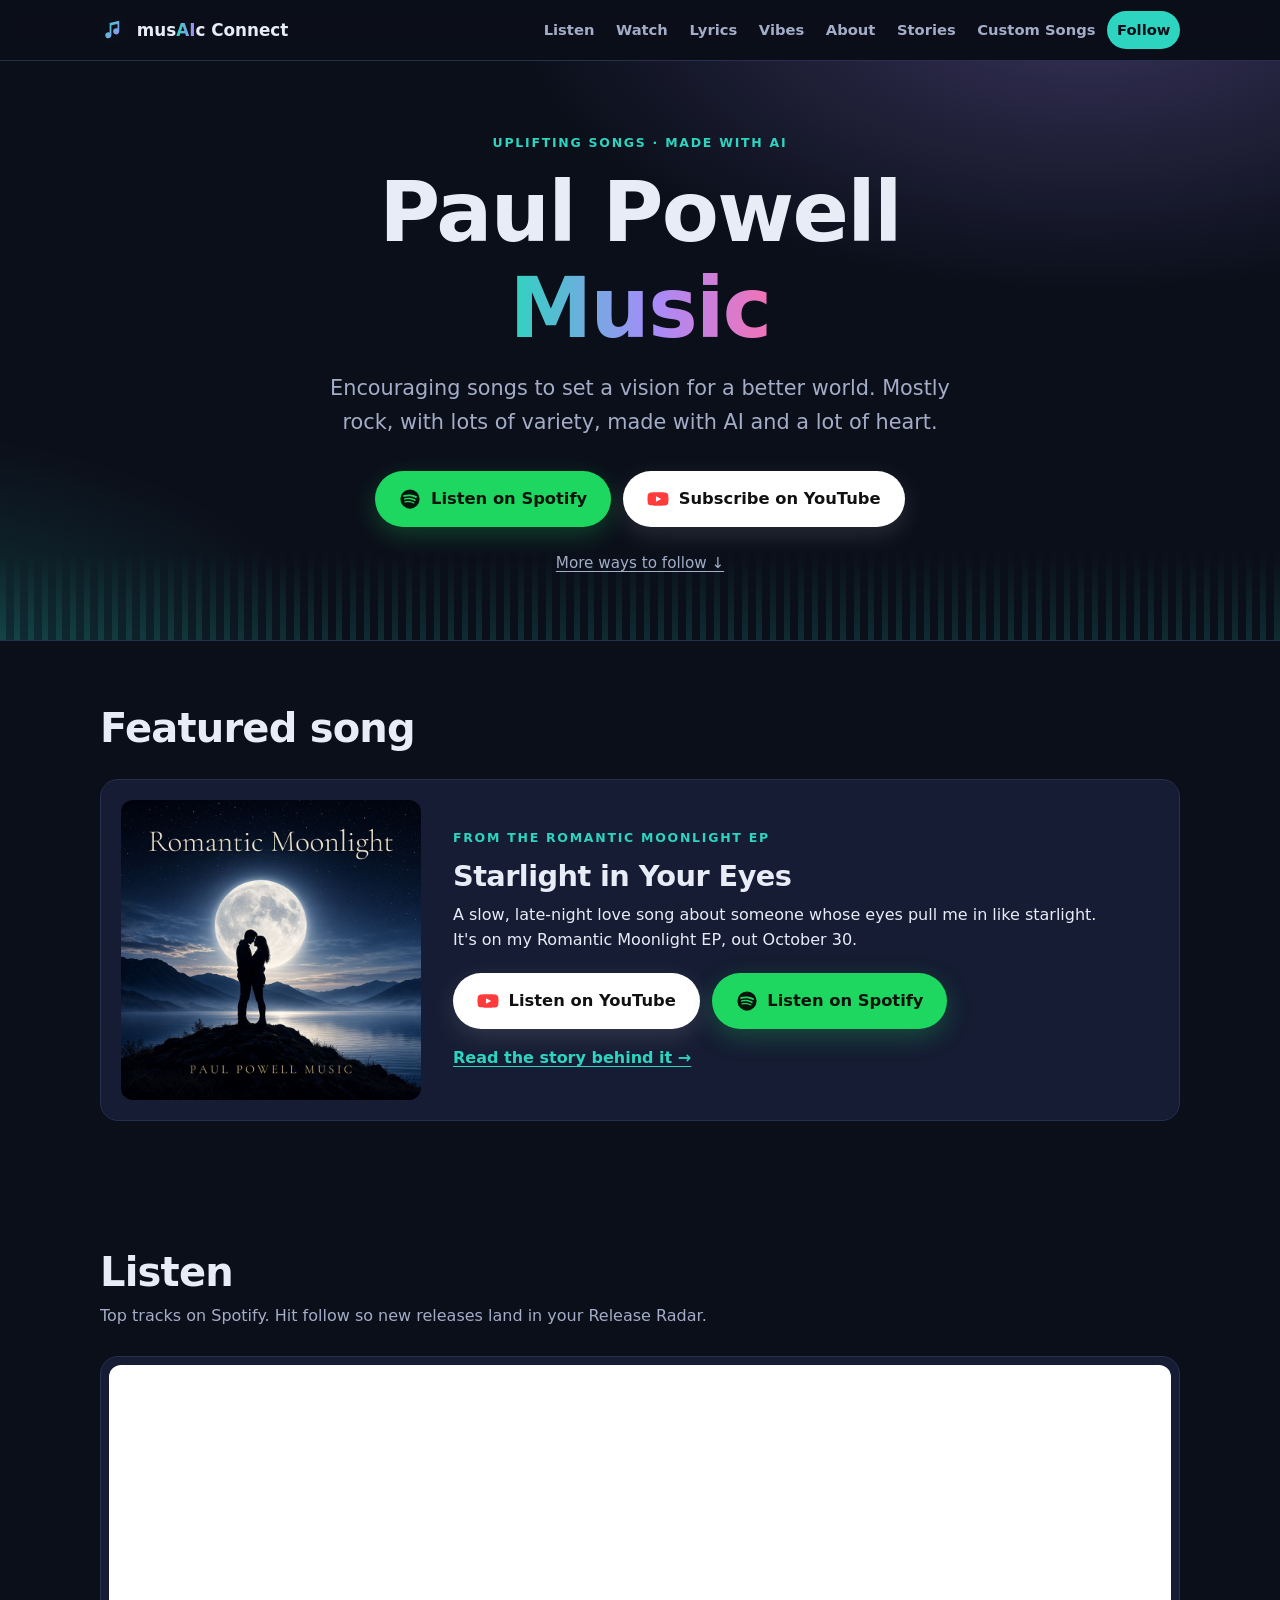
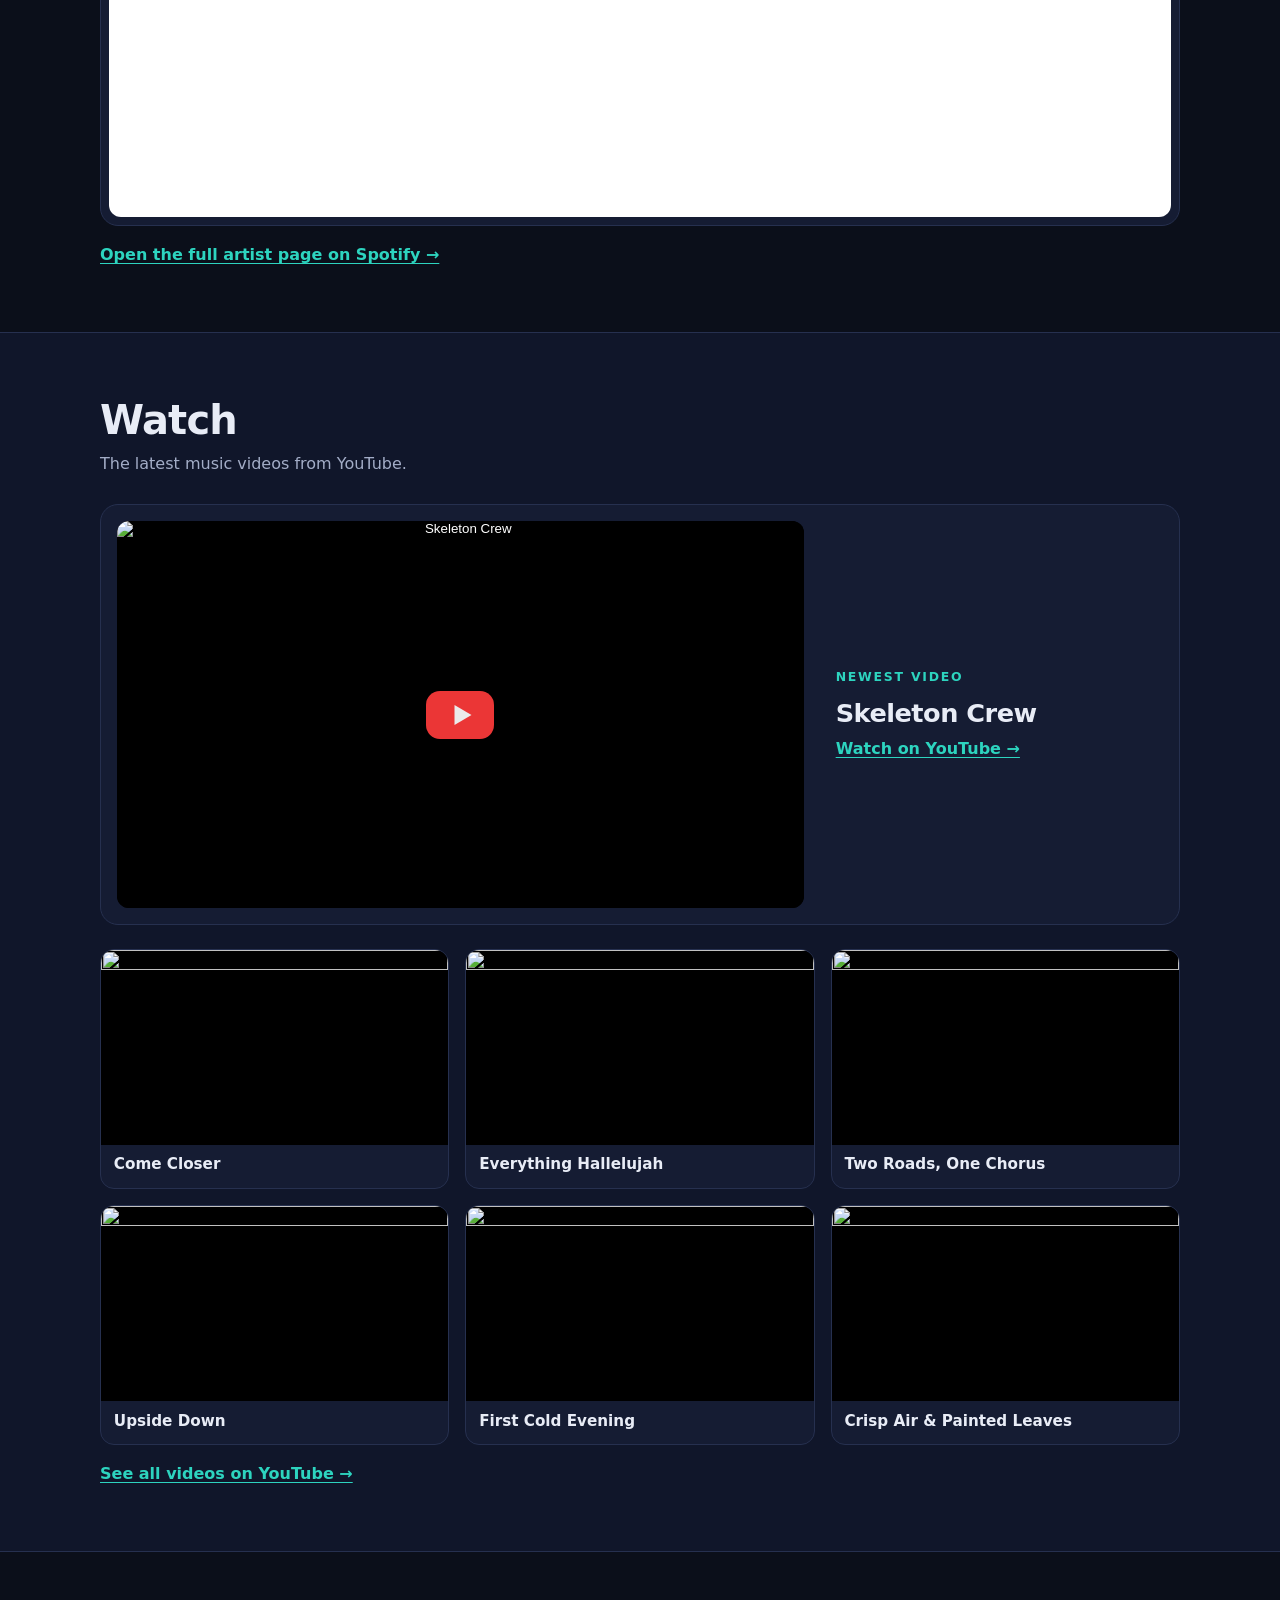
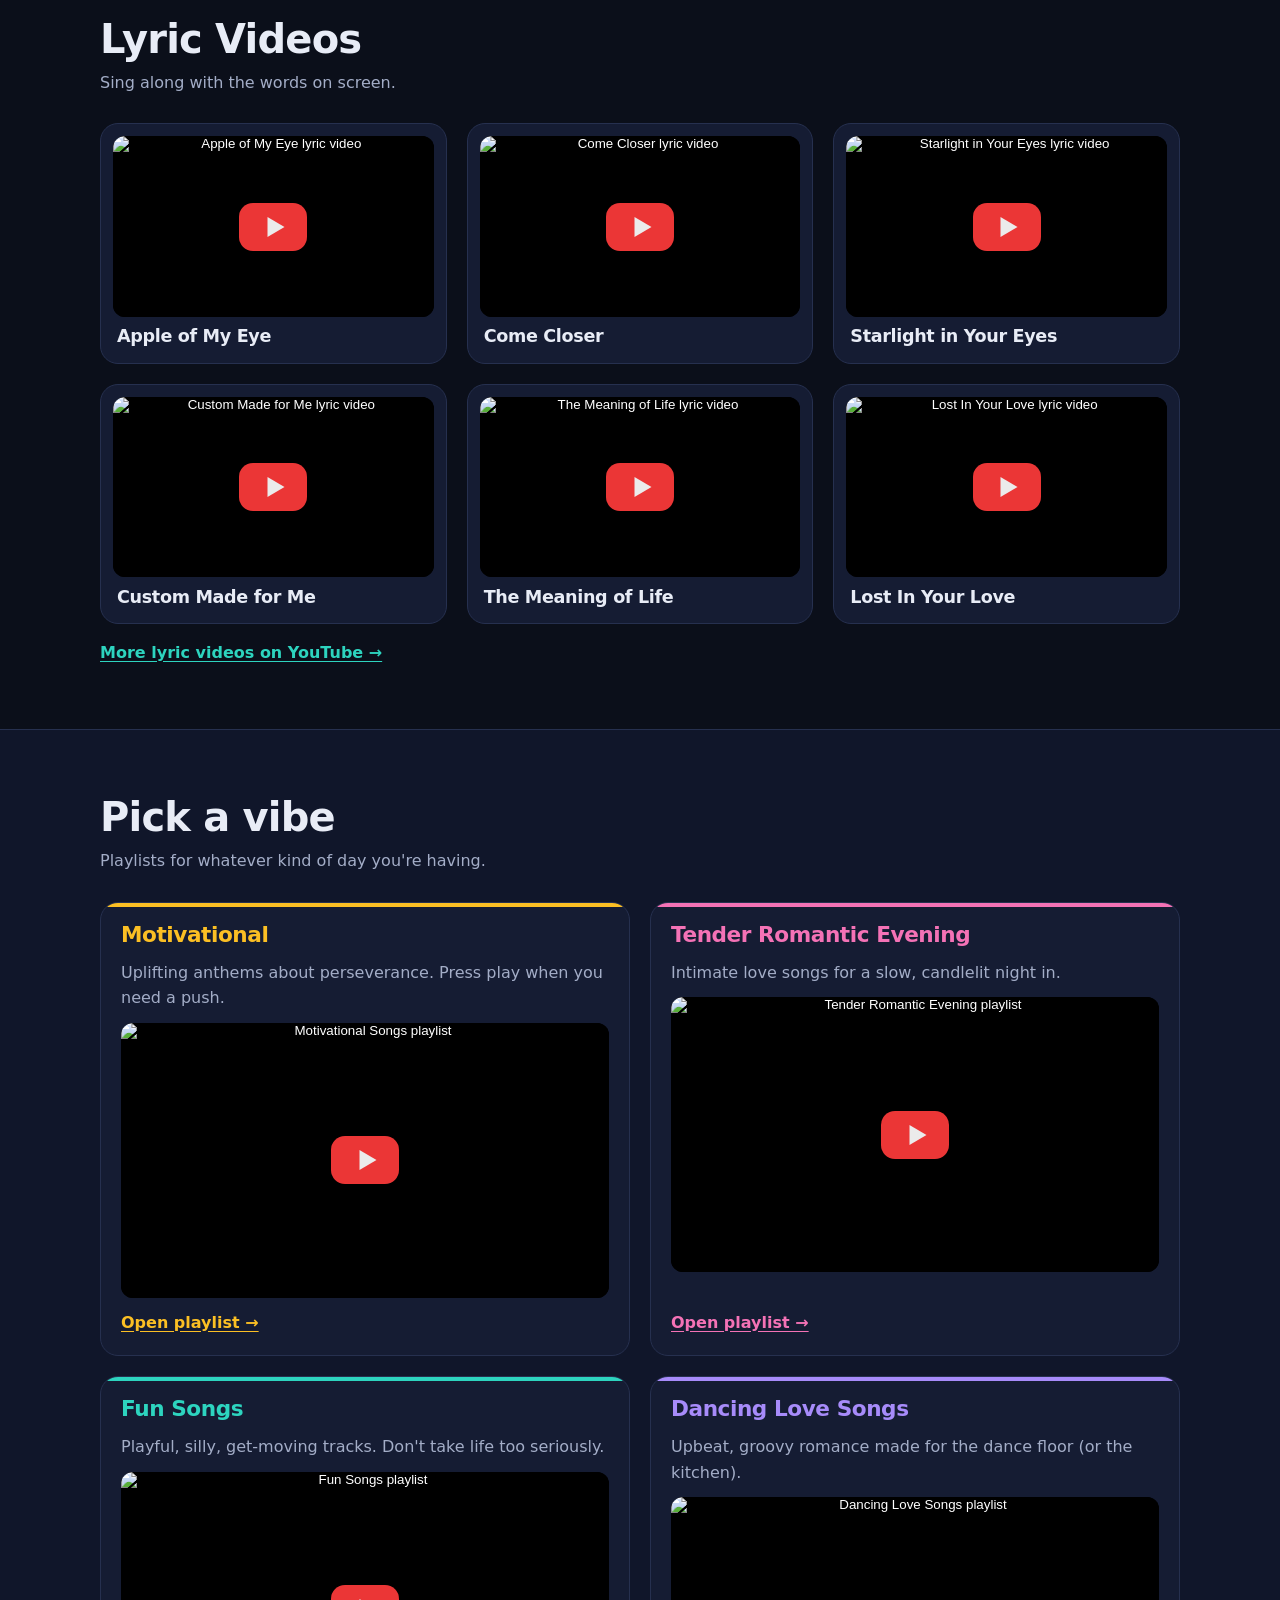
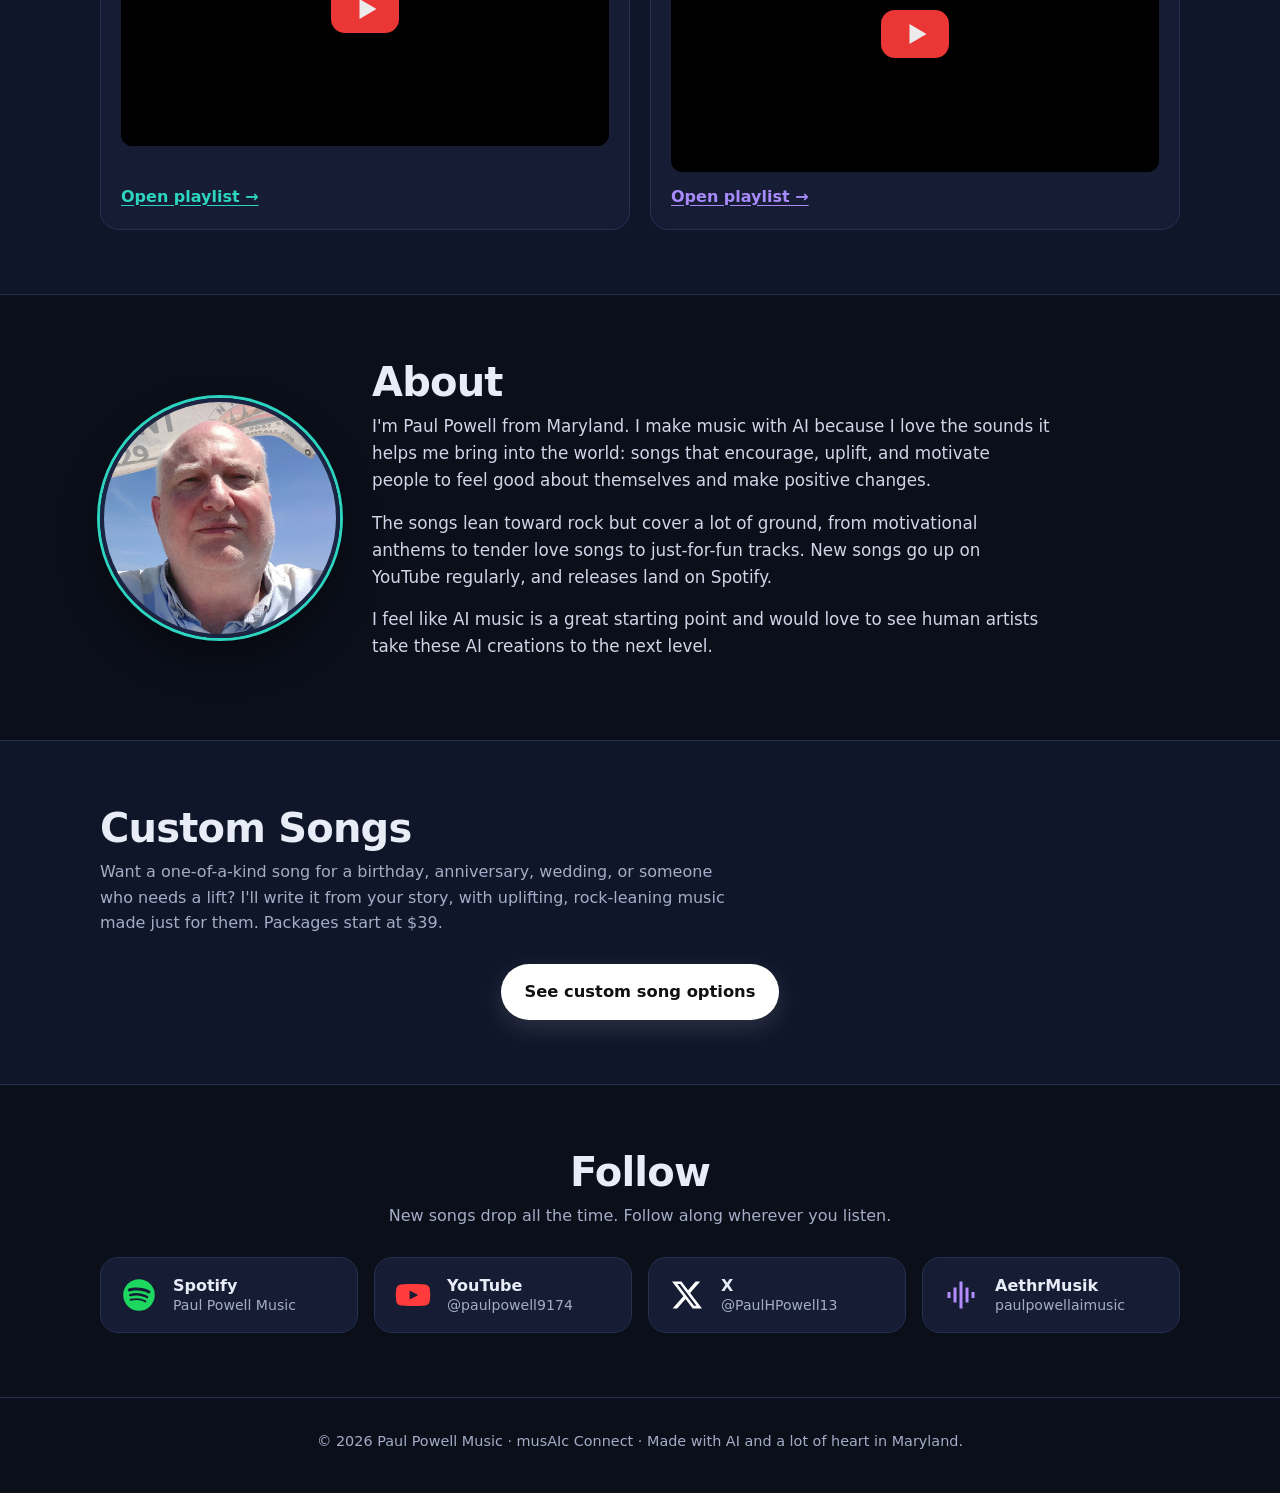
==== index.html @ c64fff93 "Add Featured Song section (Starlight in Your Eyes) and Stories Behind the Songs page" ====
<!DOCTYPE html>
<html lang="en">
<head>
  <meta charset="utf-8">
  <meta name="viewport" content="width=device-width, initial-scale=1">
  <title>Paul Powell Music - Uplifting AI Songs &amp; Custom Songs | musAIc Connect</title>
  <meta name="description" content="Uplifting, rock-leaning AI music by Paul Powell. Stream on Spotify, watch on YouTube, or order a custom song for any occasion.">
  <meta name="theme-color" content="#0b0f1a">
  <meta name="color-scheme" content="dark">
  <link rel="canonical" href="https://musaicconnect.com/">
  <link rel="icon" href="assets/favicon.svg" type="image/svg+xml">

  <!-- Open Graph / social cards -->
  <meta property="og:type" content="website">
  <meta property="og:site_name" content="musAIc Connect">
  <meta property="og:title" content="Paul Powell Music - Uplifting AI Songs &amp; Custom Songs | musAIc Connect">
  <meta property="og:description" content="Uplifting, rock-leaning AI music by Paul Powell. Stream on Spotify, watch on YouTube, or order a custom song for any occasion.">
  <meta property="og:url" content="https://musaicconnect.com/">
  <meta property="og:image" content="https://musaicconnect.com/assets/og-image.jpg">
  <meta property="og:image:width" content="900">
  <meta property="og:image:height" content="900">
  <meta property="og:image:alt" content="Paul Powell">
  <meta name="twitter:card" content="summary_large_image">
  <meta name="twitter:site" content="@PaulHPowell13">
  <meta name="twitter:creator" content="@PaulHPowell13">
  <meta name="twitter:title" content="Paul Powell Music - Uplifting AI Songs &amp; Custom Songs | musAIc Connect">
  <meta name="twitter:description" content="Uplifting, rock-leaning AI music by Paul Powell. Stream on Spotify, watch on YouTube, or order a custom song for any occasion.">
  <meta name="twitter:image" content="https://musaicconnect.com/assets/og-image.jpg">

  <link rel="preconnect" href="https://open.spotify.com">
  <link rel="preconnect" href="https://www.youtube-nocookie.com">
  <link rel="stylesheet" href="styles.css">

  <script type="application/ld+json">
  {
    "@context": "https://schema.org",
    "@type": "MusicGroup",
    "name": "Paul Powell Music",
    "url": "https://musaicconnect.com/",
    "image": "https://musaicconnect.com/assets/og-image.jpg",
    "sameAs": [
      "https://aethrmusik.com/artist/paulpowellaimusic",
      "https://open.spotify.com/artist/4B1F8FFE6aRPzhqAh7ynii",
      "https://www.youtube.com/@paulpowell9174",
      "https://x.com/PaulHPowell13",
      "https://x.com/musAIcConnect"
    ]
  }
  </script>
</head>
<body>
  <a class="skip-link" href="#main">Skip to content</a>

  <header class="site-header">
    <div class="wrap header-inner">
      <a class="brand" href="#top" aria-label="musAIc Connect home">
        <img src="assets/favicon.svg" alt="" width="28" height="28">
        <span>mus<b>AI</b>c Connect</span>
      </a>
      <nav aria-label="Main">
        <ul class="nav-list">
          <li><a href="#listen">Listen</a></li>
          <li><a href="#watch">Watch</a></li>
          <li><a href="#lyrics">Lyrics</a></li>
          <li><a href="#vibes">Vibes</a></li>
          <li><a href="#about">About</a></li>
          <li><a href="stories/">Stories</a></li>
          <li><a href="custom-songs/">Custom Songs</a></li>
          <li><a class="nav-cta" href="#follow">Follow</a></li>
        </ul>
      </nav>
    </div>
  </header>

  <main id="main">
    <!-- HERO -->
    <section class="hero" id="top" aria-labelledby="hero-title">
      <div class="wrap hero-inner">
        <p class="eyebrow">Uplifting songs · made with AI</p>
        <h1 id="hero-title">Paul Powell <span class="grad">Music</span></h1>
        <!-- EDIT ME (Paul): one-line tagline. Adapted from your YouTube channel description. -->
        <p class="lede">Encouraging songs to set a vision for a better world. Mostly rock, with lots of variety, made with AI and a lot of heart.</p>
        <div class="cta-row">
          <a class="btn btn-spotify" href="https://open.spotify.com/artist/4B1F8FFE6aRPzhqAh7ynii" target="_blank" rel="noopener">
            <svg aria-hidden="true" viewBox="0 0 24 24"><path fill="currentColor" d="M12 1.5a10.5 10.5 0 1 0 0 21 10.5 10.5 0 0 0 0-21Zm4.8 15.15a.66.66 0 0 1-.9.22c-2.47-1.5-5.58-1.85-9.24-1.01a.66.66 0 1 1-.3-1.28c4-.92 7.44-.52 10.22 1.17.31.19.41.6.22.9Zm1.28-2.85a.82.82 0 0 1-1.13.27c-2.83-1.74-7.14-2.24-10.48-1.23a.82.82 0 1 1-.48-1.57c3.82-1.16 8.57-.6 11.82 1.4.39.24.51.75.27 1.13Zm.11-2.97C14.8 8.82 9.2 8.63 5.96 9.62a.99.99 0 1 1-.57-1.89c3.72-1.13 9.9-.91 13.8 1.4a.99.99 0 0 1-1 1.7Z"/></svg>
            Listen on Spotify
          </a>
          <a class="btn btn-youtube" href="https://www.youtube.com/@paulpowell9174?sub_confirmation=1" target="_blank" rel="noopener">
            <svg aria-hidden="true" viewBox="0 0 24 24"><path fill="currentColor" d="M23 7.2a3 3 0 0 0-2.1-2.1C19 4.6 12 4.6 12 4.6s-7 0-8.9.5A3 3 0 0 0 1 7.2 31 31 0 0 0 .5 12 31 31 0 0 0 1 16.8a3 3 0 0 0 2.1 2.1c1.9.5 8.9.5 8.9.5s7 0 8.9-.5a3 3 0 0 0 2.1-2.1c.4-1.6.5-4.8.5-4.8s0-3.2-.5-4.8ZM9.75 15.05v-6.1L15.5 12l-5.75 3.05Z"/></svg>
            Subscribe on YouTube
          </a>
        </div>
        <p class="hero-meta"><a href="#follow">More ways to follow ↓</a></p>
      </div>
    </section>

    <!-- FEATURED SONG
         TO SWAP THE SONG: edit only this section. Change the 4 things marked "SWAP":
         cover image, title, the two-line note, and the YouTube / Spotify / story links. -->
    <section class="section" id="featured" aria-labelledby="featured-title">
      <div class="wrap">
        <div class="section-head">
          <h2 id="featured-title">Featured song</h2>
        </div>
        <article class="card featured-song">
          <!-- SWAP: cover image -->
          <img class="featured-cover" src="assets/romantic-moonlight-cover.jpg" alt="Romantic Moonlight EP cover: a couple embracing on a hilltop beneath a full moon" width="800" height="800" loading="lazy">
          <div class="featured-song-text">
            <p class="eyebrow">From the Romantic Moonlight EP</p>
            <!-- SWAP: song title -->
            <h3>Starlight in Your Eyes</h3>
            <!-- SWAP: two-line note (two short sentences) -->
            <p>A slow, late-night love song about someone whose eyes pull me in like starlight.<br>It's on my Romantic Moonlight EP, out October 30.</p>
            <div class="cta-row">
              <!-- SWAP: YouTube link (the song's own video) -->
              <a class="btn btn-youtube" href="https://www.youtube.com/watch?v=8VV_0VsBzx0" target="_blank" rel="noopener">
                <svg aria-hidden="true" viewBox="0 0 24 24"><path fill="currentColor" d="M23 7.2a3 3 0 0 0-2.1-2.1C19 4.6 12 4.6 12 4.6s-7 0-8.9.5A3 3 0 0 0 1 7.2 31 31 0 0 0 .5 12 31 31 0 0 0 1 16.8a3 3 0 0 0 2.1 2.1c1.9.5 8.9.5 8.9.5s7 0 8.9-.5a3 3 0 0 0 2.1-2.1c.4-1.6.5-4.8.5-4.8s0-3.2-.5-4.8ZM9.75 15.05v-6.1L15.5 12l-5.75 3.05Z"/></svg>
                Listen on YouTube
              </a>
              <!-- SWAP: Spotify link. Currently the artist page; replace with the track link once the EP is live on Oct 30. -->
              <a class="btn btn-spotify" href="https://open.spotify.com/artist/4B1F8FFE6aRPzhqAh7ynii" target="_blank" rel="noopener">
                <svg aria-hidden="true" viewBox="0 0 24 24"><path fill="currentColor" d="M12 1.5a10.5 10.5 0 1 0 0 21 10.5 10.5 0 0 0 0-21Zm4.8 15.15a.66.66 0 0 1-.9.22c-2.47-1.5-5.58-1.85-9.24-1.01a.66.66 0 1 1-.3-1.28c4-.92 7.44-.52 10.22 1.17.31.19.41.6.22.9Zm1.28-2.85a.82.82 0 0 1-1.13.27c-2.83-1.74-7.14-2.24-10.48-1.23a.82.82 0 1 1-.48-1.57c3.82-1.16 8.57-.6 11.82 1.4.39.24.51.75.27 1.13Zm.11-2.97C14.8 8.82 9.2 8.63 5.96 9.62a.99.99 0 1 1-.57-1.89c3.72-1.13 9.9-.91 13.8 1.4a.99.99 0 0 1-1 1.7Z"/></svg>
                Listen on Spotify
              </a>
            </div>
            <!-- SWAP: link to this song's story (or delete this line if it has none) -->
            <p class="small-link"><a href="stories/#starlight-in-your-eyes">Read the story behind it →</a></p>
          </div>
        </article>
      </div>
    </section>

    <!-- LISTEN -->
    <section class="section" id="listen" aria-labelledby="listen-title">
      <div class="wrap">
        <div class="section-head">
          <h2 id="listen-title">Listen</h2>
          <p>Top tracks on Spotify. Hit follow so new releases land in your Release Radar.</p>
        </div>
        <div class="card embed-card">
          <iframe class="spotify-embed" title="Paul Powell Music on Spotify"
            src="https://open.spotify.com/embed/artist/4B1F8FFE6aRPzhqAh7ynii?utm_source=generator&amp;theme=0"
            height="452" loading="lazy"
            allow="autoplay; clipboard-write; encrypted-media; fullscreen; picture-in-picture"></iframe>
        </div>
        <p class="small-link"><a href="https://open.spotify.com/artist/4B1F8FFE6aRPzhqAh7ynii" target="_blank" rel="noopener">Open the full artist page on Spotify →</a></p>
      </div>
    </section>

    <!-- WATCH -->
    <section class="section alt" id="watch" aria-labelledby="watch-title">
      <div class="wrap">
        <div class="section-head">
          <h2 id="watch-title">Watch</h2>
          <p>The latest music videos from YouTube.</p>
        </div>

        <div class="featured card">
          <div class="video">
            <!-- Featured video: swap the 11-character ID (HD-OFAXs5X8) for any video you want to spotlight. -->
            <button type="button" class="yt-lite" data-src="https://www.youtube-nocookie.com/embed/HD-OFAXs5X8?rel=0&amp;autoplay=1" data-title="Skeleton Crew" aria-label="Play Skeleton Crew">
              <img src="https://i.ytimg.com/vi/HD-OFAXs5X8/hqdefault.jpg" alt="Skeleton Crew" width="480" height="360" loading="lazy">
              <span class="yt-play" aria-hidden="true"></span>
            </button>
          </div>
          <div class="featured-text">
            <p class="eyebrow">Newest video</p>
            <h3>Skeleton Crew</h3>
            <p><a href="https://www.youtube.com/watch?v=HD-OFAXs5X8" target="_blank" rel="noopener">Watch on YouTube →</a></p>
          </div>
        </div>

        <!-- Recent videos (regular uploads, no Shorts). Update these cards when you want fresh picks. -->
        <ul class="video-grid" aria-label="Recent videos">
          <li><a class="vcard" href="https://www.youtube.com/watch?v=2tKZatd7ffg" target="_blank" rel="noopener">
            <img src="https://i.ytimg.com/vi/2tKZatd7ffg/mqdefault.jpg" alt="" width="320" height="180" loading="lazy">
            <span>Come Closer</span></a></li>
          <li><a class="vcard" href="https://www.youtube.com/watch?v=4LrrUK8BNPc" target="_blank" rel="noopener">
            <img src="https://i.ytimg.com/vi/4LrrUK8BNPc/mqdefault.jpg" alt="" width="320" height="180" loading="lazy">
            <span>Everything Hallelujah</span></a></li>
          <li><a class="vcard" href="https://www.youtube.com/watch?v=-uObWk2UotA" target="_blank" rel="noopener">
            <img src="https://i.ytimg.com/vi/-uObWk2UotA/mqdefault.jpg" alt="" width="320" height="180" loading="lazy">
            <span>Two Roads, One Chorus</span></a></li>
          <li><a class="vcard" href="https://www.youtube.com/watch?v=vzmb8uqvk5A" target="_blank" rel="noopener">
            <img src="https://i.ytimg.com/vi/vzmb8uqvk5A/mqdefault.jpg" alt="" width="320" height="180" loading="lazy">
            <span>Upside Down</span></a></li>
          <li><a class="vcard" href="https://www.youtube.com/watch?v=SdG5Iwo-ZAY" target="_blank" rel="noopener">
            <img src="https://i.ytimg.com/vi/SdG5Iwo-ZAY/mqdefault.jpg" alt="" width="320" height="180" loading="lazy">
            <span>First Cold Evening</span></a></li>
          <li><a class="vcard" href="https://www.youtube.com/watch?v=p1RtfN6bk1k" target="_blank" rel="noopener">
            <img src="https://i.ytimg.com/vi/p1RtfN6bk1k/mqdefault.jpg" alt="" width="320" height="180" loading="lazy">
            <span>Crisp Air &amp; Painted Leaves</span></a></li>
        </ul>
        <p class="small-link"><a href="https://www.youtube.com/@paulpowell9174/videos" target="_blank" rel="noopener">See all videos on YouTube →</a></p>
      </div>
    </section>

    <!-- LYRIC VIDEOS (click-to-load). Swap the 11-character IDs to change picks. -->
    <section class="section" id="lyrics" aria-labelledby="lyrics-title">
      <div class="wrap">
        <div class="section-head">
          <h2 id="lyrics-title">Lyric Videos</h2>
          <p>Sing along with the words on screen.</p>
        </div>
        <div class="lyric-grid">
          <article class="card lyric-card">
            <div class="video">
              <button type="button" class="yt-lite" data-src="https://www.youtube-nocookie.com/embed/xcsvxWB-39I?rel=0&amp;autoplay=1" data-title="Apple of My Eye (Lyric Video)" aria-label="Play Apple of My Eye lyric video">
                <img src="https://i.ytimg.com/vi/xcsvxWB-39I/hqdefault.jpg" alt="Apple of My Eye lyric video" width="480" height="360" loading="lazy">
                <span class="yt-play" aria-hidden="true"></span>
              </button>
            </div>
            <h3>Apple of My Eye</h3>
          </article>
          <article class="card lyric-card">
            <div class="video">
              <button type="button" class="yt-lite" data-src="https://www.youtube-nocookie.com/embed/20MYXYF-CH4?rel=0&amp;autoplay=1" data-title="Come Closer (Lyric Video)" aria-label="Play Come Closer lyric video">
                <img src="https://i.ytimg.com/vi/20MYXYF-CH4/hqdefault.jpg" alt="Come Closer lyric video" width="480" height="360" loading="lazy">
                <span class="yt-play" aria-hidden="true"></span>
              </button>
            </div>
            <h3>Come Closer</h3>
          </article>
          <article class="card lyric-card">
            <div class="video">
              <button type="button" class="yt-lite" data-src="https://www.youtube-nocookie.com/embed/8VV_0VsBzx0?rel=0&amp;autoplay=1" data-title="Starlight in Your Eyes (Lyric Video)" aria-label="Play Starlight in Your Eyes lyric video">
                <img src="https://i.ytimg.com/vi/8VV_0VsBzx0/hqdefault.jpg" alt="Starlight in Your Eyes lyric video" width="480" height="360" loading="lazy">
                <span class="yt-play" aria-hidden="true"></span>
              </button>
            </div>
            <h3>Starlight in Your Eyes</h3>
          </article>
          <article class="card lyric-card">
            <div class="video">
              <button type="button" class="yt-lite" data-src="https://www.youtube-nocookie.com/embed/XIpl-ZDvKeQ?rel=0&amp;autoplay=1" data-title="Custom Made for Me (Lyric Video)" aria-label="Play Custom Made for Me lyric video">
                <img src="https://i.ytimg.com/vi/XIpl-ZDvKeQ/hqdefault.jpg" alt="Custom Made for Me lyric video" width="480" height="360" loading="lazy">
                <span class="yt-play" aria-hidden="true"></span>
              </button>
            </div>
            <h3>Custom Made for Me</h3>
          </article>
          <article class="card lyric-card">
            <div class="video">
              <button type="button" class="yt-lite" data-src="https://www.youtube-nocookie.com/embed/KC1HkklYT-0?rel=0&amp;autoplay=1" data-title="The Meaning of Life (Lyric Video)" aria-label="Play The Meaning of Life lyric video">
                <img src="https://i.ytimg.com/vi/KC1HkklYT-0/hqdefault.jpg" alt="The Meaning of Life lyric video" width="480" height="360" loading="lazy">
                <span class="yt-play" aria-hidden="true"></span>
              </button>
            </div>
            <h3>The Meaning of Life</h3>
          </article>
          <article class="card lyric-card">
            <div class="video">
              <button type="button" class="yt-lite" data-src="https://www.youtube-nocookie.com/embed/S37OX5Fhi84?rel=0&amp;autoplay=1" data-title="Lost In Your Love (Lyric Video)" aria-label="Play Lost In Your Love lyric video">
                <img src="https://i.ytimg.com/vi/S37OX5Fhi84/hqdefault.jpg" alt="Lost In Your Love lyric video" width="480" height="360" loading="lazy">
                <span class="yt-play" aria-hidden="true"></span>
              </button>
            </div>
            <h3>Lost In Your Love</h3>
          </article>
        </div>
        <p class="small-link"><a href="https://www.youtube.com/@paulpowell9174/videos" target="_blank" rel="noopener">More lyric videos on YouTube →</a></p>
      </div>
    </section>

    <!-- VIBES (the four original song categories, now as playlists) -->
    <section class="section alt" id="vibes" aria-labelledby="vibes-title">
      <div class="wrap">
        <div class="section-head">
          <h2 id="vibes-title">Pick a vibe</h2>
          <p>Playlists for whatever kind of day you're having.</p>
        </div>
        <div class="vibe-grid">
          <article class="card vibe vibe-motivational">
            <h3>Motivational</h3>
            <p>Uplifting anthems about perseverance. Press play when you need a push.</p>
            <div class="video">
              <button type="button" class="yt-lite" data-src="https://www.youtube-nocookie.com/embed/videoseries?list=PLNJgSveWn09iEGEt85Jvmd793mSdnva-G&amp;autoplay=1" data-title="Motivational Songs playlist" aria-label="Play Motivational Songs playlist">
              <img src="https://i.ytimg.com/vi/iNFQCbUa-SA/hqdefault.jpg" alt="Motivational Songs playlist" width="480" height="360" loading="lazy">
              <span class="yt-play" aria-hidden="true"></span>
            </button>
            </div>
            <a href="https://www.youtube.com/playlist?list=PLNJgSveWn09iEGEt85Jvmd793mSdnva-G" target="_blank" rel="noopener">Open playlist →</a>
          </article>
          <article class="card vibe vibe-romantic">
            <h3>Tender Romantic Evening</h3>
            <p>Intimate love songs for a slow, candlelit night in.</p>
            <div class="video">
              <button type="button" class="yt-lite" data-src="https://www.youtube-nocookie.com/embed/videoseries?list=PLNJgSveWn09hj0Vs_8_A4UeUpSC4nFoD8&amp;autoplay=1" data-title="Tender Romantic Evening playlist" aria-label="Play Tender Romantic Evening playlist">
              <img src="https://i.ytimg.com/vi/Qq1fpgGwk78/hqdefault.jpg" alt="Tender Romantic Evening playlist" width="480" height="360" loading="lazy">
              <span class="yt-play" aria-hidden="true"></span>
            </button>
            </div>
            <a href="https://www.youtube.com/playlist?list=PLNJgSveWn09hj0Vs_8_A4UeUpSC4nFoD8" target="_blank" rel="noopener">Open playlist →</a>
          </article>
          <article class="card vibe vibe-fun">
            <h3>Fun Songs</h3>
            <p>Playful, silly, get-moving tracks. Don't take life too seriously.</p>
            <div class="video">
              <button type="button" class="yt-lite" data-src="https://www.youtube-nocookie.com/embed/videoseries?list=PLNJgSveWn09iOMII9IK-WtATKKrClAXGG&amp;autoplay=1" data-title="Fun Songs playlist" aria-label="Play Fun Songs playlist">
              <img src="https://i.ytimg.com/vi/HD-OFAXs5X8/hqdefault.jpg" alt="Fun Songs playlist" width="480" height="360" loading="lazy">
              <span class="yt-play" aria-hidden="true"></span>
            </button>
            </div>
            <a href="https://www.youtube.com/playlist?list=PLNJgSveWn09iOMII9IK-WtATKKrClAXGG" target="_blank" rel="noopener">Open playlist →</a>
          </article>
          <article class="card vibe vibe-dance">
            <h3>Dancing Love Songs</h3>
            <p>Upbeat, groovy romance made for the dance floor (or the kitchen).</p>
            <div class="video">
              <button type="button" class="yt-lite" data-src="https://www.youtube-nocookie.com/embed/videoseries?list=PLNJgSveWn09hj9ieqgzcDFmoeB_xbSUxg&amp;autoplay=1" data-title="Dancing Love Songs playlist" aria-label="Play Dancing Love Songs playlist">
              <img src="https://i.ytimg.com/vi/5aUXEE2H1Oc/hqdefault.jpg" alt="Dancing Love Songs playlist" width="480" height="360" loading="lazy">
              <span class="yt-play" aria-hidden="true"></span>
            </button>
            </div>
            <a href="https://www.youtube.com/playlist?list=PLNJgSveWn09hj9ieqgzcDFmoeB_xbSUxg" target="_blank" rel="noopener">Open playlist →</a>
          </article>
        </div>
      </div>
    </section>

    <!-- ABOUT -->
    <section class="section" id="about" aria-labelledby="about-title">
      <div class="wrap about">
        <img class="about-photo" src="assets/paul-powell.jpg" alt="Paul Powell" width="400" height="400" loading="lazy">
        <div>
          <h2 id="about-title">About</h2>
          <p>I'm Paul Powell from Maryland. I make music with AI because I love the sounds it helps me bring into the world: songs that encourage, uplift, and motivate people to feel good about themselves and make positive changes.</p>
          <p>The songs lean toward rock but cover a lot of ground, from motivational anthems to tender love songs to just-for-fun tracks. New songs go up on YouTube regularly, and releases land on Spotify.</p>
          <p>I feel like AI music is a great starting point and would love to see human artists take these AI creations to the next level.</p>
        </div>
      </div>
    </section>

    <!-- CUSTOM SONGS teaser (full details live on /custom-songs/) -->
    <section class="section alt" id="custom" aria-labelledby="custom-title">
      <div class="wrap">
        <div class="section-head">
          <h2 id="custom-title">Custom Songs</h2>
          <p>Want a one-of-a-kind song for a birthday, anniversary, wedding, or someone who needs a lift? I'll write it from your story, with uplifting, rock-leaning music made just for them. Packages start at $39.</p>
        </div>
        <div class="cta-row">
          <a class="btn btn-youtube" href="custom-songs/">See custom song options</a>
        </div>
      </div>
    </section>

    <!-- FOLLOW -->
    <section class="section" id="follow" aria-labelledby="follow-title">
      <div class="wrap">
        <div class="section-head center">
          <h2 id="follow-title">Follow</h2>
          <p>New songs drop all the time. Follow along wherever you listen.</p>
        </div>
        <ul class="follow-grid">
          <li><a class="follow spotify" href="https://open.spotify.com/artist/4B1F8FFE6aRPzhqAh7ynii" target="_blank" rel="noopener">
            <svg aria-hidden="true" viewBox="0 0 24 24"><path fill="currentColor" d="M12 1.5a10.5 10.5 0 1 0 0 21 10.5 10.5 0 0 0 0-21Zm4.8 15.15a.66.66 0 0 1-.9.22c-2.47-1.5-5.58-1.85-9.24-1.01a.66.66 0 1 1-.3-1.28c4-.92 7.44-.52 10.22 1.17.31.19.41.6.22.9Zm1.28-2.85a.82.82 0 0 1-1.13.27c-2.83-1.74-7.14-2.24-10.48-1.23a.82.82 0 1 1-.48-1.57c3.82-1.16 8.57-.6 11.82 1.4.39.24.51.75.27 1.13Zm.11-2.97C14.8 8.82 9.2 8.63 5.96 9.62a.99.99 0 1 1-.57-1.89c3.72-1.13 9.9-.91 13.8 1.4a.99.99 0 0 1-1 1.7Z"/></svg>
            <span><b>Spotify</b><small>Paul Powell Music</small></span></a></li>
          <li><a class="follow youtube" href="https://www.youtube.com/@paulpowell9174?sub_confirmation=1" target="_blank" rel="noopener">
            <svg aria-hidden="true" viewBox="0 0 24 24"><path fill="currentColor" d="M23 7.2a3 3 0 0 0-2.1-2.1C19 4.6 12 4.6 12 4.6s-7 0-8.9.5A3 3 0 0 0 1 7.2 31 31 0 0 0 .5 12 31 31 0 0 0 1 16.8a3 3 0 0 0 2.1 2.1c1.9.5 8.9.5 8.9.5s7 0 8.9-.5a3 3 0 0 0 2.1-2.1c.4-1.6.5-4.8.5-4.8s0-3.2-.5-4.8ZM9.75 15.05v-6.1L15.5 12l-5.75 3.05Z"/></svg>
            <span><b>YouTube</b><small>@paulpowell9174</small></span></a></li>
          <li><a class="follow x" href="https://x.com/PaulHPowell13" target="_blank" rel="noopener">
            <svg aria-hidden="true" viewBox="0 0 24 24"><path fill="currentColor" d="M17.75 3h3.07l-6.7 7.66L22 21h-6.17l-4.83-6.32L5.47 21H2.4l7.17-8.2L2 3h6.33l4.37 5.77L17.75 3Zm-1.08 16.18h1.7L7.4 4.73H5.58l11.09 14.45Z"/></svg>
            <span><b>X</b><small>@PaulHPowell13</small></span></a></li>
          <li><a class="follow aethr" href="https://aethrmusik.com/artist/paulpowellaimusic" target="_blank" rel="noopener">
            <svg aria-hidden="true" viewBox="0 0 24 24"><path fill="currentColor" d="M3 10h2v4H3v-4Zm4-3h2v10H7V7Zm4-4h2v18h-2V3Zm4 4h2v10h-2V7Zm4 3h2v4h-2v-4Z"/></svg>
            <span><b>AethrMusik</b><small>paulpowellaimusic</small></span></a></li>
        </ul>
        <!-- Placeholder: add Apple Music / Amazon Music / TikTok / Instagram links here if you want them listed. -->
      </div>
    </section>
  </main>

  <footer class="site-footer">
    <div class="wrap">
      <p>© 2026 Paul Powell Music · musAIc Connect · Made with AI and a lot of heart in Maryland.</p>
    </div>
  </footer>
  <script>
  // Click-to-load YouTube: swap the thumbnail for the real player only when tapped.
  document.querySelectorAll('.yt-lite').forEach(function (btn) {
    btn.addEventListener('click', function () {
      var f = document.createElement('iframe');
      f.src = btn.dataset.src;
      f.title = btn.dataset.title + ' (YouTube)';
      f.referrerPolicy = 'strict-origin-when-cross-origin';
      f.allow = 'accelerometer; autoplay; clipboard-write; encrypted-media; gyroscope; picture-in-picture; web-share';
      f.allowFullscreen = true;
      btn.replaceWith(f);
    });
  });
  </script>
</body>
</html>
---- styles.css ----
/* musAIc Connect – Paul Powell Music. Mobile-first, no frameworks. */
:root {
  --bg: #0b0f1a;
  --bg-alt: #10162a;
  --card: #151c33;
  --card-2: #1b2442;
  --line: #26304f;
  --text: #e8ecf6;
  --muted: #a3adc7;
  --teal: #2dd4bf;
  --violet: #a78bfa;
  --pink: #f472b6;
  --amber: #fbbf24;
  --spotify: #1ed760;
  --youtube: #ff3b3b;
  --radius: 18px;
  --wrap: 1120px;
}

*, *::before, *::after { box-sizing: border-box; }
html { scroll-behavior: smooth; scroll-padding-top: 72px; }
@media (prefers-reduced-motion: reduce) { html { scroll-behavior: auto; } * { transition: none !important; } }

body {
  margin: 0;
  background: var(--bg);
  color: var(--text);
  font: 400 1rem/1.6 system-ui, -apple-system, "Segoe UI", Roboto, "Helvetica Neue", Arial, sans-serif;
  -webkit-font-smoothing: antialiased;
}
img { max-width: 100%; height: auto; display: block; }
a { color: var(--teal); text-underline-offset: 3px; }
a:hover { color: #5eead4; }
:focus-visible { outline: 3px solid var(--amber); outline-offset: 3px; border-radius: 6px; }

h1, h2, h3 { line-height: 1.15; margin: 0 0 .5rem; letter-spacing: -0.02em; }
h2 { font-size: clamp(1.75rem, 5vw, 2.5rem); }
h3 { font-size: 1.2rem; }
p { margin: 0 0 1rem; }

.wrap { width: 100%; max-width: var(--wrap); margin: 0 auto; padding: 0 1.25rem; }

.skip-link {
  position: absolute; left: 1rem; top: -100px; z-index: 100;
  background: var(--amber); color: #111; padding: .6rem 1rem; border-radius: 8px; font-weight: 700;
}
.skip-link:focus { top: 1rem; }

/* Header */
.site-header {
  position: sticky; top: 0; z-index: 50;
  background: rgba(11, 15, 26, .82);
  backdrop-filter: blur(10px); -webkit-backdrop-filter: blur(10px);
  border-bottom: 1px solid var(--line);
}
.header-inner { display: flex; align-items: center; justify-content: space-between; gap: 1rem; min-height: 60px; flex-wrap: wrap; }
.brand { display: inline-flex; align-items: center; gap: .55rem; color: var(--text); text-decoration: none; font-weight: 700; font-size: 1.05rem; }
.brand b { background: linear-gradient(90deg, var(--teal), var(--violet)); -webkit-background-clip: text; background-clip: text; color: transparent; }
.nav-list { list-style: none; display: flex; gap: .15rem; margin: 0; padding: 0; }
.nav-list a { display: block; padding: .45rem .6rem; color: var(--muted); text-decoration: none; font-size: .92rem; font-weight: 600; border-radius: 999px; }
.nav-list a:hover { color: var(--text); background: var(--card); }
.nav-list .nav-cta { color: #0b0f1a; background: var(--teal); }
.nav-list .nav-cta:hover { color: #0b0f1a; background: #5eead4; }
@media (max-width: 520px) {
  .header-inner { justify-content: center; padding-top: .5rem; padding-bottom: .4rem; gap: .25rem; }
  .nav-list { flex-wrap: wrap; justify-content: center; }
  .nav-list a { padding: .35rem .55rem; font-size: .88rem; }
}

/* Hero */
.hero {
  position: relative; overflow: hidden;
  padding: 4.5rem 0 4rem;
  background:
    radial-gradient(60rem 30rem at 85% -10%, rgba(167, 139, 250, .28), transparent 60%),
    radial-gradient(50rem 28rem at -10% 110%, rgba(45, 212, 191, .22), transparent 60%),
    var(--bg);
  border-bottom: 1px solid var(--line);
}
.hero::after { /* subtle equalizer bars */
  content: ""; position: absolute; inset: auto 0 0 0; height: 90px; opacity: .14; pointer-events: none;
  background: repeating-linear-gradient(90deg, var(--teal) 0 6px, transparent 6px 14px);
  -webkit-mask: linear-gradient(to top, #000, transparent); mask: linear-gradient(to top, #000, transparent);
}
.hero-inner { position: relative; z-index: 1; max-width: 820px; text-align: center; }
.eyebrow { text-transform: uppercase; letter-spacing: .14em; font-size: .78rem; font-weight: 700; color: var(--teal); margin-bottom: .75rem; }
.hero h1 { font-size: clamp(2.6rem, 11vw, 5.2rem); font-weight: 800; margin-bottom: 1rem; }
.grad { background: linear-gradient(90deg, var(--teal), var(--violet) 55%, var(--pink)); -webkit-background-clip: text; background-clip: text; color: transparent; }
.lede { font-size: clamp(1.08rem, 2.8vw, 1.3rem); color: var(--muted); max-width: 640px; margin: 0 auto 2rem; }
.cta-row { display: flex; flex-direction: column; gap: .75rem; align-items: stretch; max-width: 360px; margin: 0 auto; }
@media (min-width: 600px) { .cta-row { flex-direction: row; justify-content: center; max-width: none; } }
.btn {
  display: inline-flex; align-items: center; justify-content: center; gap: .6rem;
  padding: .95rem 1.5rem; border-radius: 999px; font-weight: 700; font-size: 1.02rem;
  text-decoration: none; transition: transform .15s ease, box-shadow .15s ease;
}
.btn svg { width: 22px; height: 22px; flex: none; }
.btn:hover { transform: translateY(-2px); }
.btn-spotify { background: var(--spotify); color: #08130c; box-shadow: 0 8px 24px rgba(30, 215, 96, .25); }
.btn-spotify:hover { color: #08130c; }
.btn-youtube { background: #fff; color: #111; box-shadow: 0 8px 24px rgba(255, 255, 255, .12); }
.btn-youtube svg { color: var(--youtube); }
.btn-youtube:hover { color: #111; }
.hero-meta { margin: 1.5rem 0 0; font-size: .95rem; }
.hero-meta a { color: var(--muted); }

/* Sections */
.section { padding: 4rem 0; }
.section.alt { background: var(--bg-alt); border-top: 1px solid var(--line); border-bottom: 1px solid var(--line); }
.section-head { margin-bottom: 1.75rem; max-width: 640px; }
.section-head p { color: var(--muted); margin: 0; }
.section-head.center { text-align: center; margin-left: auto; margin-right: auto; }
.card { background: var(--card); border: 1px solid var(--line); border-radius: var(--radius); }
.small-link { margin: 1rem 0 0; font-weight: 600; }

/* Listen */
.embed-card { padding: .5rem; }
.spotify-embed { display: block; width: 100%; border: 0; border-radius: 12px; }

/* Video helpers */
.video { position: relative; aspect-ratio: 16 / 9; border-radius: 12px; overflow: hidden; background: #000; }
.video iframe { position: absolute; inset: 0; width: 100%; height: 100%; border: 0; }

/* Watch */
.featured { padding: .75rem; display: grid; gap: 1rem; margin-bottom: 1.5rem; }
.featured-text { padding: 0 .5rem .5rem; }
.featured-text h3 { font-size: 1.6rem; }
.featured-text p:last-child { margin: 0; font-weight: 600; }
@media (min-width: 900px) {
  .featured { grid-template-columns: 2fr 1fr; align-items: center; padding: 1rem; }
  .featured-text { padding: 1rem; }
}
.video-grid { list-style: none; margin: 0; padding: 0; display: grid; gap: 1rem; grid-template-columns: repeat(2, 1fr); }
@media (min-width: 760px) { .video-grid { grid-template-columns: repeat(3, 1fr); } }
.vcard { display: block; text-decoration: none; color: var(--text); background: var(--card); border: 1px solid var(--line); border-radius: 14px; overflow: hidden; transition: transform .15s ease, border-color .15s ease; height: 100%; }
.vcard img { width: 100%; aspect-ratio: 16 / 9; object-fit: cover; background: #000; }
.vcard span { display: block; padding: .65rem .8rem .8rem; font-weight: 600; font-size: .95rem; line-height: 1.3; }
.vcard:hover { transform: translateY(-3px); border-color: var(--teal); color: var(--text); }

/* Vibes */
.vibe-grid { display: grid; gap: 1.25rem; }
@media (min-width: 820px) { .vibe-grid { grid-template-columns: repeat(2, 1fr); } }
.vibe { padding: 1.25rem; display: flex; flex-direction: column; gap: .75rem; position: relative; overflow: hidden; }
.vibe::before { content: ""; position: absolute; inset: 0 0 auto 0; height: 4px; background: var(--accent, var(--teal)); }
.vibe h3 { color: var(--accent, var(--teal)); margin: 0; font-size: 1.35rem; }
.vibe p { color: var(--muted); margin: 0; }
.vibe > a { font-weight: 600; color: var(--accent, var(--teal)); margin-top: auto; }
.vibe-motivational { --accent: var(--amber); }
.vibe-romantic { --accent: var(--pink); }
.vibe-fun { --accent: var(--teal); }
.vibe-dance { --accent: var(--violet); }

/* About */
.about { display: grid; gap: 2rem; align-items: center; }
.about-photo { width: 180px; height: 180px; border-radius: 50%; object-fit: cover; border: 4px solid var(--card-2); box-shadow: 0 0 0 3px var(--teal), 0 20px 40px rgba(0,0,0,.4); margin: 0 auto; }
.about p { color: #cfd6e8; font-size: 1.05rem; max-width: 680px; }
.placeholder-note { color: var(--amber) !important; font-style: italic; font-size: .95rem !important; }
@media (min-width: 760px) { .about { grid-template-columns: 240px 1fr; } .about-photo { width: 240px; height: 240px; } }

/* Follow */
.follow-grid { list-style: none; margin: 0 auto; padding: 0; display: grid; gap: 1rem; max-width: 900px; }
@media (min-width: 680px) { .follow-grid { grid-template-columns: repeat(2, 1fr); } }
@media (min-width: 1000px) { .follow-grid { grid-template-columns: repeat(4, 1fr); max-width: 1100px; } }
.follow { display: flex; align-items: center; gap: 1rem; padding: 1.1rem 1.25rem; background: var(--card); border: 1px solid var(--line); border-radius: var(--radius); color: var(--text); text-decoration: none; transition: transform .15s ease, border-color .15s ease; }
.follow svg { width: 36px; height: 36px; flex: none; }
.follow span { display: flex; flex-direction: column; line-height: 1.3; }
.follow small { color: var(--muted); font-size: .88rem; }
.follow:hover { transform: translateY(-3px); color: var(--text); }
.follow.spotify svg { color: var(--spotify); } .follow.spotify:hover { border-color: var(--spotify); }
.follow.youtube svg { color: var(--youtube); } .follow.youtube:hover { border-color: var(--youtube); }
.follow.x svg { color: #fff; } .follow.x:hover { border-color: #fff; }
.follow.aethr svg { color: #b48cff; } .follow.aethr:hover { border-color: #b48cff; }

/* Footer */
.site-footer { border-top: 1px solid var(--line); padding: 2rem 0 2.5rem; text-align: center; color: var(--muted); font-size: .9rem; }
.site-footer p { margin: 0; }

/* Custom Songs (draft) */
.occasion-list { list-style: none; margin: 0 0 1.5rem; padding: 0; display: flex; flex-wrap: wrap; gap: .5rem; }
.occasion-list li { background: var(--card-2); border: 1px solid var(--line); border-radius: 999px; padding: .3rem .8rem; font-size: .9rem; font-weight: 600; color: var(--muted); }
.tier-grid { display: grid; gap: 1.25rem; margin-bottom: 1.5rem; }
@media (min-width: 820px) { .tier-grid { grid-template-columns: repeat(3, 1fr); } }
.tier { padding: 1.25rem; position: relative; overflow: hidden; }
.tier::before { content: ""; position: absolute; inset: 0 0 auto 0; height: 4px; background: var(--teal); }
.tier-featured { border-color: var(--violet); } .tier-featured::before { background: var(--violet); }
.tier .price { font-size: 2rem; font-weight: 800; margin: .25rem 0 .75rem; }
.tier ul, .order-box ol { margin: 0; padding-left: 1.2rem; color: var(--muted); }
.order-box { padding: 1.25rem 1.5rem; }
.order-box ol li { margin-bottom: .4rem; }
.order-cta { margin: 1.25rem 0 1rem; max-width: none; }
@media (min-width: 600px) { .order-cta { justify-content: flex-start; } }
.btn-x { background: #000; color: #fff; border: 1px solid #fff; }
.btn-x:hover { color: #fff; }
.ai-note { color: var(--muted); font-size: .9rem; margin: 0; }
.btn-paypal { background: #ffc439; color: #111; }
.btn-paypal:hover { color: #111; }

/* Click-to-load YouTube thumbnails */
.yt-lite { position: absolute; inset: 0; width: 100%; height: 100%; padding: 0; border: 0; background: #000; cursor: pointer; }
.yt-lite img { width: 100%; height: 100%; object-fit: cover; display: block; }
.yt-play { position: absolute; top: 50%; left: 50%; width: 68px; height: 48px; transform: translate(-50%, -50%); background: var(--youtube); border-radius: 14px; opacity: .92; transition: opacity .15s; }
.yt-play::after { content: ""; position: absolute; top: 50%; left: 54%; transform: translate(-50%, -50%); border-style: solid; border-width: 10px 0 10px 17px; border-color: transparent transparent transparent #fff; }
.yt-lite:hover .yt-play, .yt-lite:focus-visible .yt-play { opacity: 1; }

/* Custom Songs page FAQ */
.faq-list { display: grid; gap: .75rem; }
.faq-item { padding: 1rem 1.25rem; }
.faq-item summary { cursor: pointer; font-weight: 700; }
.faq-item p { color: var(--muted); margin: .6rem 0 0; }

/* Lyric Videos */
.lyric-grid { display: grid; gap: 1.25rem; grid-template-columns: 1fr; }
@media (min-width: 600px) { .lyric-grid { grid-template-columns: repeat(2, 1fr); } }
@media (min-width: 960px) { .lyric-grid { grid-template-columns: repeat(3, 1fr); } }
.lyric-card { padding: .75rem; display: flex; flex-direction: column; gap: .6rem; }
.lyric-card h3 { margin: 0 .25rem .25rem; font-size: 1.1rem; }

.gift-list { margin: 0 0 1.25rem; padding-left: 1.2rem; }
.gift-list li { margin-bottom: .6rem; }

/* Featured song (home page) */
.featured-song { padding: 1rem; display: grid; gap: 1.25rem; align-items: center; }
.featured-cover { width: 100%; max-width: 360px; aspect-ratio: 1 / 1; object-fit: cover; border-radius: 12px; margin: 0 auto; }
.featured-song-text h3 { font-size: 1.8rem; }
.featured-song-text .cta-row { margin: 1.25rem 0 .5rem; max-width: none; }
@media (min-width: 760px) {
  .featured-song { grid-template-columns: 300px 1fr; padding: 1.25rem; gap: 2rem; }
  .featured-song .cta-row { justify-content: flex-start; }
}

/* Stories Behind the Songs */
.story { padding: 1.25rem; display: grid; gap: 1.25rem; margin-bottom: 1.5rem; }
.story h2 { font-size: clamp(1.6rem, 4.5vw, 2.1rem); }
.story-body { max-width: 680px; }
.story-body p { color: #cfd6e8; font-size: 1.05rem; }
.story-body blockquote { margin: 0 0 1rem; padding-left: 1rem; border-left: 3px solid var(--pink); color: var(--text); font-style: italic; }
.story .cta-row { margin: 1.25rem 0 0; max-width: none; }
@media (min-width: 600px) { .story .cta-row { justify-content: flex-start; } }
@media (min-width: 900px) { .story { padding: 1.75rem; } }
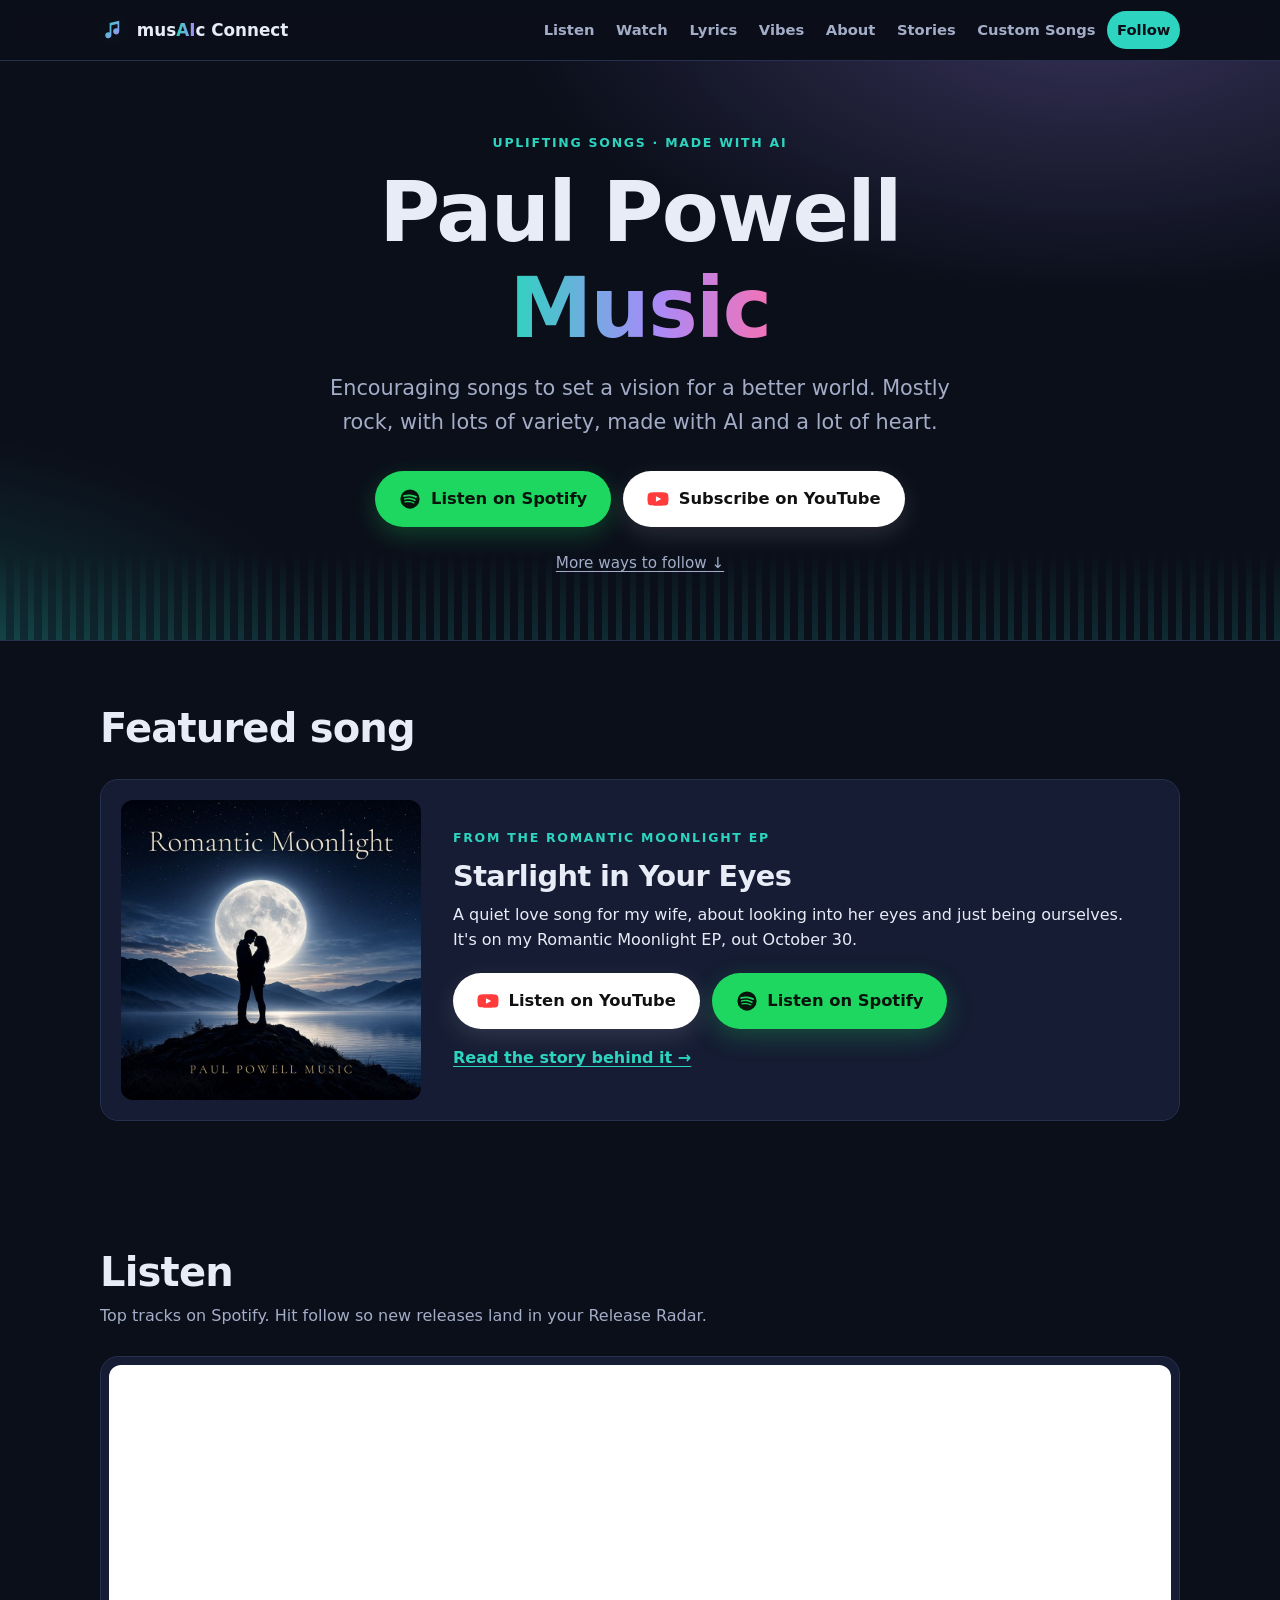
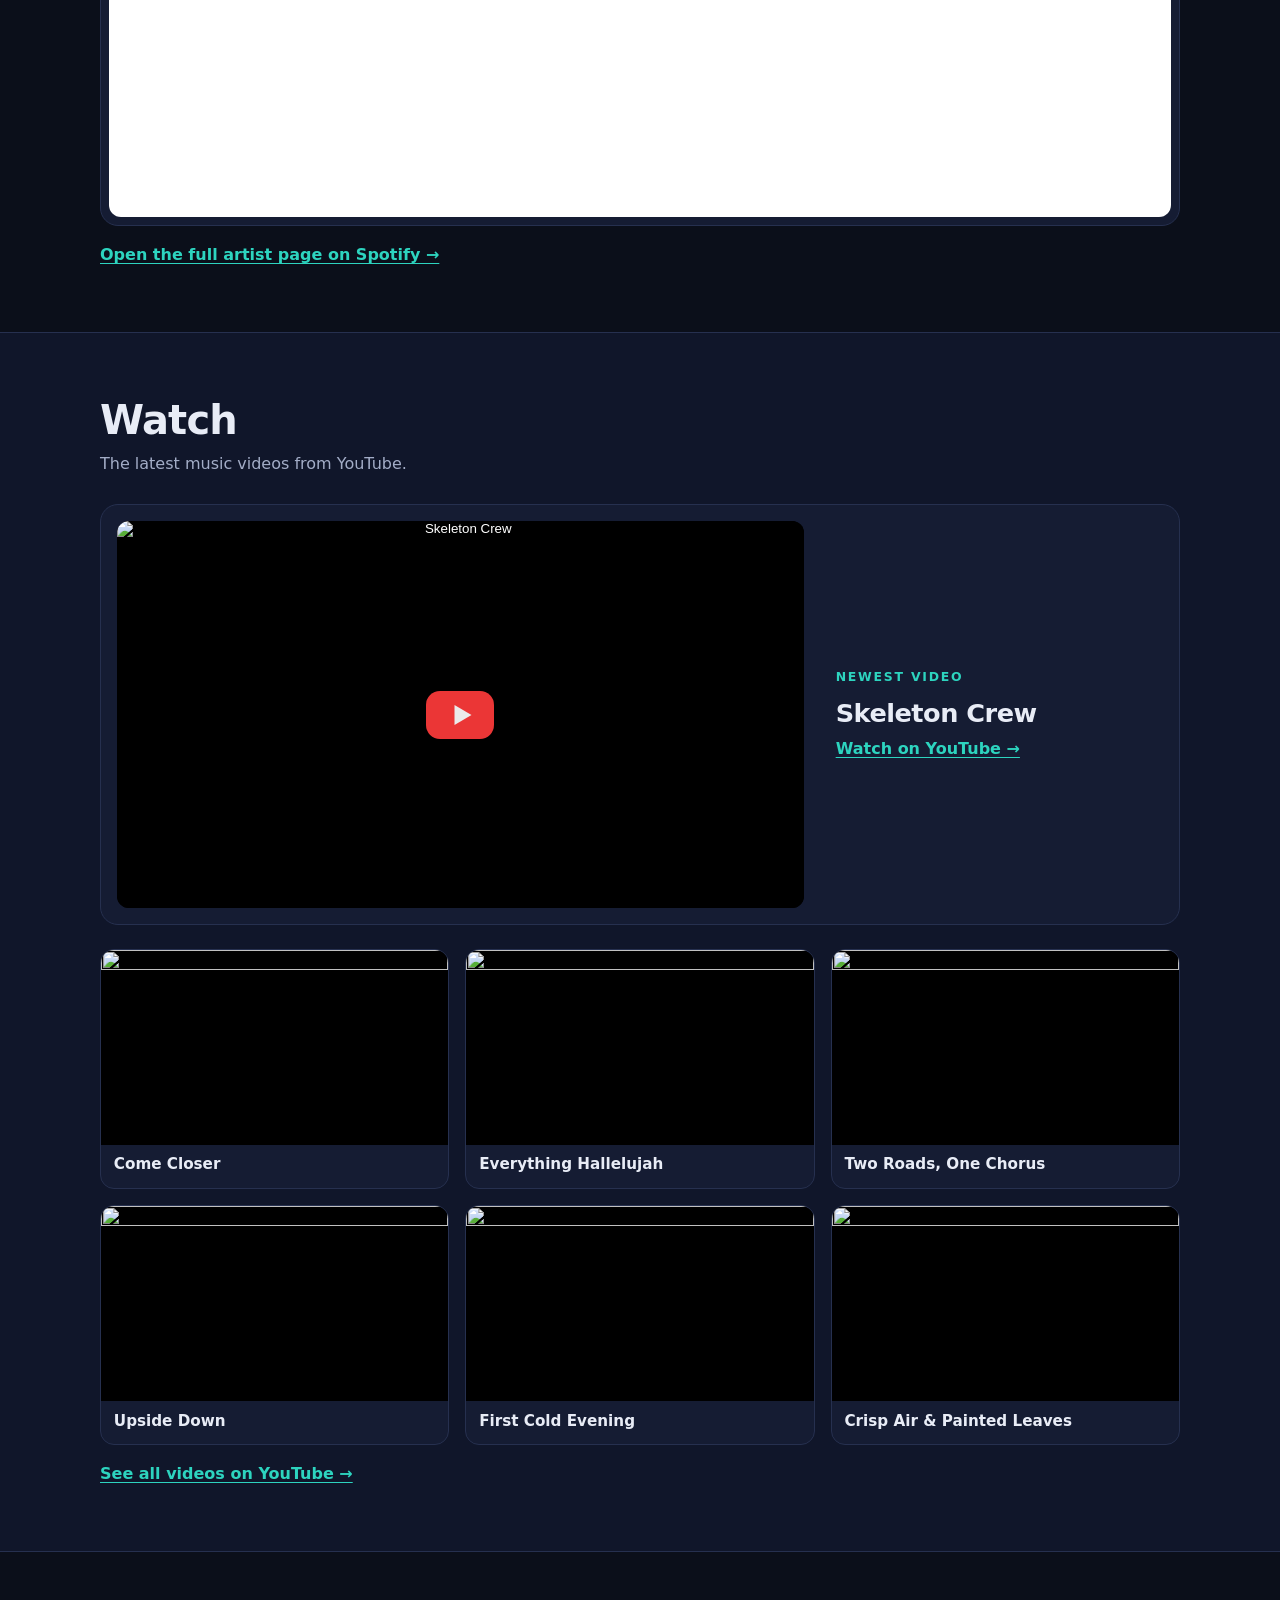
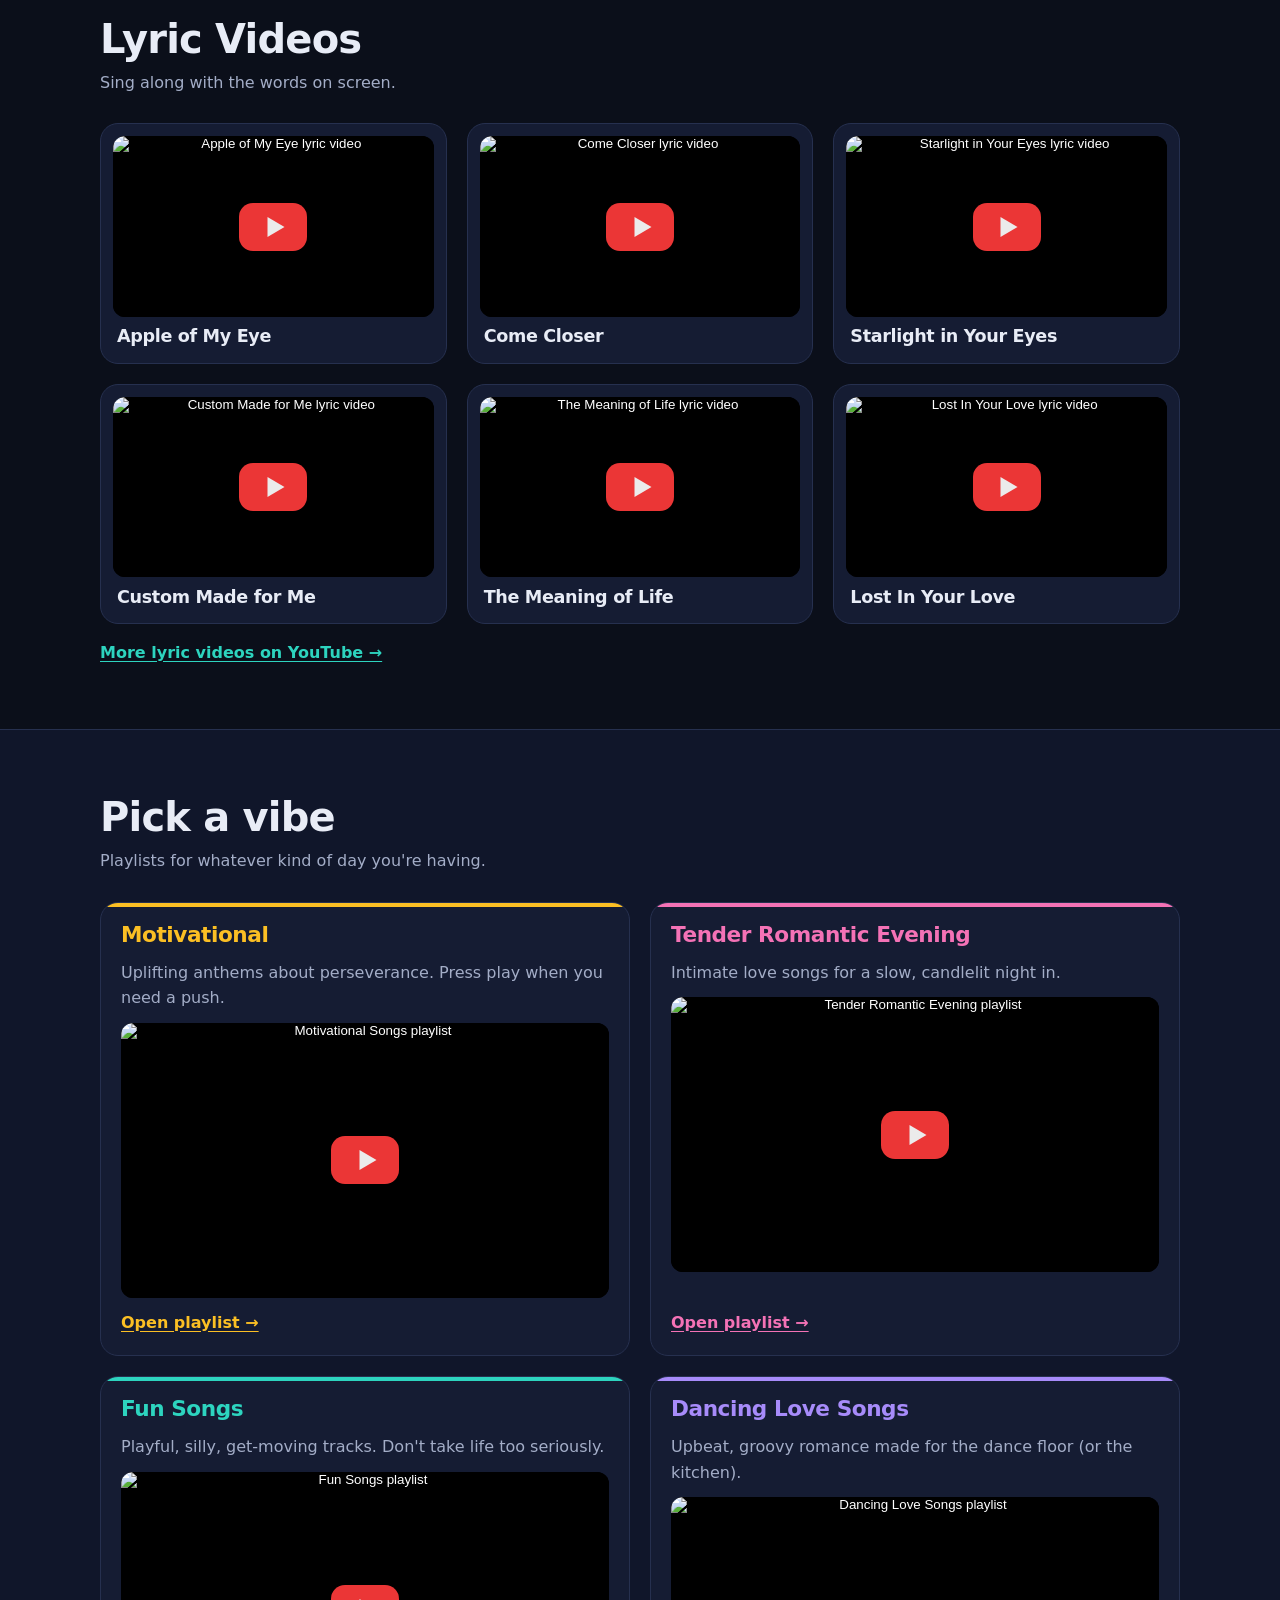
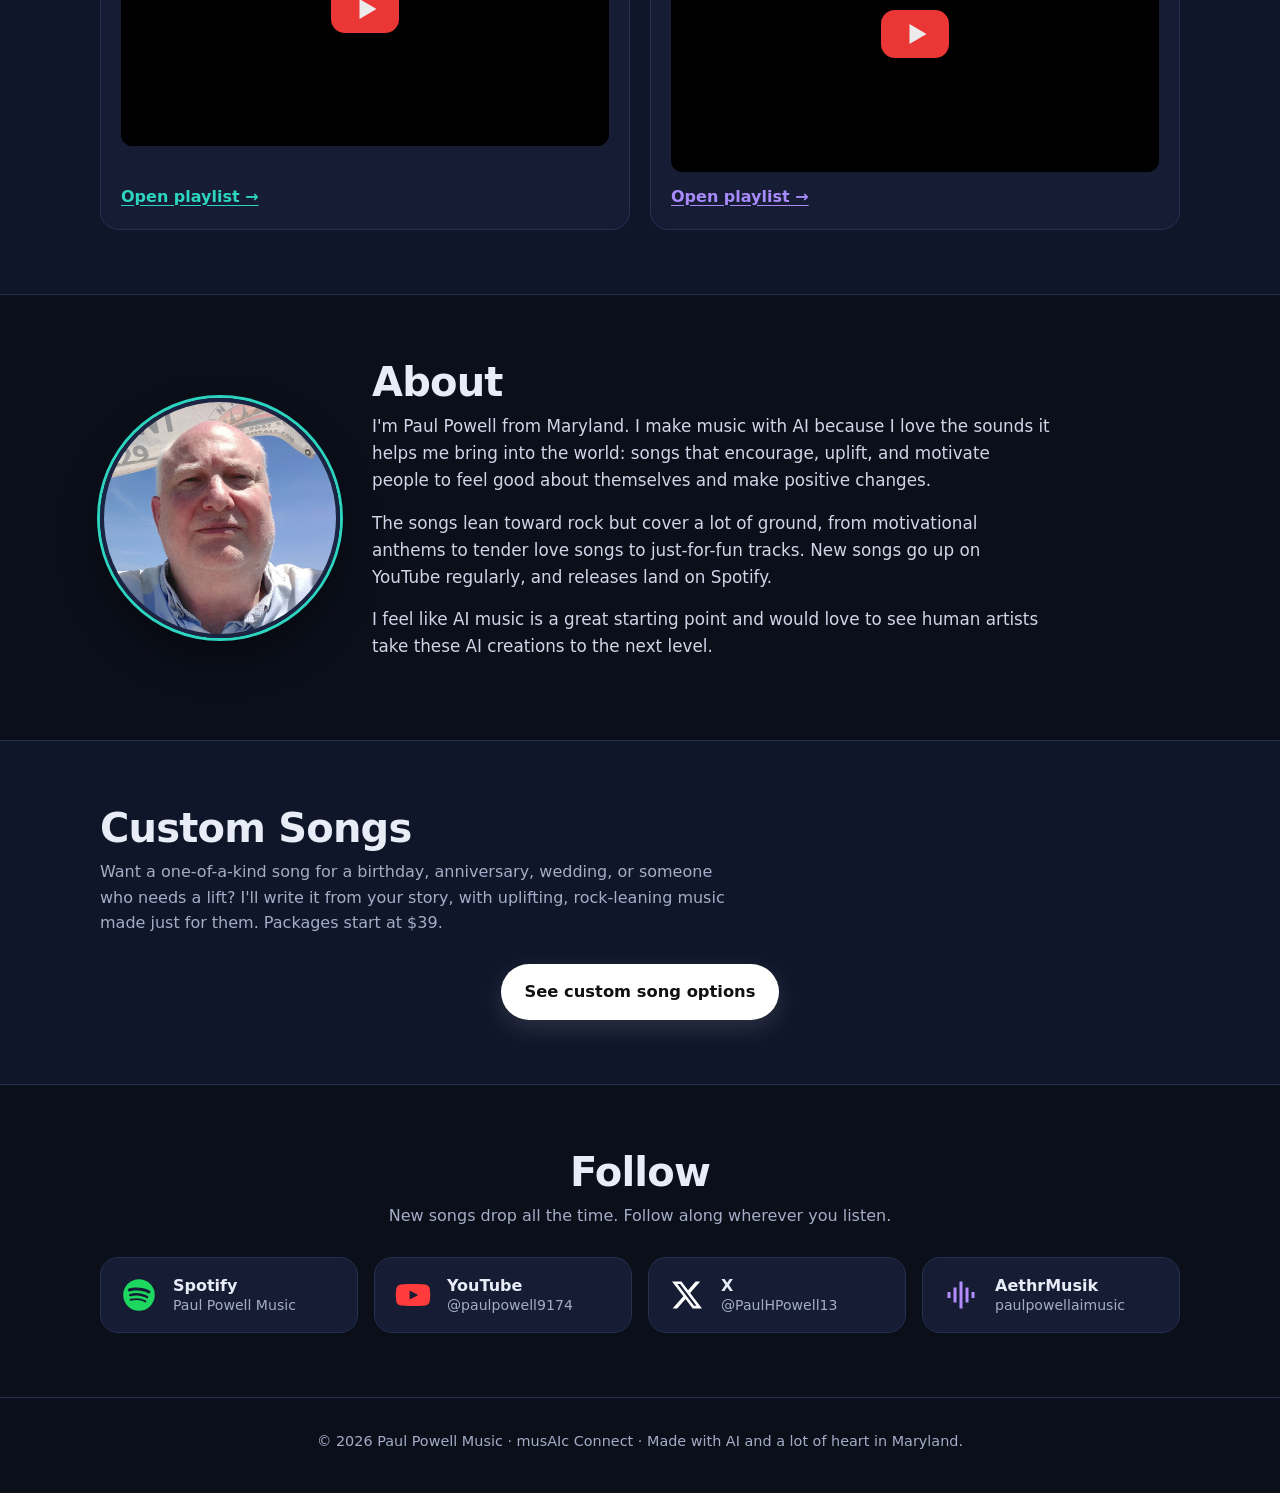
==== commit 53367492: "Rewrite Starlight in Your Eyes story and featured note with Paul's background" ====
--- a/index.html
+++ b/index.html
@@ -110,7 +110,7 @@
             <!-- SWAP: song title -->
             <h3>Starlight in Your Eyes</h3>
             <!-- SWAP: two-line note (two short sentences) -->
-            <p>A slow, late-night love song about someone whose eyes pull me in like starlight.<br>It's on my Romantic Moonlight EP, out October 30.</p>
+            <p>A quiet love song for my wife, about looking into her eyes and just being ourselves.<br>It's on my Romantic Moonlight EP, out October 30.</p>
             <div class="cta-row">
               <!-- SWAP: YouTube link (the song's own video) -->
               <a class="btn btn-youtube" href="https://www.youtube.com/watch?v=8VV_0VsBzx0" target="_blank" rel="noopener">
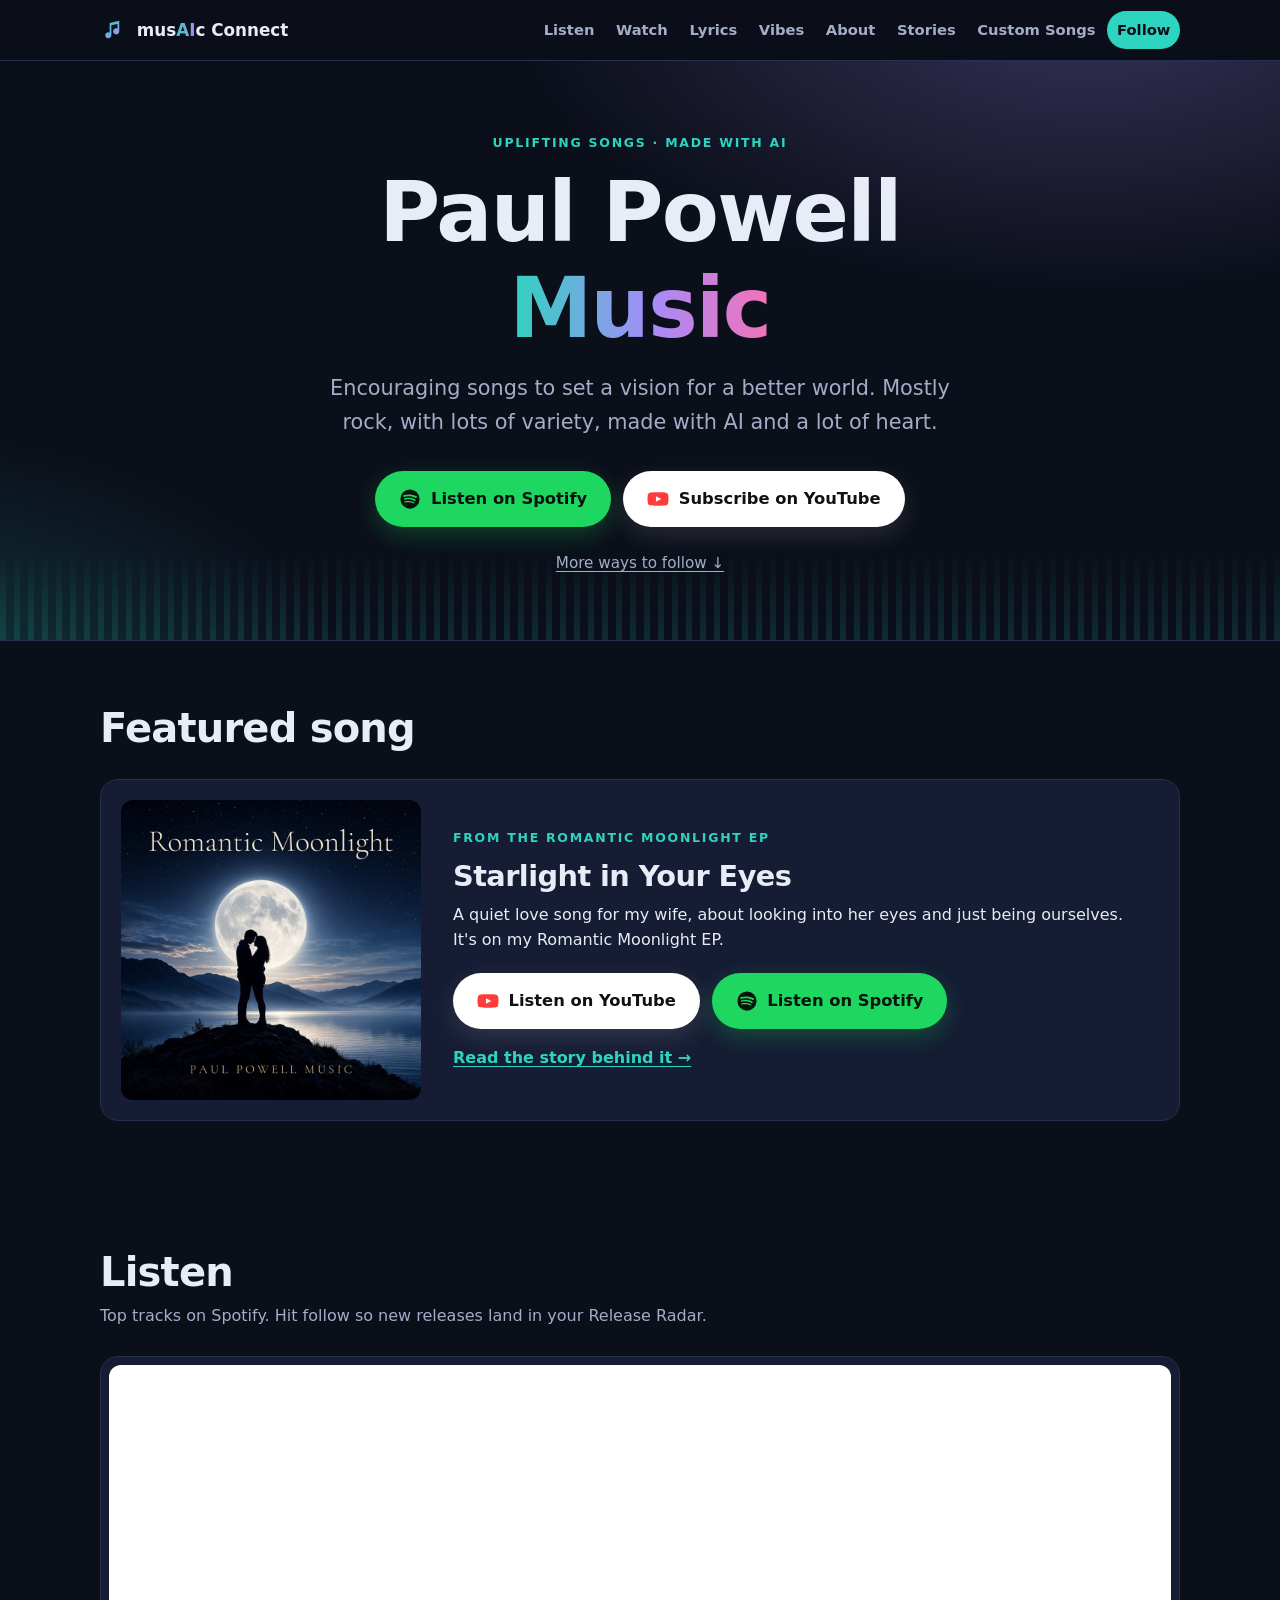
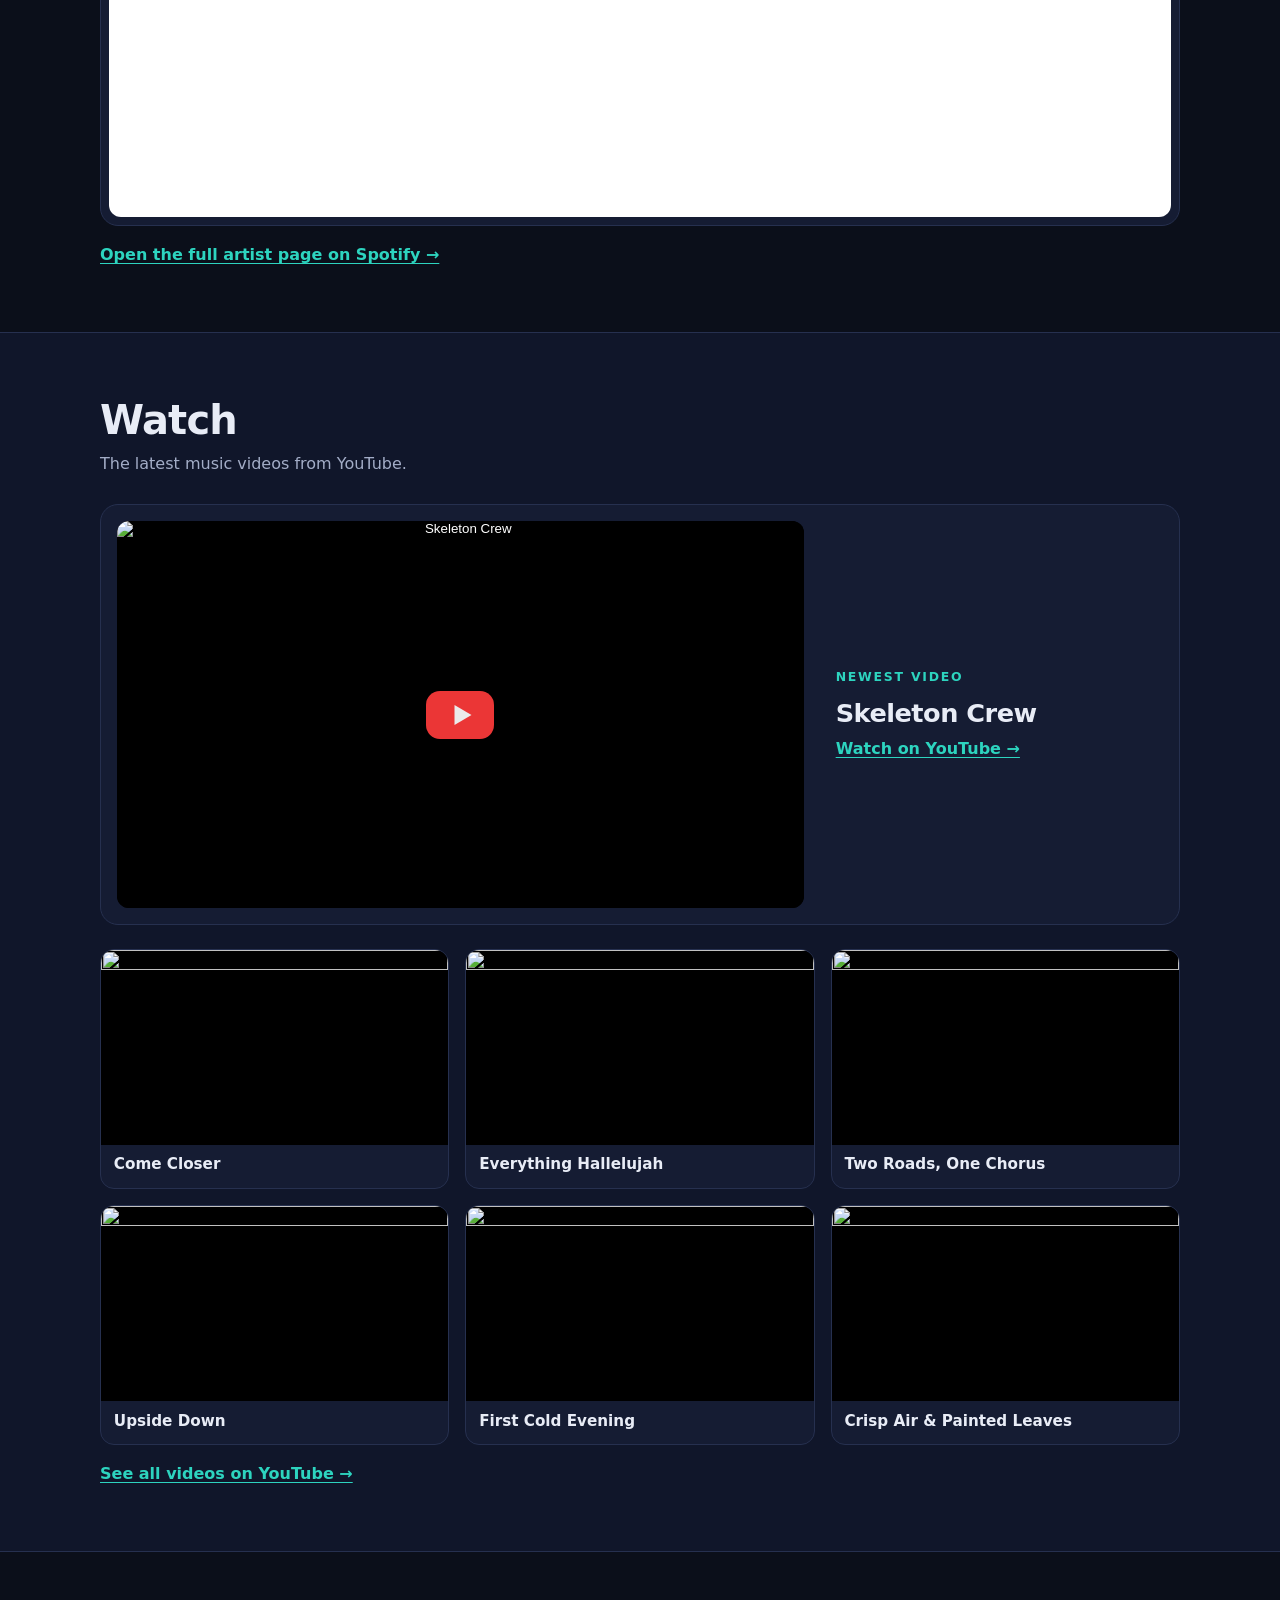
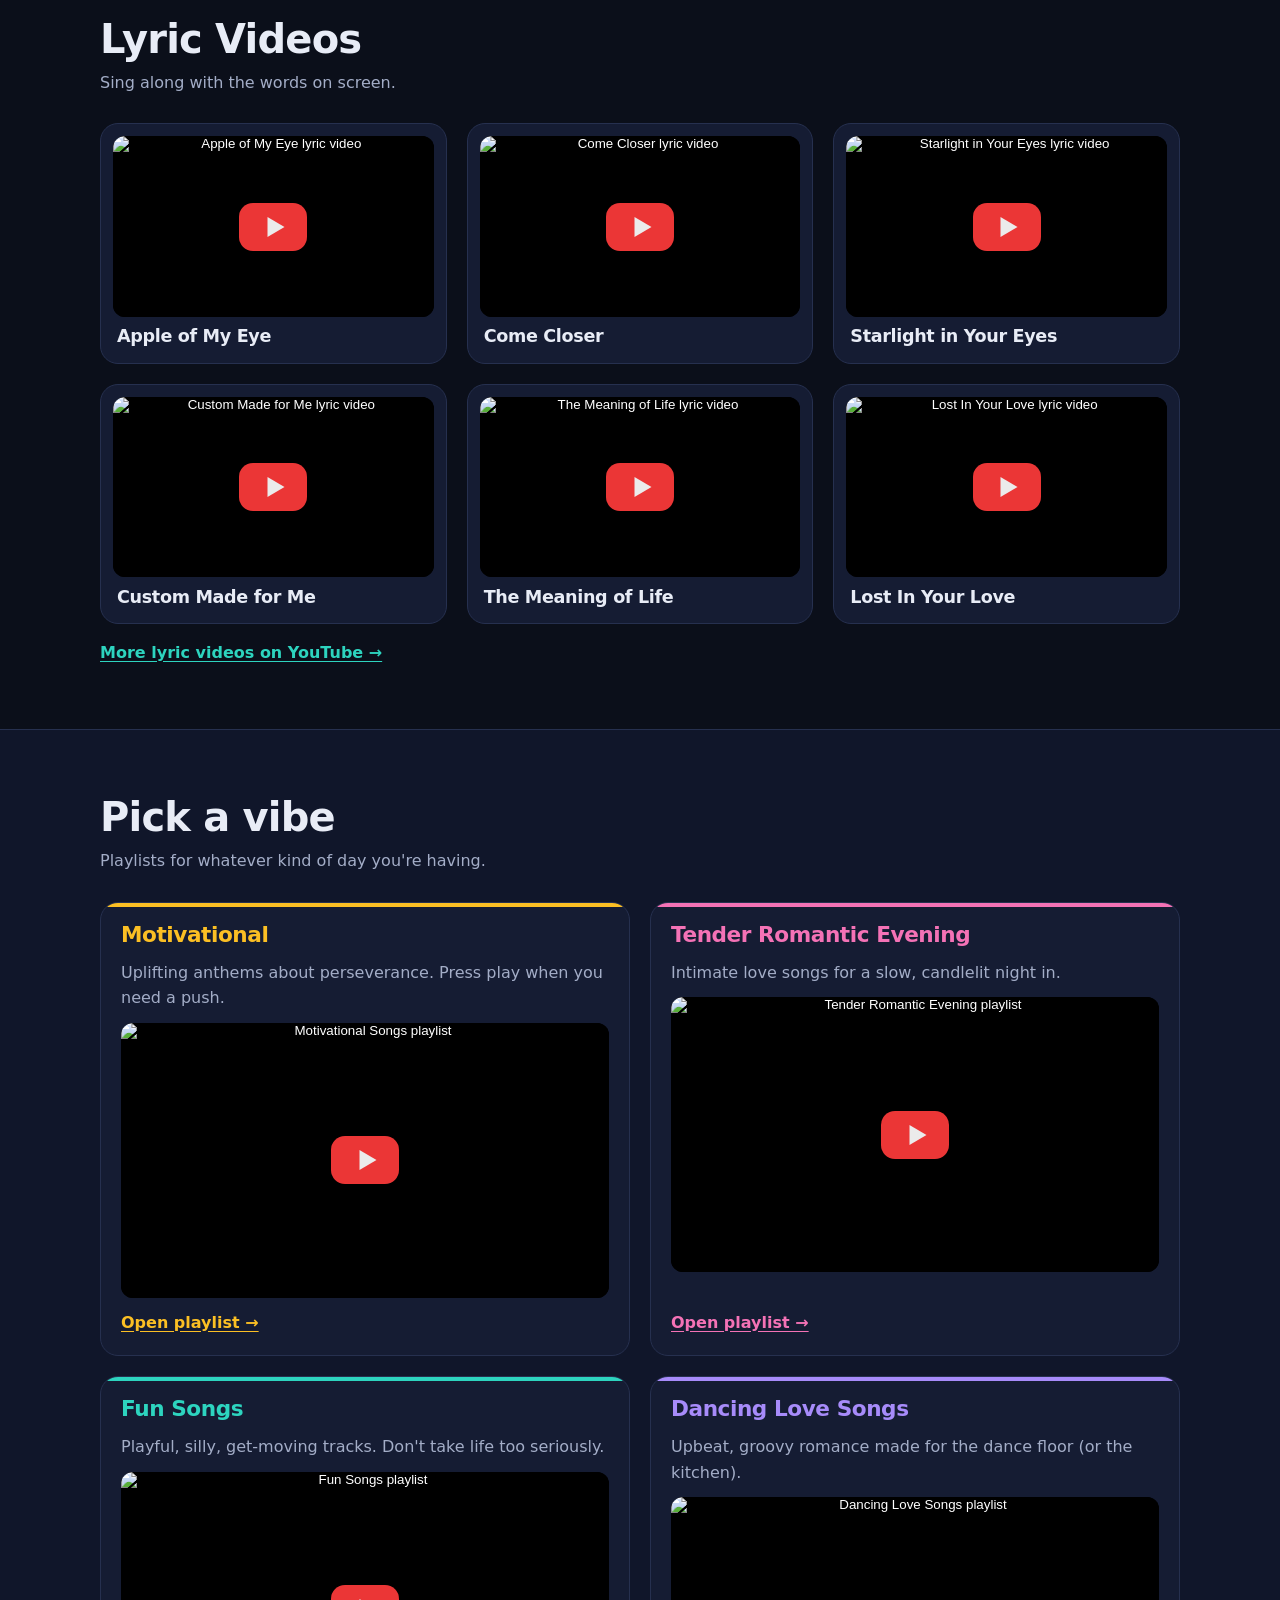
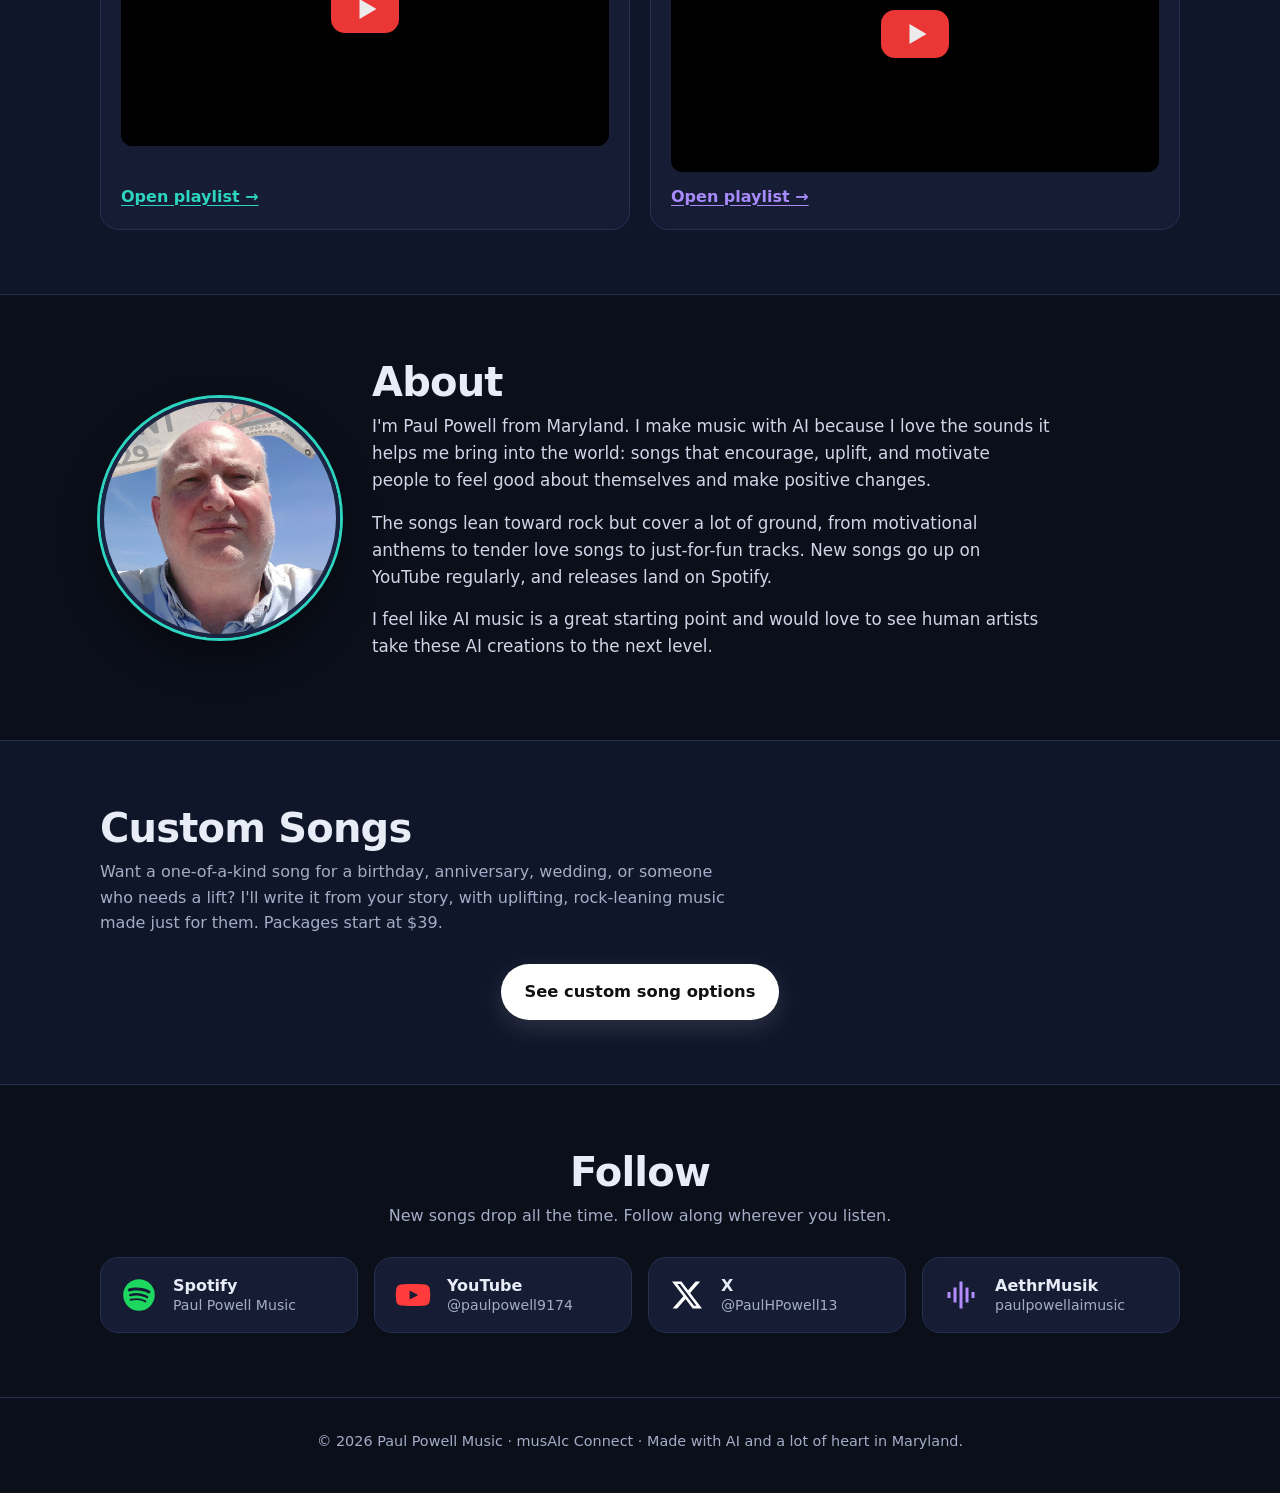
==== commit 342a7129: "Starlight in Your Eyes: link Spotify buttons to the track, drop 'out October 30'" ====
--- a/index.html
+++ b/index.html
@@ -110,15 +110,14 @@
             <!-- SWAP: song title -->
             <h3>Starlight in Your Eyes</h3>
             <!-- SWAP: two-line note (two short sentences) -->
-            <p>A quiet love song for my wife, about looking into her eyes and just being ourselves.<br>It's on my Romantic Moonlight EP, out October 30.</p>
+            <p>A quiet love song for my wife, about looking into her eyes and just being ourselves.<br>It's on my Romantic Moonlight EP.</p>
             <div class="cta-row">
               <!-- SWAP: YouTube link (the song's own video) -->
               <a class="btn btn-youtube" href="https://www.youtube.com/watch?v=8VV_0VsBzx0" target="_blank" rel="noopener">
                 <svg aria-hidden="true" viewBox="0 0 24 24"><path fill="currentColor" d="M23 7.2a3 3 0 0 0-2.1-2.1C19 4.6 12 4.6 12 4.6s-7 0-8.9.5A3 3 0 0 0 1 7.2 31 31 0 0 0 .5 12 31 31 0 0 0 1 16.8a3 3 0 0 0 2.1 2.1c1.9.5 8.9.5 8.9.5s7 0 8.9-.5a3 3 0 0 0 2.1-2.1c.4-1.6.5-4.8.5-4.8s0-3.2-.5-4.8ZM9.75 15.05v-6.1L15.5 12l-5.75 3.05Z"/></svg>
                 Listen on YouTube
               </a>
-              <!-- SWAP: Spotify link. Currently the artist page; replace with the track link once the EP is live on Oct 30. -->
-              <a class="btn btn-spotify" href="https://open.spotify.com/artist/4B1F8FFE6aRPzhqAh7ynii" target="_blank" rel="noopener">
+              <a class="btn btn-spotify" href="https://open.spotify.com/track/0dztZdzSoZ73X1a7CDT4rG" target="_blank" rel="noopener">
                 <svg aria-hidden="true" viewBox="0 0 24 24"><path fill="currentColor" d="M12 1.5a10.5 10.5 0 1 0 0 21 10.5 10.5 0 0 0 0-21Zm4.8 15.15a.66.66 0 0 1-.9.22c-2.47-1.5-5.58-1.85-9.24-1.01a.66.66 0 1 1-.3-1.28c4-.92 7.44-.52 10.22 1.17.31.19.41.6.22.9Zm1.28-2.85a.82.82 0 0 1-1.13.27c-2.83-1.74-7.14-2.24-10.48-1.23a.82.82 0 1 1-.48-1.57c3.82-1.16 8.57-.6 11.82 1.4.39.24.51.75.27 1.13Zm.11-2.97C14.8 8.82 9.2 8.63 5.96 9.62a.99.99 0 1 1-.57-1.89c3.72-1.13 9.9-.91 13.8 1.4a.99.99 0 0 1-1 1.7Z"/></svg>
                 Listen on Spotify
               </a>
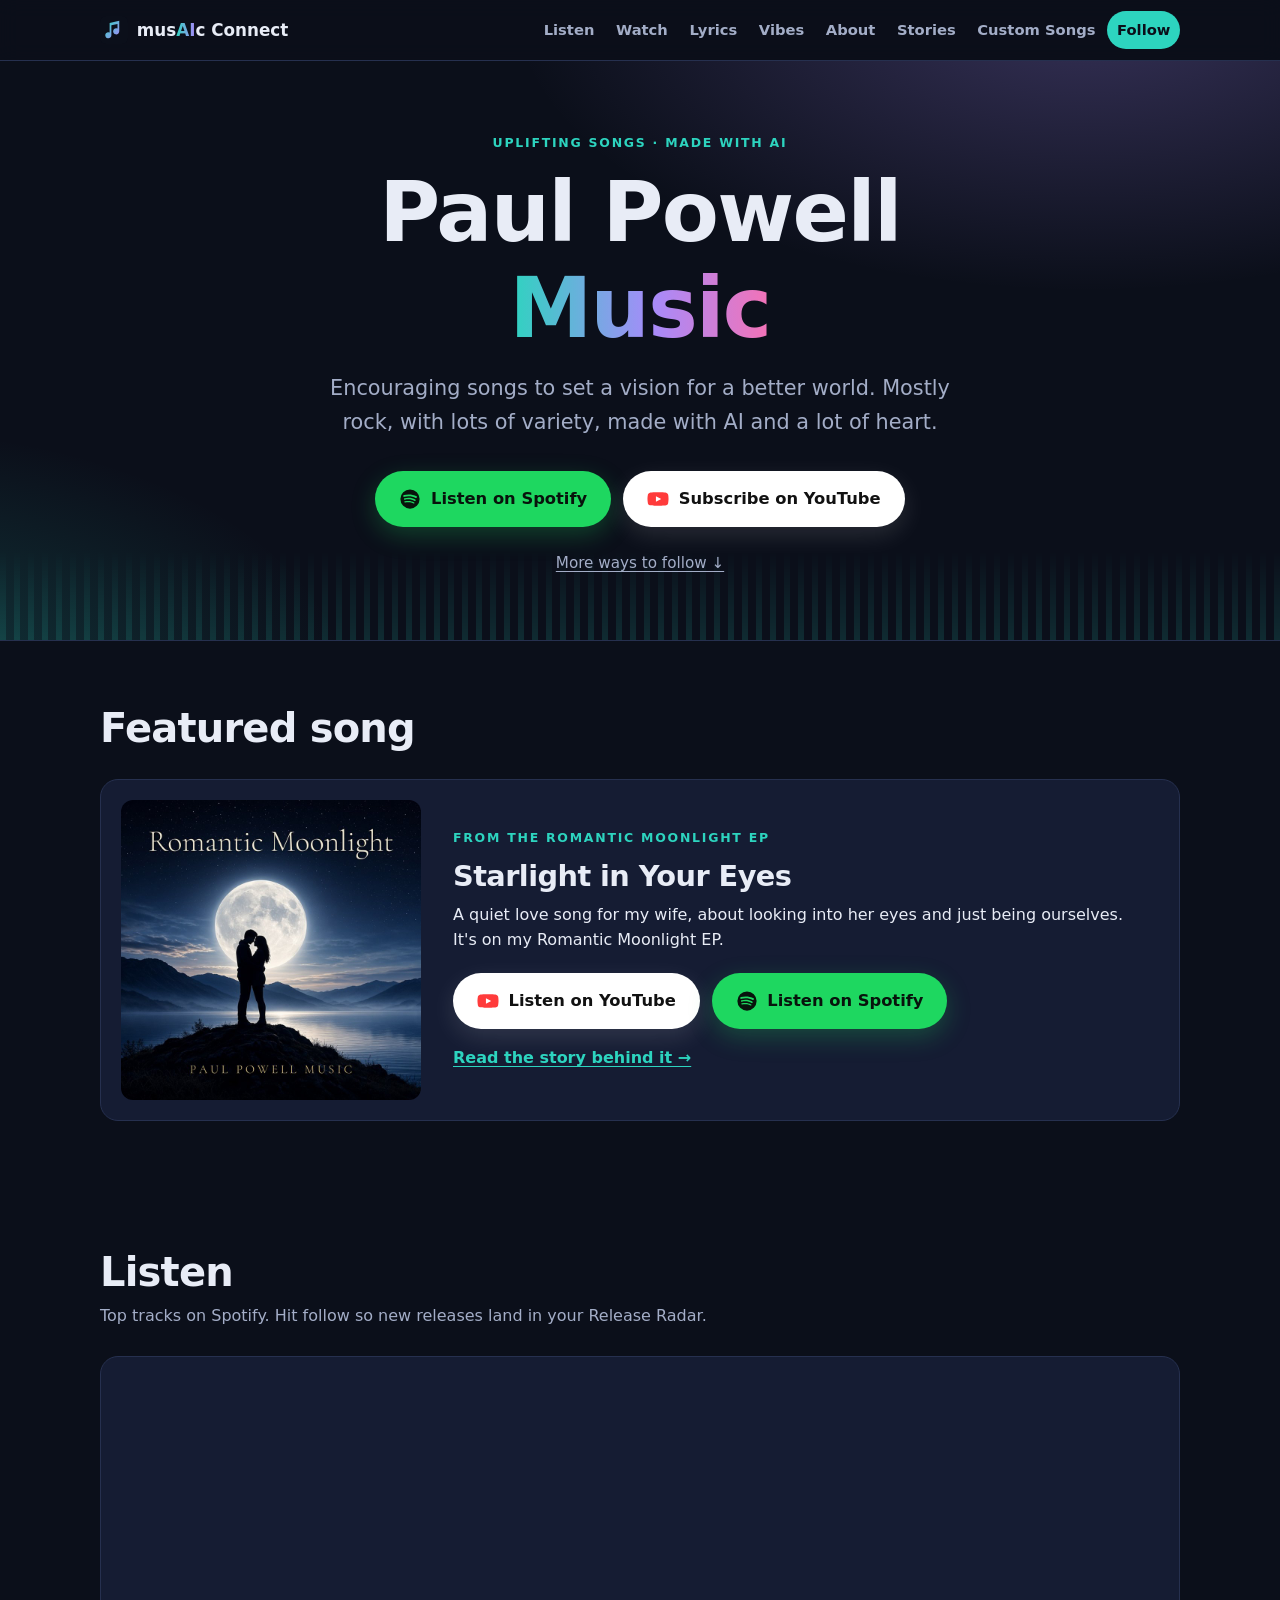
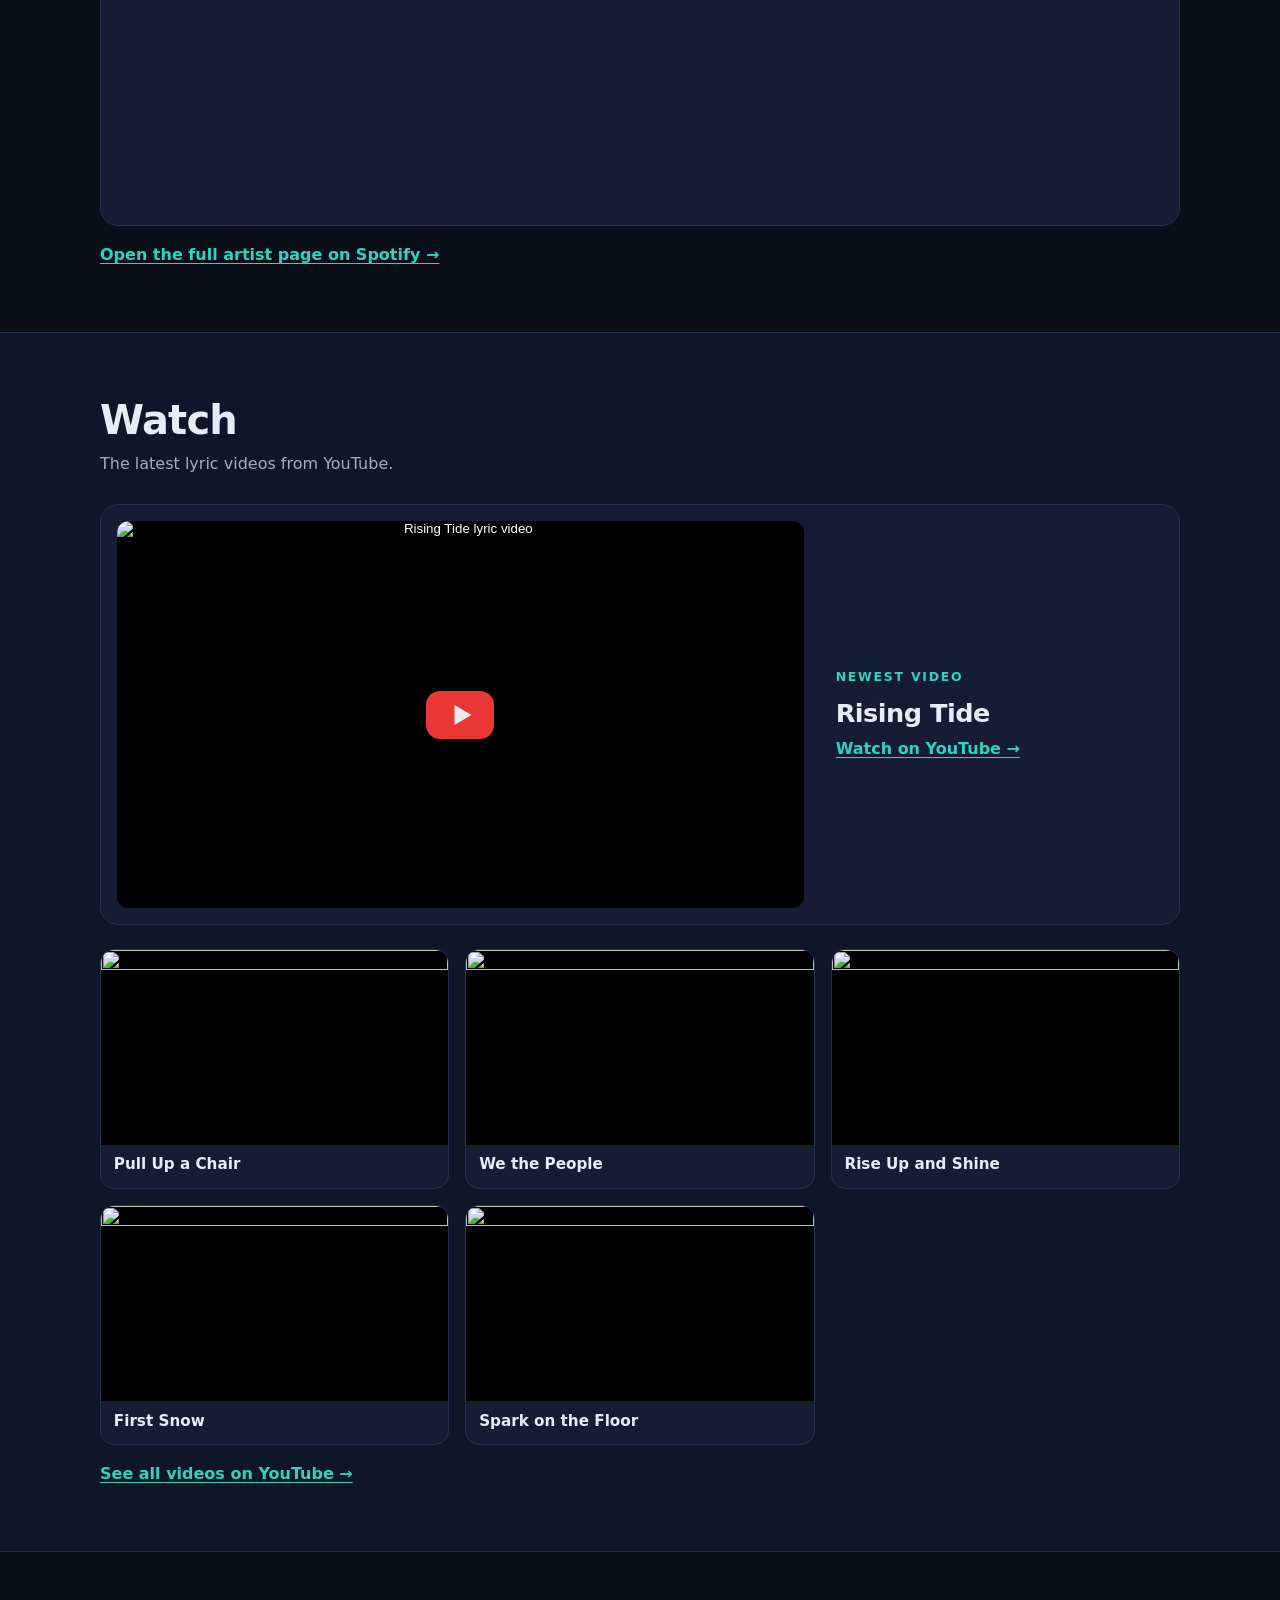
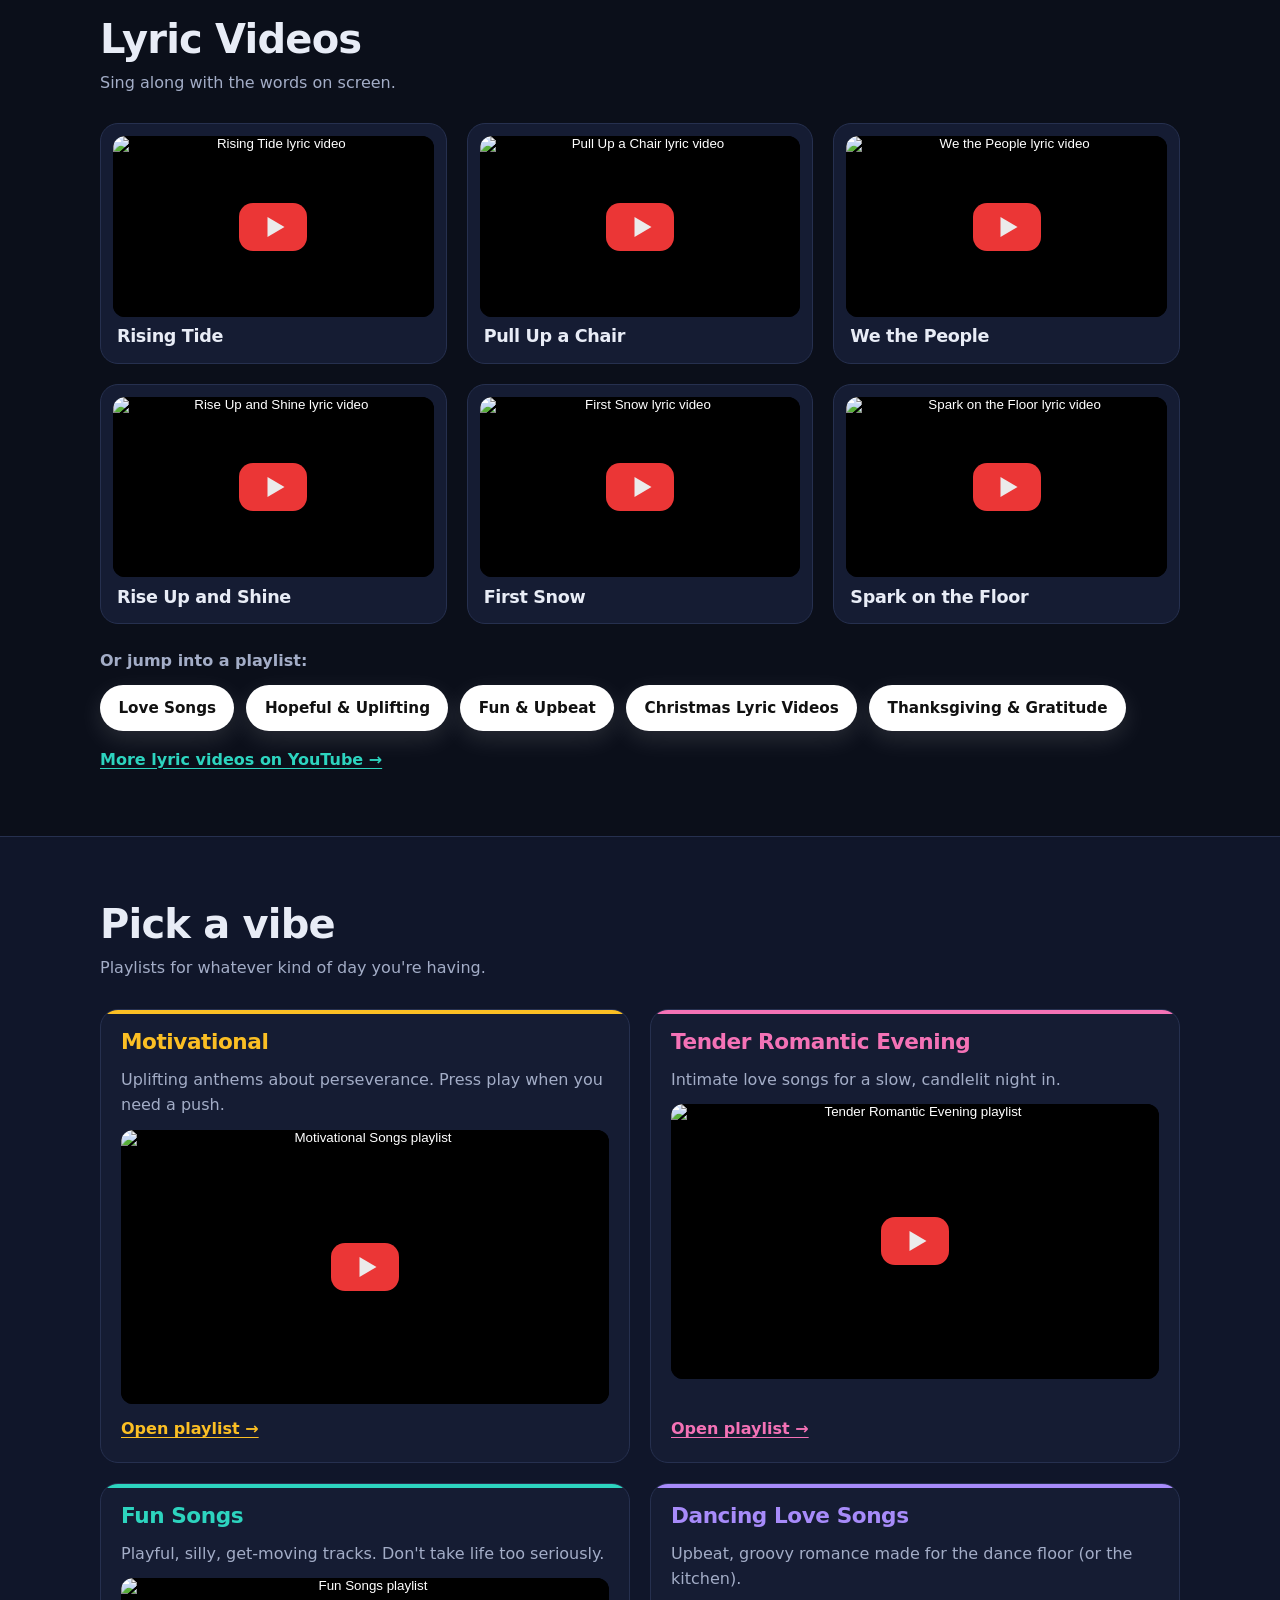
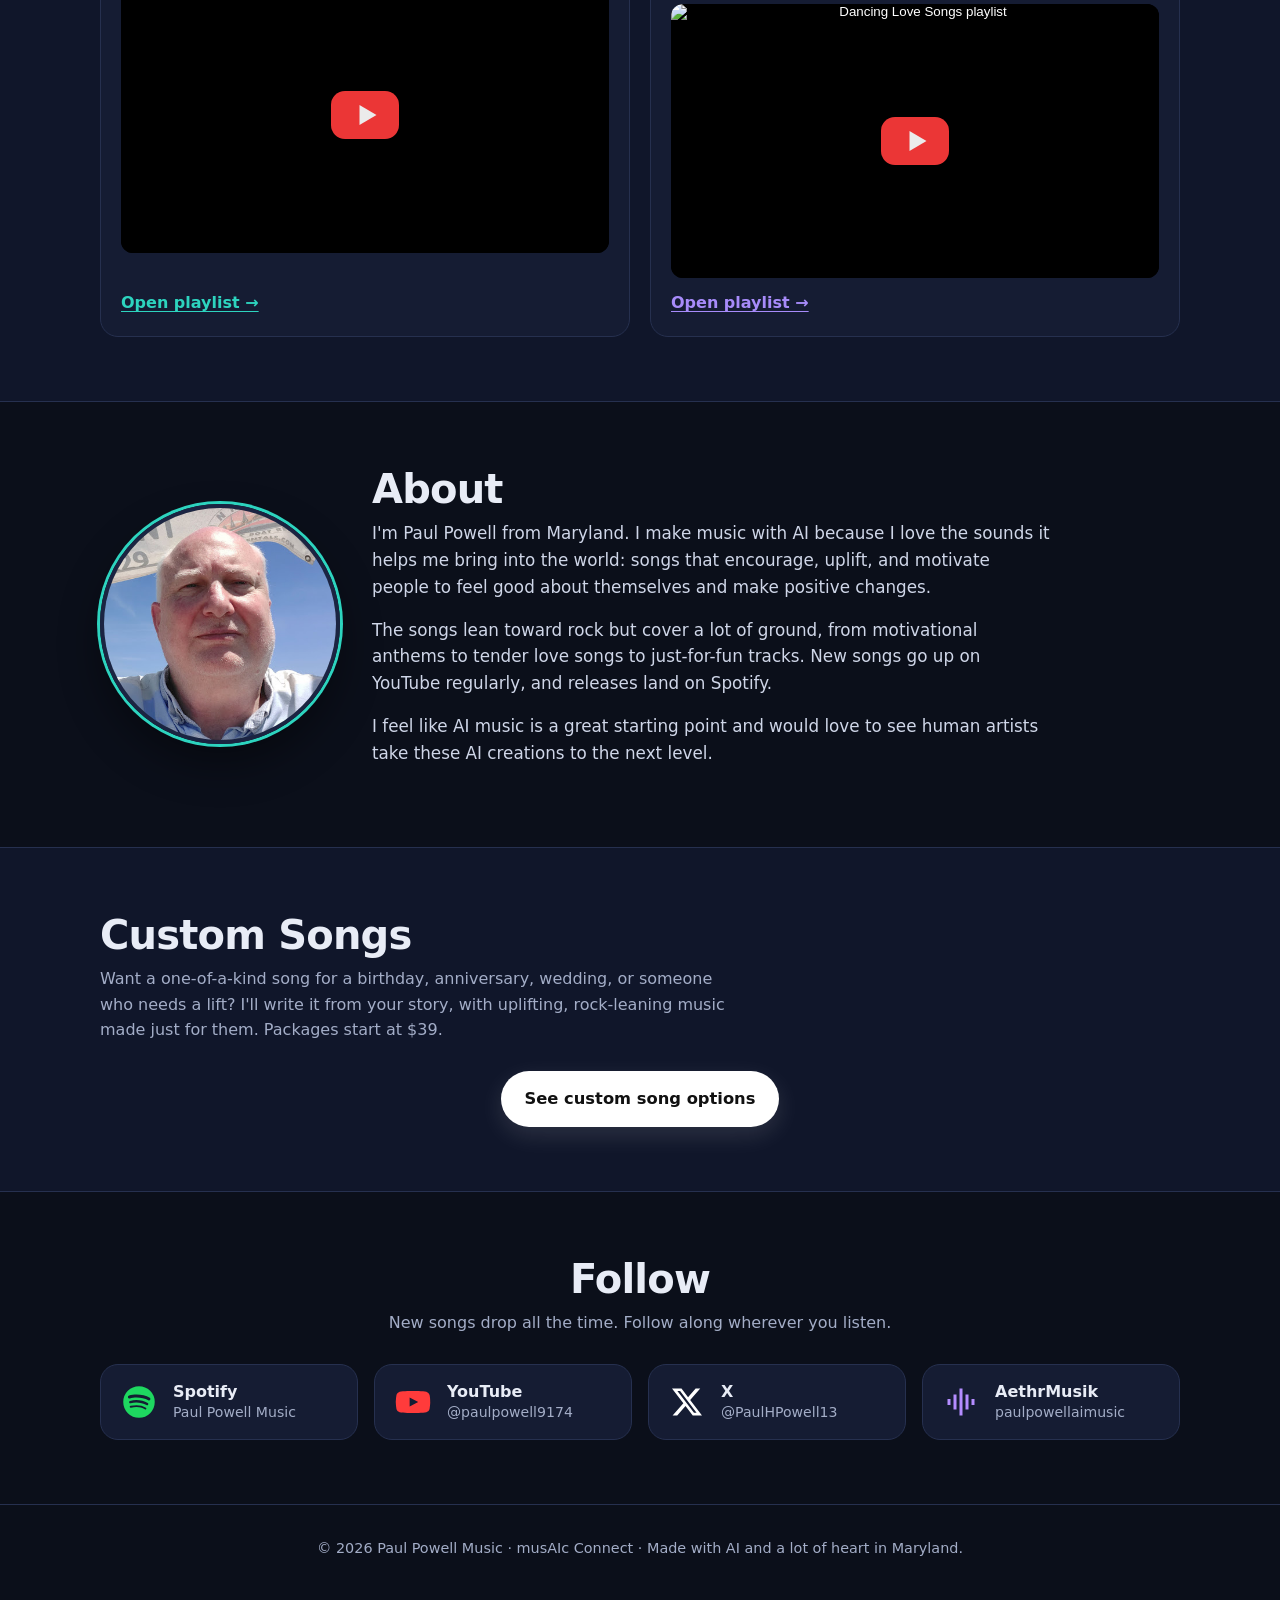
==== commit 68f7a0a7: "Refresh Watch and Lyric Videos with newest public lyric videos Replace the older Watch and Lyric Vid" ====
--- a/index.html
+++ b/index.html
@@ -151,44 +151,39 @@
       <div class="wrap">
         <div class="section-head">
           <h2 id="watch-title">Watch</h2>
-          <p>The latest music videos from YouTube.</p>
+          <p>The latest lyric videos from YouTube.</p>
         </div>
 
         <div class="featured card">
           <div class="video">
-            <!-- Featured video: swap the 11-character ID (HD-OFAXs5X8) for any video you want to spotlight. -->
-            <button type="button" class="yt-lite" data-src="https://www.youtube-nocookie.com/embed/HD-OFAXs5X8?rel=0&amp;autoplay=1" data-title="Skeleton Crew" aria-label="Play Skeleton Crew">
-              <img src="https://i.ytimg.com/vi/HD-OFAXs5X8/hqdefault.jpg" alt="Skeleton Crew" width="480" height="360" loading="lazy">
+            <button type="button" class="yt-lite" data-src="https://www.youtube-nocookie.com/embed/nuZ8mYYTNEw?rel=0&amp;autoplay=1" data-title="Rising Tide (Lyric Video)" aria-label="Play Rising Tide lyric video">
+              <img src="https://i.ytimg.com/vi/nuZ8mYYTNEw/hqdefault.jpg" alt="Rising Tide lyric video" width="480" height="360" loading="lazy">
               <span class="yt-play" aria-hidden="true"></span>
             </button>
           </div>
           <div class="featured-text">
             <p class="eyebrow">Newest video</p>
-            <h3>Skeleton Crew</h3>
-            <p><a href="https://www.youtube.com/watch?v=HD-OFAXs5X8" target="_blank" rel="noopener">Watch on YouTube →</a></p>
+            <h3>Rising Tide</h3>
+            <p><a href="https://www.youtube.com/watch?v=nuZ8mYYTNEw" target="_blank" rel="noopener">Watch on YouTube →</a></p>
           </div>
         </div>
 
-        <!-- Recent videos (regular uploads, no Shorts). Update these cards when you want fresh picks. -->
-        <ul class="video-grid" aria-label="Recent videos">
-          <li><a class="vcard" href="https://www.youtube.com/watch?v=2tKZatd7ffg" target="_blank" rel="noopener">
-            <img src="https://i.ytimg.com/vi/2tKZatd7ffg/mqdefault.jpg" alt="" width="320" height="180" loading="lazy">
-            <span>Come Closer</span></a></li>
-          <li><a class="vcard" href="https://www.youtube.com/watch?v=4LrrUK8BNPc" target="_blank" rel="noopener">
-            <img src="https://i.ytimg.com/vi/4LrrUK8BNPc/mqdefault.jpg" alt="" width="320" height="180" loading="lazy">
-            <span>Everything Hallelujah</span></a></li>
-          <li><a class="vcard" href="https://www.youtube.com/watch?v=-uObWk2UotA" target="_blank" rel="noopener">
-            <img src="https://i.ytimg.com/vi/-uObWk2UotA/mqdefault.jpg" alt="" width="320" height="180" loading="lazy">
-            <span>Two Roads, One Chorus</span></a></li>
-          <li><a class="vcard" href="https://www.youtube.com/watch?v=vzmb8uqvk5A" target="_blank" rel="noopener">
-            <img src="https://i.ytimg.com/vi/vzmb8uqvk5A/mqdefault.jpg" alt="" width="320" height="180" loading="lazy">
-            <span>Upside Down</span></a></li>
-          <li><a class="vcard" href="https://www.youtube.com/watch?v=SdG5Iwo-ZAY" target="_blank" rel="noopener">
-            <img src="https://i.ytimg.com/vi/SdG5Iwo-ZAY/mqdefault.jpg" alt="" width="320" height="180" loading="lazy">
-            <span>First Cold Evening</span></a></li>
-          <li><a class="vcard" href="https://www.youtube.com/watch?v=p1RtfN6bk1k" target="_blank" rel="noopener">
-            <img src="https://i.ytimg.com/vi/p1RtfN6bk1k/mqdefault.jpg" alt="" width="320" height="180" loading="lazy">
-            <span>Crisp Air &amp; Painted Leaves</span></a></li>
+        <ul class="video-grid" aria-label="Recent lyric videos">
+          <li><a class="vcard" href="https://www.youtube.com/watch?v=8odpx6zZo1k" target="_blank" rel="noopener">
+            <img src="https://i.ytimg.com/vi/8odpx6zZo1k/mqdefault.jpg" alt="" width="320" height="180" loading="lazy">
+            <span>Pull Up a Chair</span></a></li>
+          <li><a class="vcard" href="https://www.youtube.com/watch?v=VWH4bu8eiPw" target="_blank" rel="noopener">
+            <img src="https://i.ytimg.com/vi/VWH4bu8eiPw/mqdefault.jpg" alt="" width="320" height="180" loading="lazy">
+            <span>We the People</span></a></li>
+          <li><a class="vcard" href="https://www.youtube.com/watch?v=ia782Rol3MI" target="_blank" rel="noopener">
+            <img src="https://i.ytimg.com/vi/ia782Rol3MI/mqdefault.jpg" alt="" width="320" height="180" loading="lazy">
+            <span>Rise Up and Shine</span></a></li>
+          <li><a class="vcard" href="https://www.youtube.com/watch?v=JaQ4focrURk" target="_blank" rel="noopener">
+            <img src="https://i.ytimg.com/vi/JaQ4focrURk/mqdefault.jpg" alt="" width="320" height="180" loading="lazy">
+            <span>First Snow</span></a></li>
+          <li><a class="vcard" href="https://www.youtube.com/watch?v=3vsK6-MFIM0" target="_blank" rel="noopener">
+            <img src="https://i.ytimg.com/vi/3vsK6-MFIM0/mqdefault.jpg" alt="" width="320" height="180" loading="lazy">
+            <span>Spark on the Floor</span></a></li>
         </ul>
         <p class="small-link"><a href="https://www.youtube.com/@paulpowell9174/videos" target="_blank" rel="noopener">See all videos on YouTube →</a></p>
       </div>
@@ -204,60 +199,68 @@
         <div class="lyric-grid">
           <article class="card lyric-card">
             <div class="video">
-              <button type="button" class="yt-lite" data-src="https://www.youtube-nocookie.com/embed/xcsvxWB-39I?rel=0&amp;autoplay=1" data-title="Apple of My Eye (Lyric Video)" aria-label="Play Apple of My Eye lyric video">
-                <img src="https://i.ytimg.com/vi/xcsvxWB-39I/hqdefault.jpg" alt="Apple of My Eye lyric video" width="480" height="360" loading="lazy">
-                <span class="yt-play" aria-hidden="true"></span>
-              </button>
-            </div>
-            <h3>Apple of My Eye</h3>
-          </article>
-          <article class="card lyric-card">
-            <div class="video">
-              <button type="button" class="yt-lite" data-src="https://www.youtube-nocookie.com/embed/20MYXYF-CH4?rel=0&amp;autoplay=1" data-title="Come Closer (Lyric Video)" aria-label="Play Come Closer lyric video">
-                <img src="https://i.ytimg.com/vi/20MYXYF-CH4/hqdefault.jpg" alt="Come Closer lyric video" width="480" height="360" loading="lazy">
-                <span class="yt-play" aria-hidden="true"></span>
-              </button>
-            </div>
-            <h3>Come Closer</h3>
-          </article>
-          <article class="card lyric-card">
-            <div class="video">
-              <button type="button" class="yt-lite" data-src="https://www.youtube-nocookie.com/embed/8VV_0VsBzx0?rel=0&amp;autoplay=1" data-title="Starlight in Your Eyes (Lyric Video)" aria-label="Play Starlight in Your Eyes lyric video">
-                <img src="https://i.ytimg.com/vi/8VV_0VsBzx0/hqdefault.jpg" alt="Starlight in Your Eyes lyric video" width="480" height="360" loading="lazy">
-                <span class="yt-play" aria-hidden="true"></span>
-              </button>
-            </div>
-            <h3>Starlight in Your Eyes</h3>
-          </article>
-          <article class="card lyric-card">
-            <div class="video">
-              <button type="button" class="yt-lite" data-src="https://www.youtube-nocookie.com/embed/XIpl-ZDvKeQ?rel=0&amp;autoplay=1" data-title="Custom Made for Me (Lyric Video)" aria-label="Play Custom Made for Me lyric video">
-                <img src="https://i.ytimg.com/vi/XIpl-ZDvKeQ/hqdefault.jpg" alt="Custom Made for Me lyric video" width="480" height="360" loading="lazy">
-                <span class="yt-play" aria-hidden="true"></span>
-              </button>
-            </div>
-            <h3>Custom Made for Me</h3>
-          </article>
-          <article class="card lyric-card">
-            <div class="video">
-              <button type="button" class="yt-lite" data-src="https://www.youtube-nocookie.com/embed/KC1HkklYT-0?rel=0&amp;autoplay=1" data-title="The Meaning of Life (Lyric Video)" aria-label="Play The Meaning of Life lyric video">
-                <img src="https://i.ytimg.com/vi/KC1HkklYT-0/hqdefault.jpg" alt="The Meaning of Life lyric video" width="480" height="360" loading="lazy">
-                <span class="yt-play" aria-hidden="true"></span>
-              </button>
-            </div>
-            <h3>The Meaning of Life</h3>
-          </article>
-          <article class="card lyric-card">
-            <div class="video">
-              <button type="button" class="yt-lite" data-src="https://www.youtube-nocookie.com/embed/S37OX5Fhi84?rel=0&amp;autoplay=1" data-title="Lost In Your Love (Lyric Video)" aria-label="Play Lost In Your Love lyric video">
-                <img src="https://i.ytimg.com/vi/S37OX5Fhi84/hqdefault.jpg" alt="Lost In Your Love lyric video" width="480" height="360" loading="lazy">
-                <span class="yt-play" aria-hidden="true"></span>
-              </button>
-            </div>
-            <h3>Lost In Your Love</h3>
-          </article>
-        </div>
-        <p class="small-link"><a href="https://www.youtube.com/@paulpowell9174/videos" target="_blank" rel="noopener">More lyric videos on YouTube →</a></p>
+              <button type="button" class="yt-lite" data-src="https://www.youtube-nocookie.com/embed/nuZ8mYYTNEw?rel=0&amp;autoplay=1" data-title="Rising Tide (Lyric Video)" aria-label="Play Rising Tide lyric video">
+                <img src="https://i.ytimg.com/vi/nuZ8mYYTNEw/hqdefault.jpg" alt="Rising Tide lyric video" width="480" height="360" loading="lazy">
+                <span class="yt-play" aria-hidden="true"></span>
+              </button>
+            </div>
+            <h3>Rising Tide</h3>
+          </article>
+          <article class="card lyric-card">
+            <div class="video">
+              <button type="button" class="yt-lite" data-src="https://www.youtube-nocookie.com/embed/8odpx6zZo1k?rel=0&amp;autoplay=1" data-title="Pull Up a Chair (Lyric Video)" aria-label="Play Pull Up a Chair lyric video">
+                <img src="https://i.ytimg.com/vi/8odpx6zZo1k/hqdefault.jpg" alt="Pull Up a Chair lyric video" width="480" height="360" loading="lazy">
+                <span class="yt-play" aria-hidden="true"></span>
+              </button>
+            </div>
+            <h3>Pull Up a Chair</h3>
+          </article>
+          <article class="card lyric-card">
+            <div class="video">
+              <button type="button" class="yt-lite" data-src="https://www.youtube-nocookie.com/embed/VWH4bu8eiPw?rel=0&amp;autoplay=1" data-title="We the People (Lyric Video)" aria-label="Play We the People lyric video">
+                <img src="https://i.ytimg.com/vi/VWH4bu8eiPw/hqdefault.jpg" alt="We the People lyric video" width="480" height="360" loading="lazy">
+                <span class="yt-play" aria-hidden="true"></span>
+              </button>
+            </div>
+            <h3>We the People</h3>
+          </article>
+          <article class="card lyric-card">
+            <div class="video">
+              <button type="button" class="yt-lite" data-src="https://www.youtube-nocookie.com/embed/ia782Rol3MI?rel=0&amp;autoplay=1" data-title="Rise Up and Shine (Lyric Video)" aria-label="Play Rise Up and Shine lyric video">
+                <img src="https://i.ytimg.com/vi/ia782Rol3MI/hqdefault.jpg" alt="Rise Up and Shine lyric video" width="480" height="360" loading="lazy">
+                <span class="yt-play" aria-hidden="true"></span>
+              </button>
+            </div>
+            <h3>Rise Up and Shine</h3>
+          </article>
+          <article class="card lyric-card">
+            <div class="video">
+              <button type="button" class="yt-lite" data-src="https://www.youtube-nocookie.com/embed/JaQ4focrURk?rel=0&amp;autoplay=1" data-title="First Snow (Lyric Video)" aria-label="Play First Snow lyric video">
+                <img src="https://i.ytimg.com/vi/JaQ4focrURk/hqdefault.jpg" alt="First Snow lyric video" width="480" height="360" loading="lazy">
+                <span class="yt-play" aria-hidden="true"></span>
+              </button>
+            </div>
+            <h3>First Snow</h3>
+          </article>
+          <article class="card lyric-card">
+            <div class="video">
+              <button type="button" class="yt-lite" data-src="https://www.youtube-nocookie.com/embed/3vsK6-MFIM0?rel=0&amp;autoplay=1" data-title="Spark on the Floor (Lyric Video)" aria-label="Play Spark on the Floor lyric video">
+                <img src="https://i.ytimg.com/vi/3vsK6-MFIM0/hqdefault.jpg" alt="Spark on the Floor lyric video" width="480" height="360" loading="lazy">
+                <span class="yt-play" aria-hidden="true"></span>
+              </button>
+            </div>
+            <h3>Spark on the Floor</h3>
+          </article>
+        </div>
+        <p class="playlist-label">Or jump into a playlist:</p>
+        <ul class="playlist-row" aria-label="Lyric video playlists">
+          <li><a class="btn btn-youtube" href="https://www.youtube.com/playlist?list=PLfO-zLIQ4i90" target="_blank" rel="noopener">Love Songs</a></li>
+          <li><a class="btn btn-youtube" href="https://www.youtube.com/playlist?list=PLWwujRhYYbUE" target="_blank" rel="noopener">Hopeful &amp; Uplifting</a></li>
+          <li><a class="btn btn-youtube" href="https://www.youtube.com/playlist?list=PLNouiTAixR7Q" target="_blank" rel="noopener">Fun &amp; Upbeat</a></li>
+          <li><a class="btn btn-youtube" href="https://www.youtube.com/playlist?list=PLN7YL2lAdPHg" target="_blank" rel="noopener">Christmas Lyric Videos</a></li>
+          <li><a class="btn btn-youtube" href="https://www.youtube.com/playlist?list=PLfSpbxyWga-g" target="_blank" rel="noopener">Thanksgiving &amp; Gratitude</a></li>
+        </ul>
+        <p class="small-link"><a href="https://www.youtube.com/playlist?list=PLaNluTHXVR5s" target="_blank" rel="noopener">More lyric videos on YouTube →</a></p>
       </div>
     </section>
 
--- a/styles.css
+++ b/styles.css
@@ -215,6 +215,10 @@
 .lyric-card { padding: .75rem; display: flex; flex-direction: column; gap: .6rem; }
 .lyric-card h3 { margin: 0 .25rem .25rem; font-size: 1.1rem; }
 
+.playlist-label { margin: 1.5rem 0 .75rem; color: var(--muted); font-weight: 600; }
+.playlist-row { list-style: none; margin: 0; padding: 0; display: flex; flex-wrap: wrap; gap: .75rem; }
+.playlist-row .btn { padding: .65rem 1.15rem; font-size: .95rem; }
+
 .gift-list { margin: 0 0 1.25rem; padding-left: 1.2rem; }
 .gift-list li { margin-bottom: .6rem; }
 
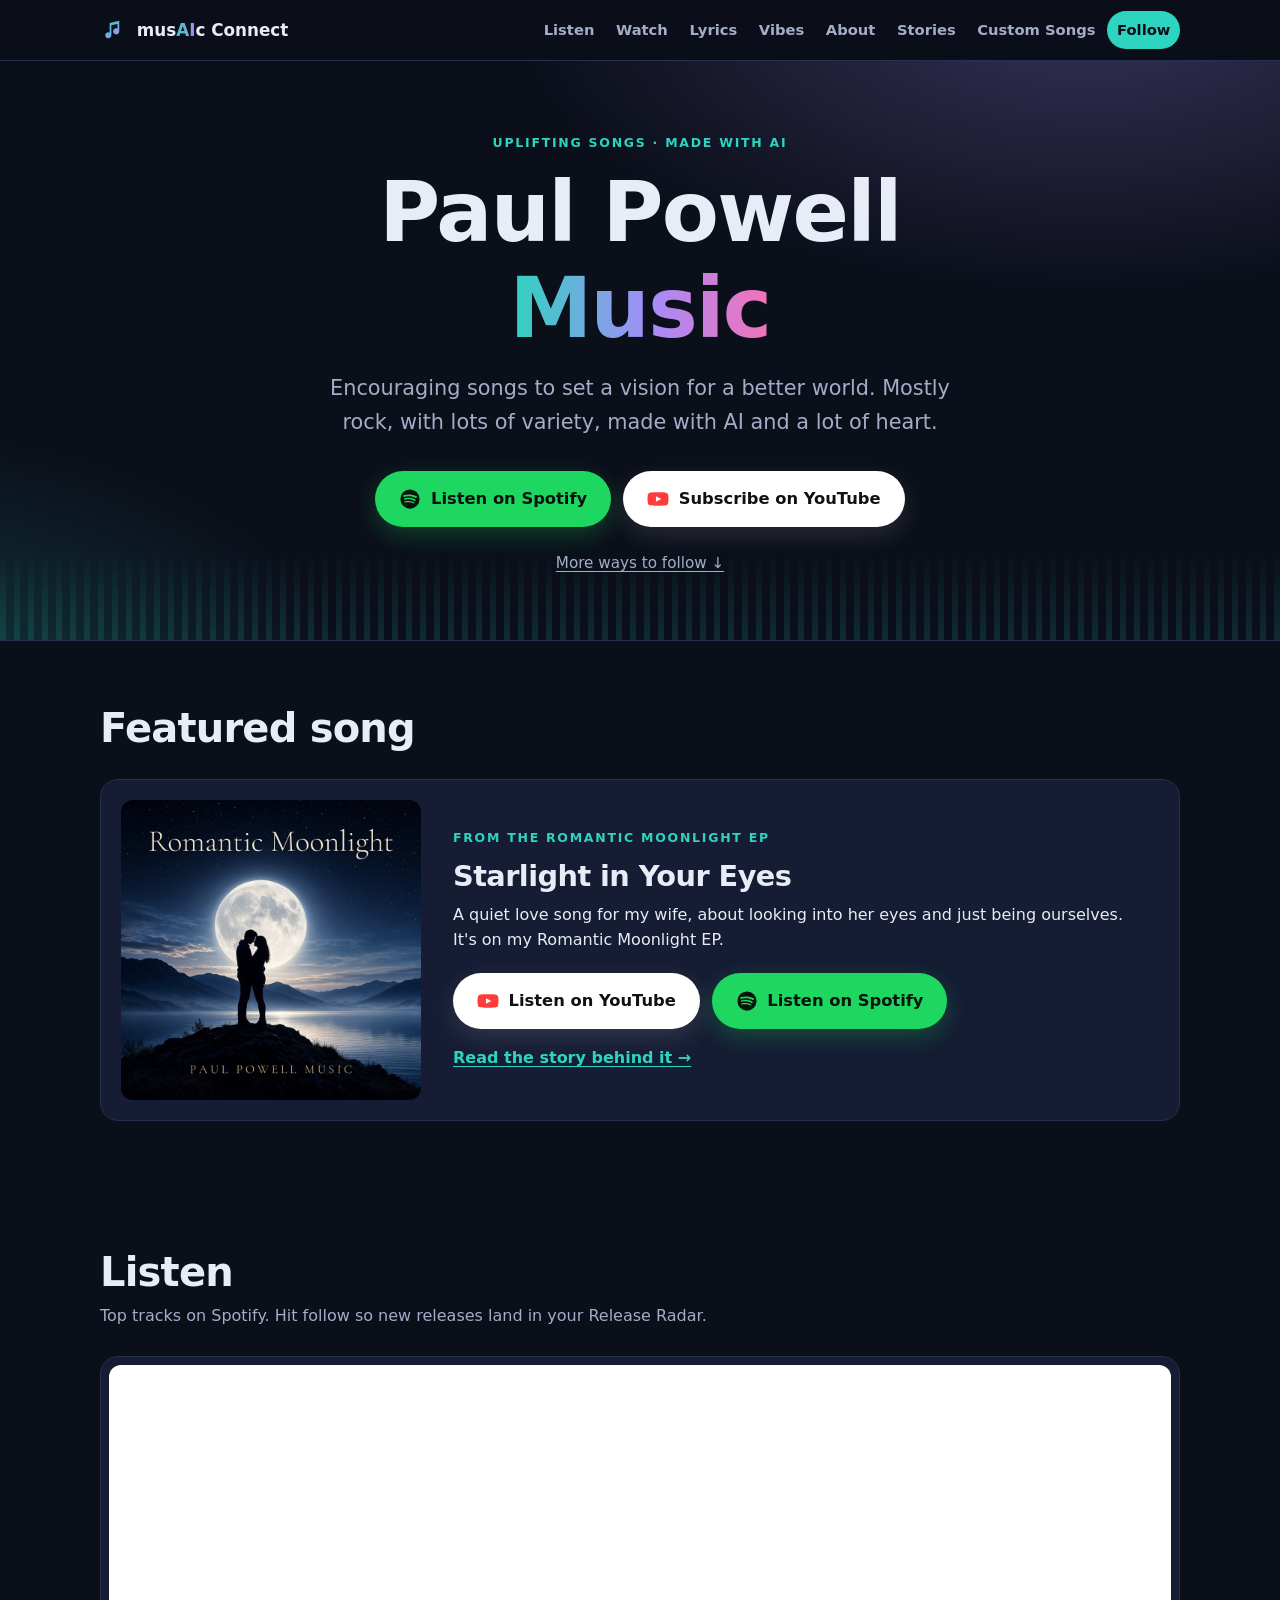
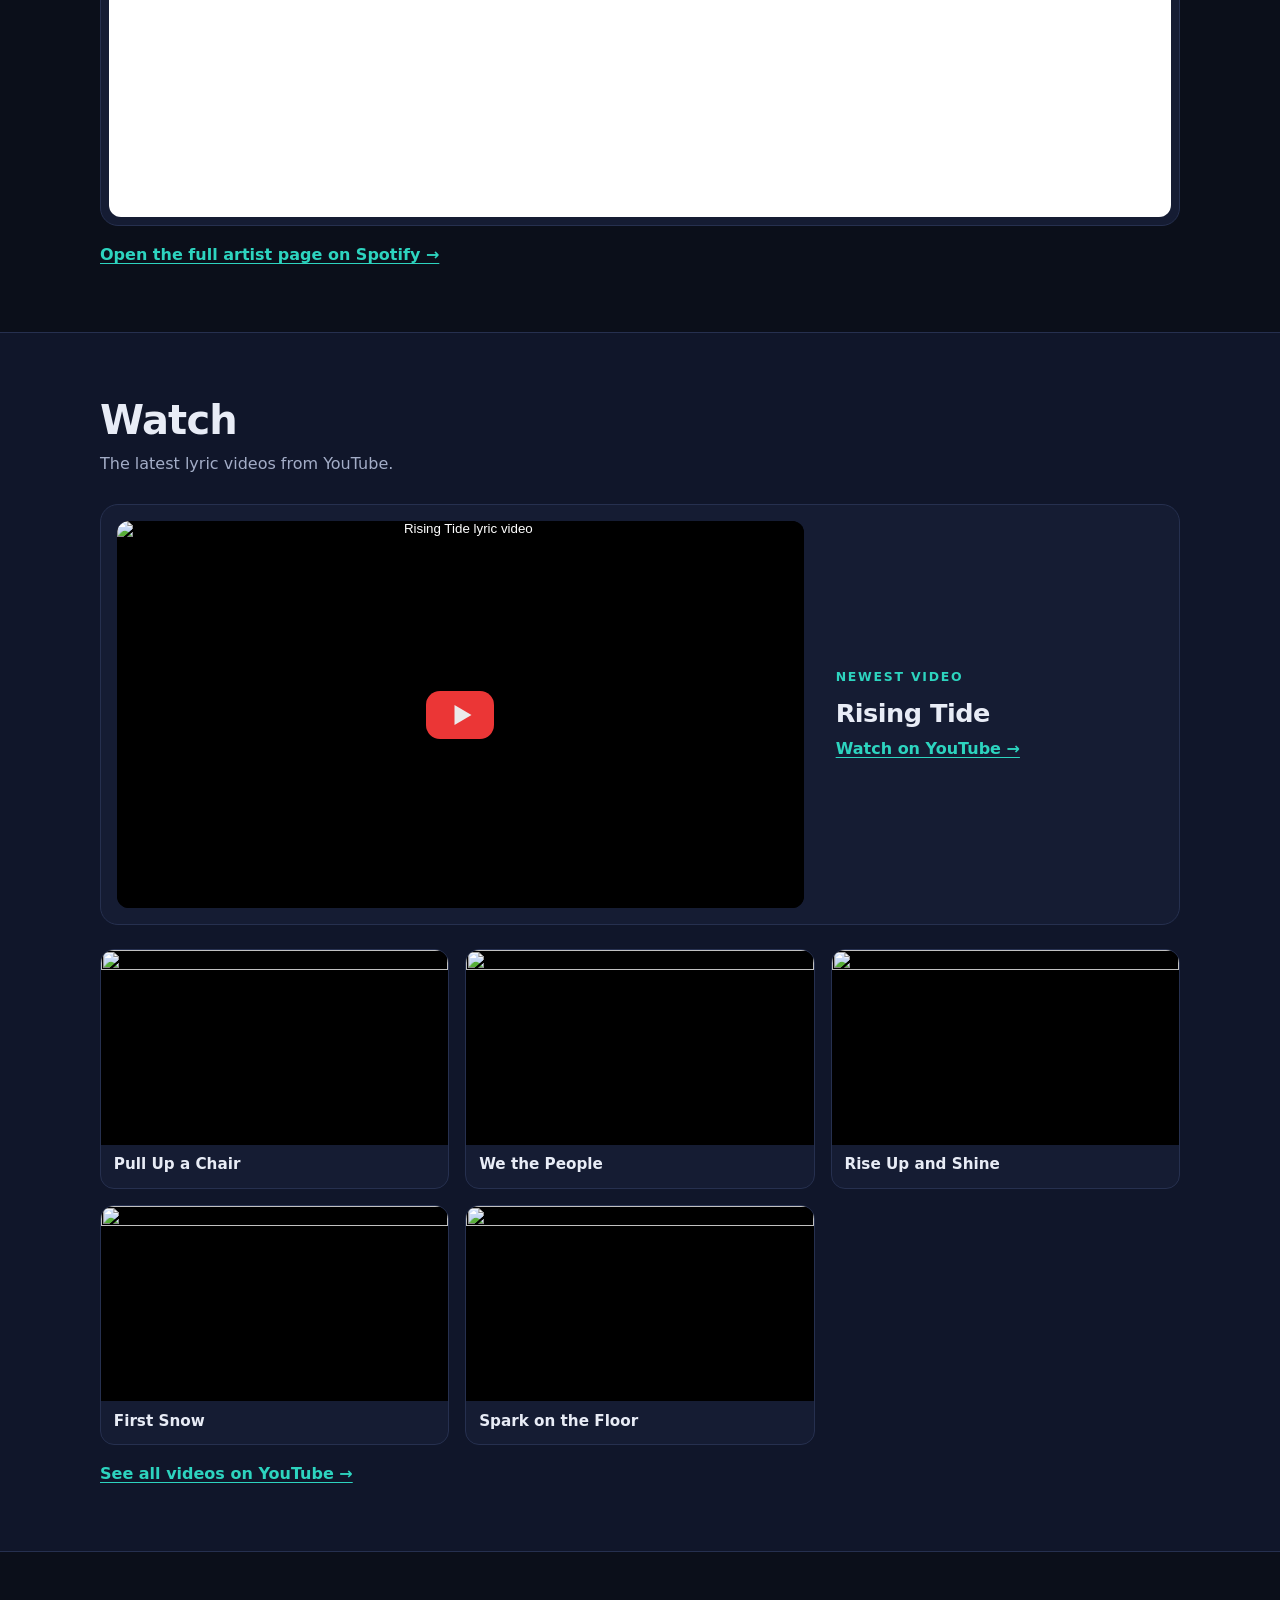
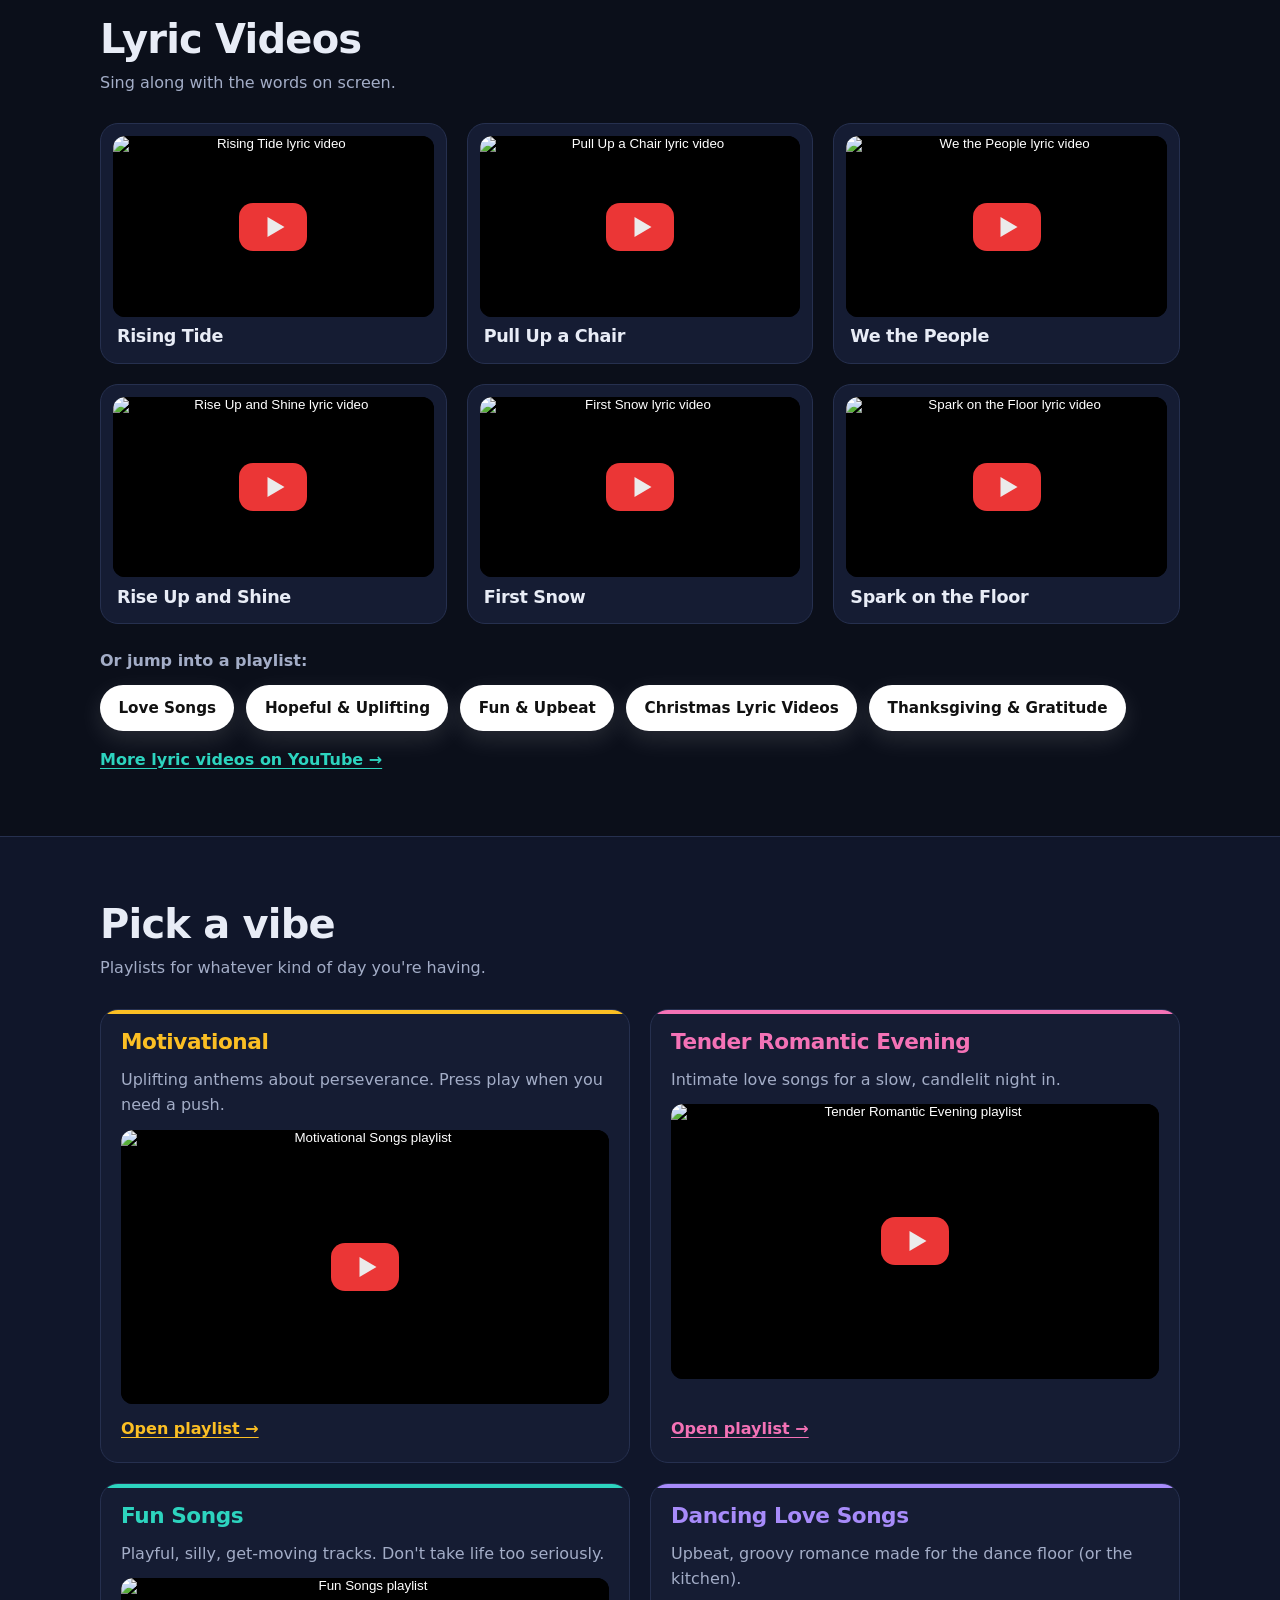
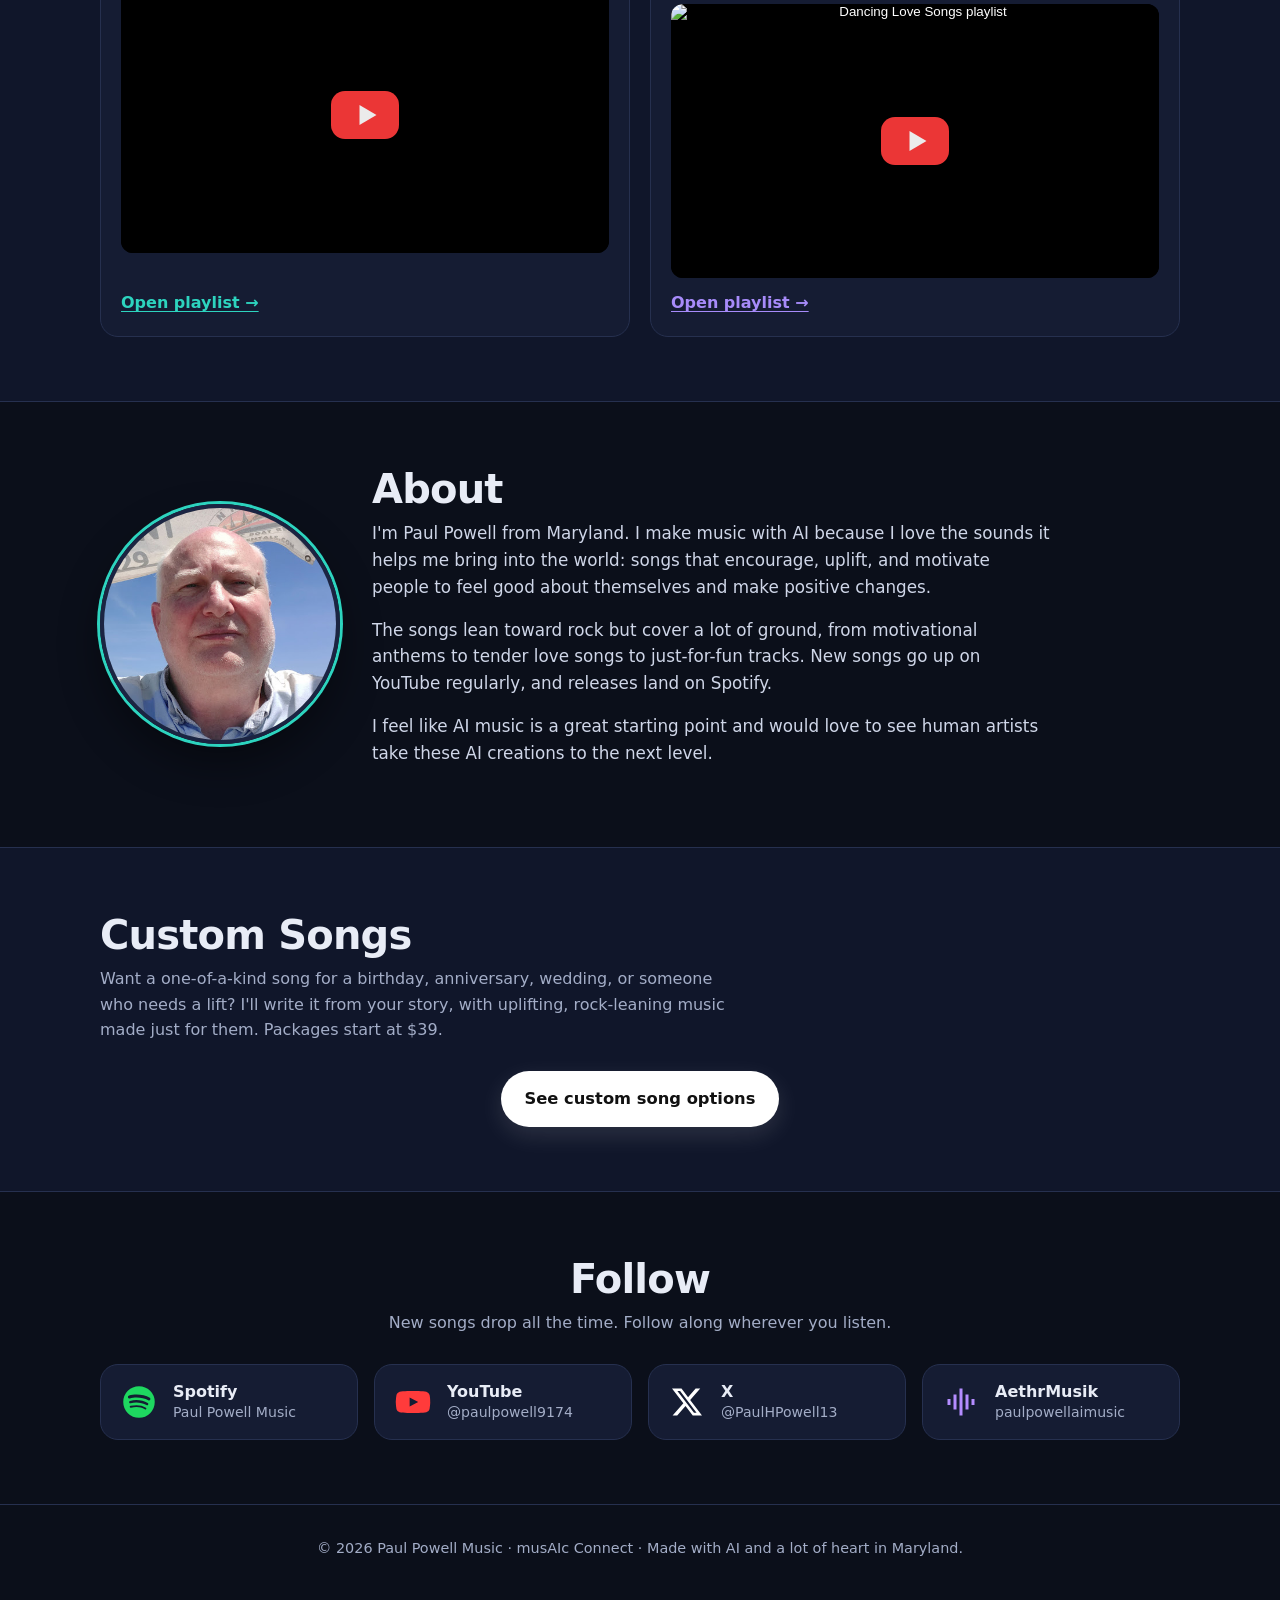
==== commit bcad65a0: "Add GoatCounter visitor stats (free, no cookies)" ====
--- a/index.html
+++ b/index.html
@@ -391,5 +391,6 @@
     });
   });
   </script>
+  <script data-goatcounter="https://musaicconnect.goatcounter.com/count" async src="//gc.zgo.at/count.js"></script>
 </body>
 </html>
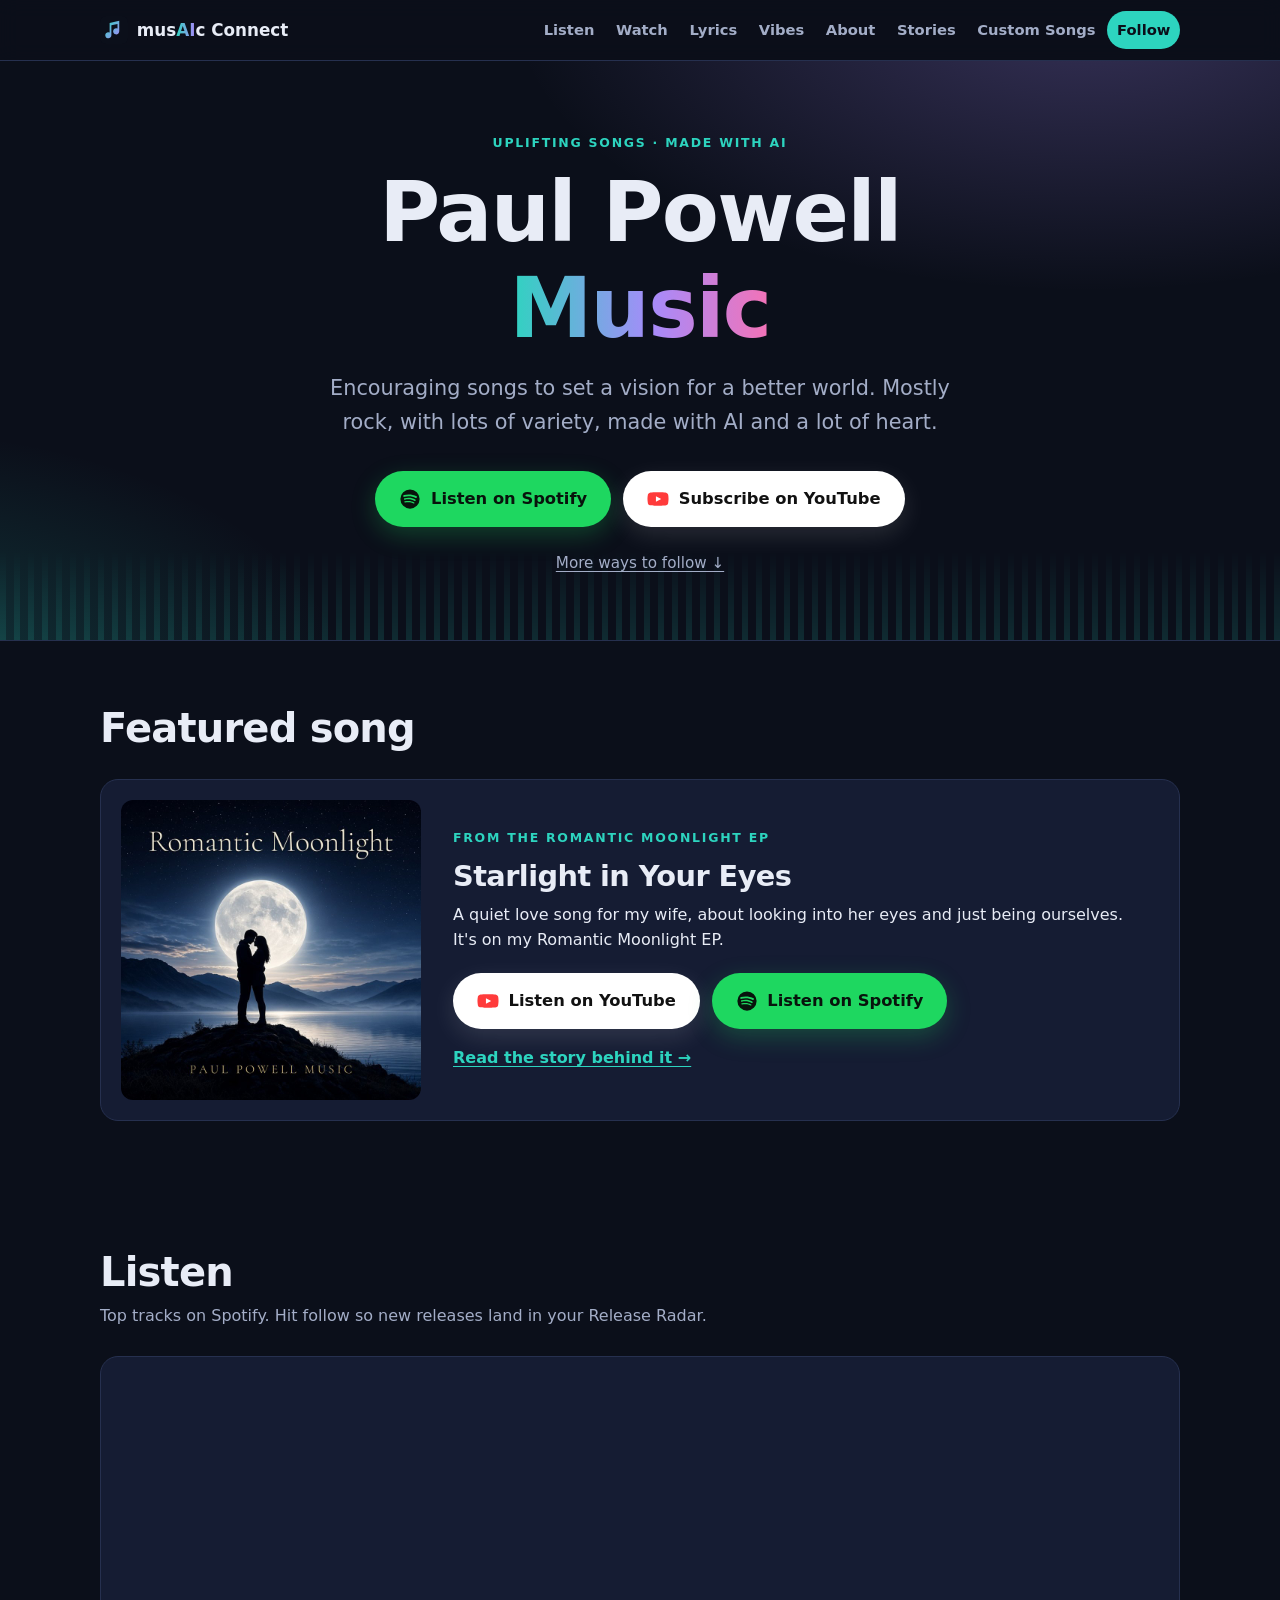
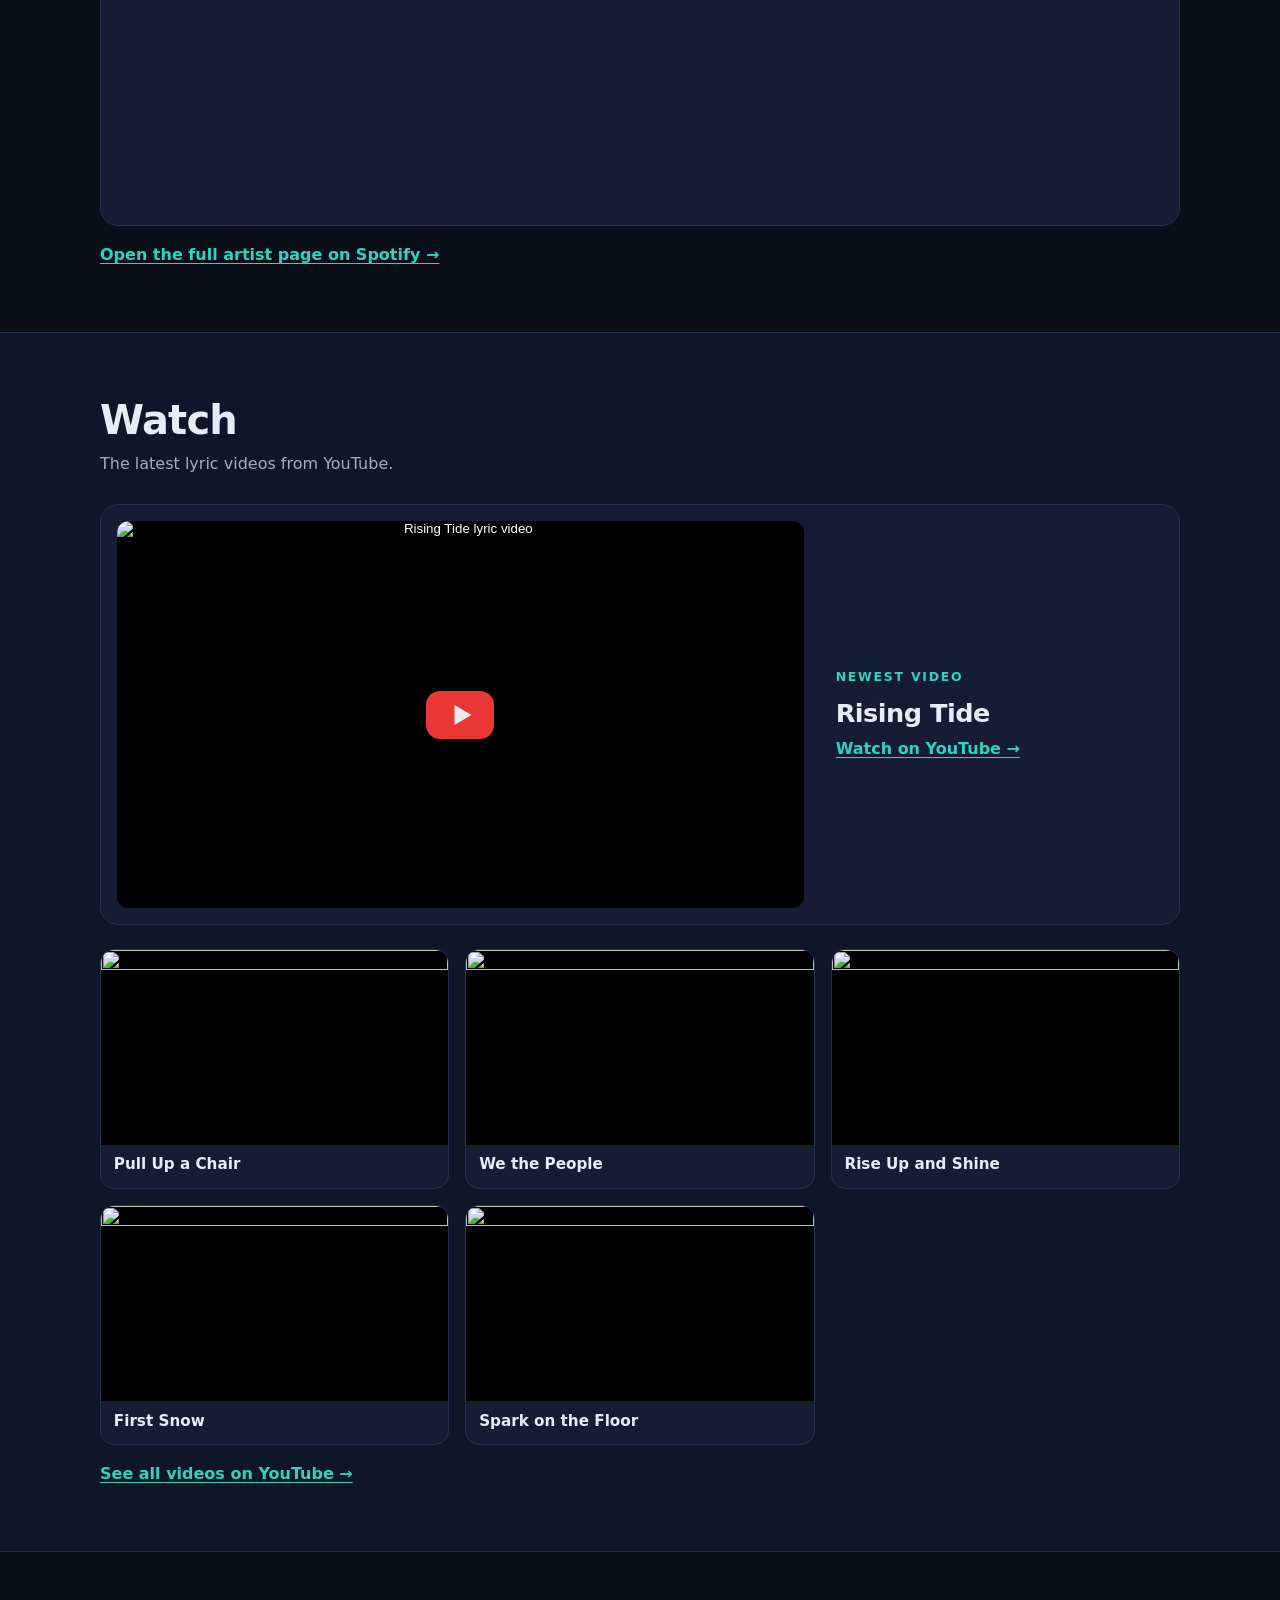
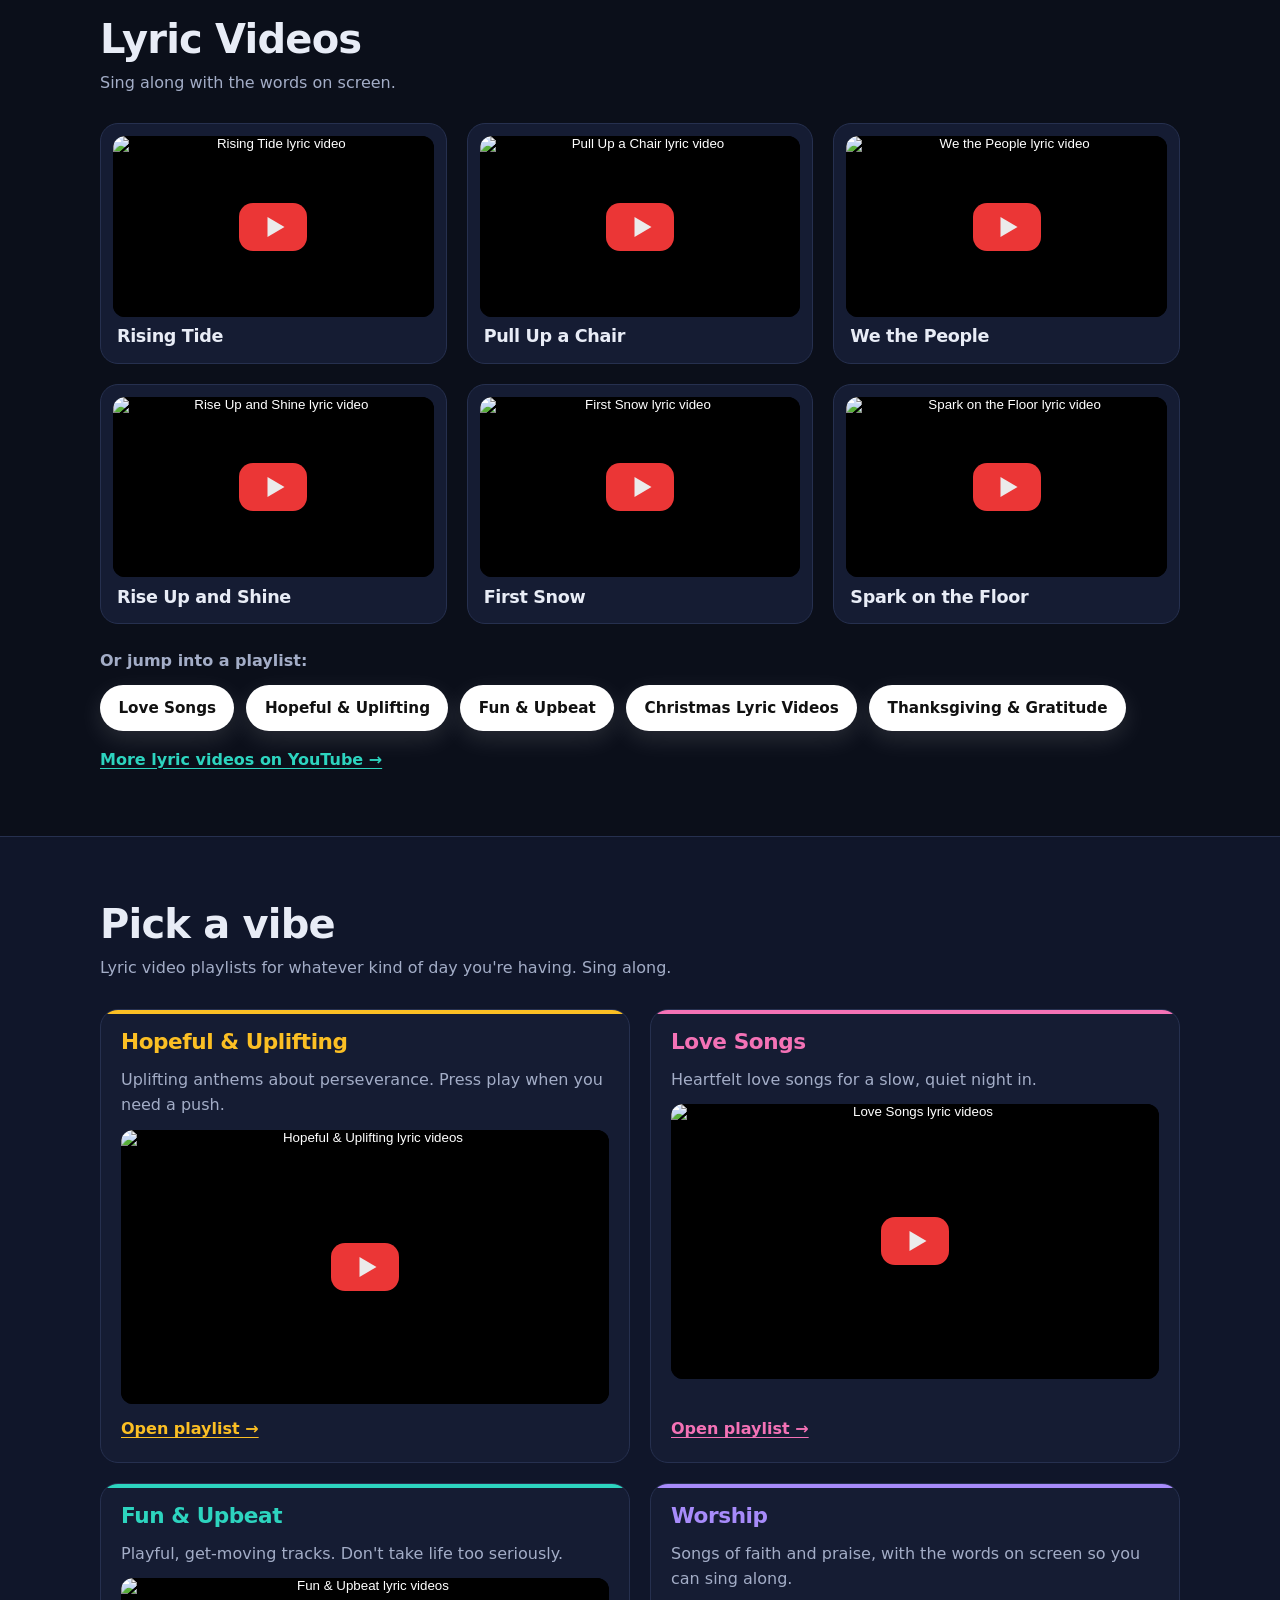
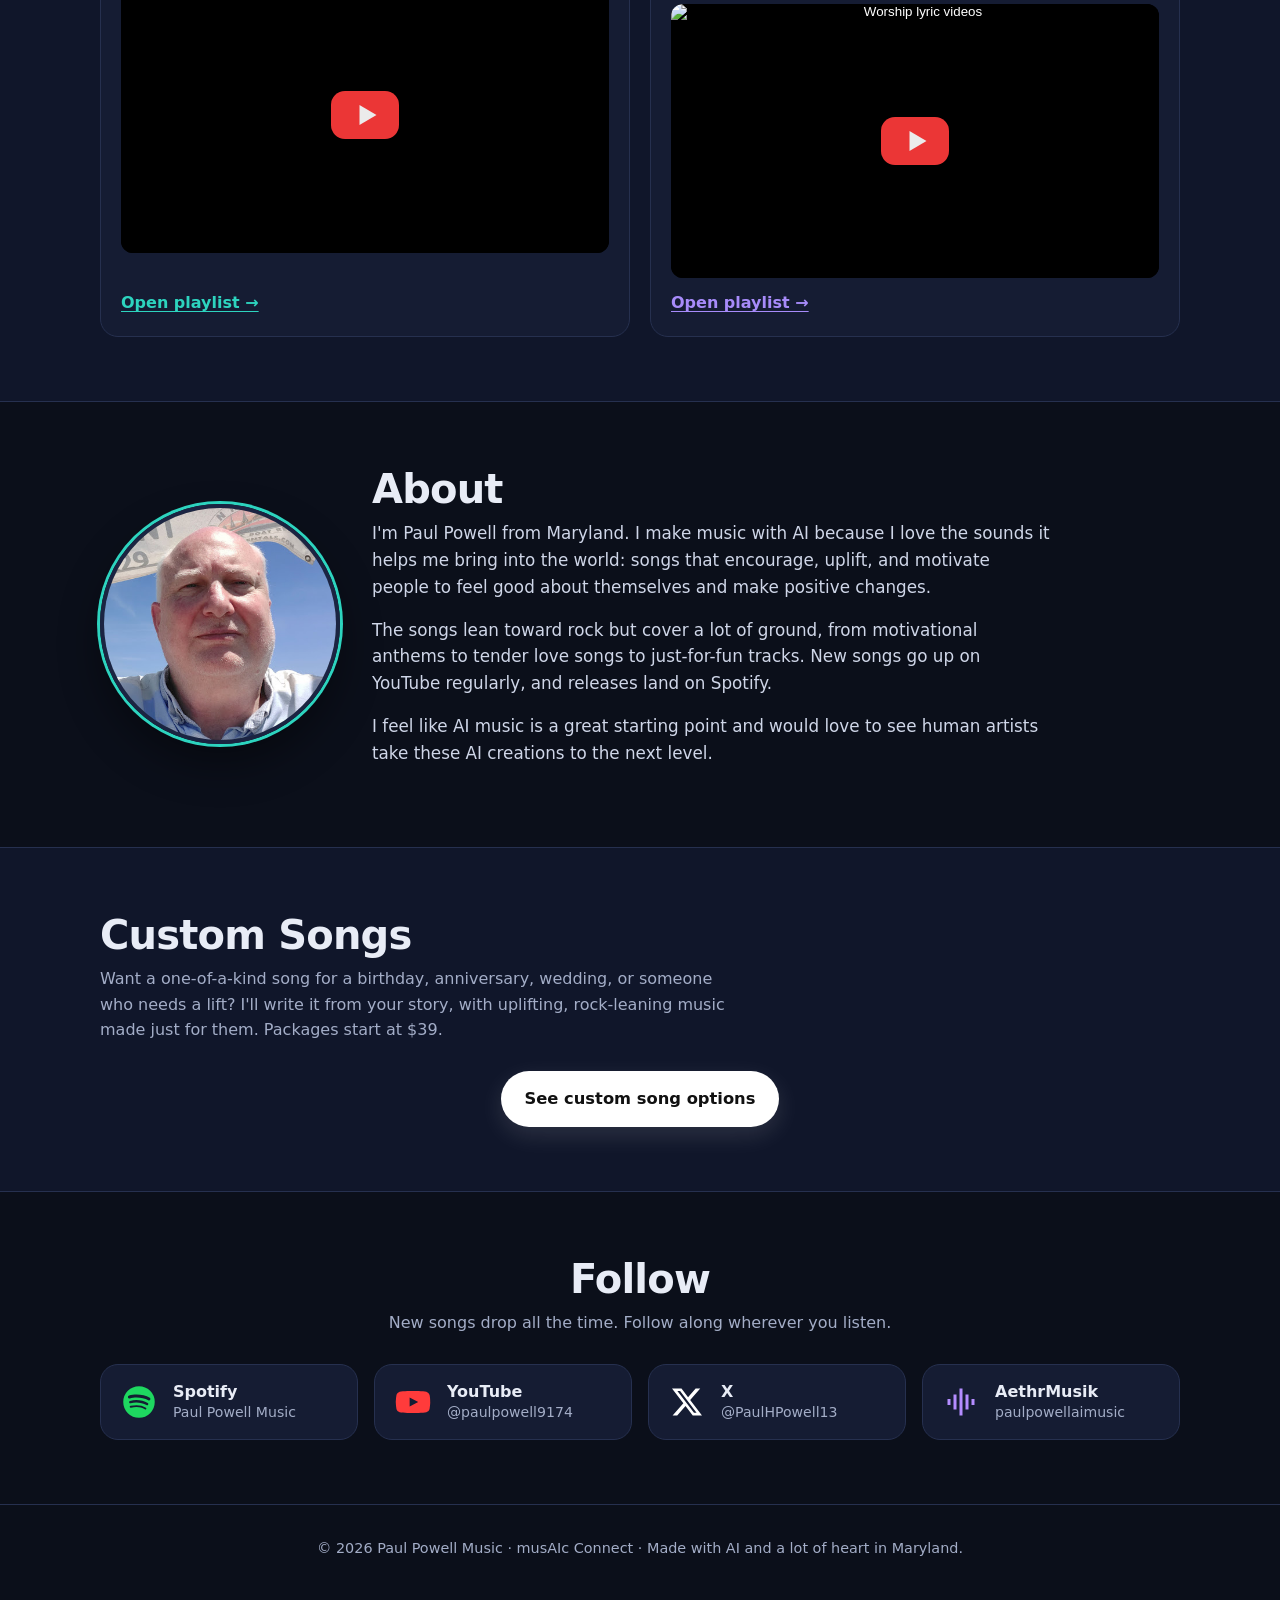
==== commit d81b09bd: "Vibes: switch to lyric video playlists" ====
--- a/index.html
+++ b/index.html
@@ -47,6 +47,8 @@
     ]
   }
   </script>
+  <script async src="https://www.googletagmanager.com/gtag/js?id=G-233WM4XM97"></script>
+  <script>window.dataLayer=window.dataLayer||[];function gtag(){dataLayer.push(arguments);}gtag('js',new Date());gtag('config','G-233WM4XM97');</script>
 </head>
 <body>
   <a class="skip-link" href="#main">Skip to content</a>
@@ -264,57 +266,57 @@
       </div>
     </section>
 
-    <!-- VIBES (the four original song categories, now as playlists) -->
+    <!-- VIBES (lyric video playlists) -->
     <section class="section alt" id="vibes" aria-labelledby="vibes-title">
       <div class="wrap">
         <div class="section-head">
           <h2 id="vibes-title">Pick a vibe</h2>
-          <p>Playlists for whatever kind of day you're having.</p>
+          <p>Lyric video playlists for whatever kind of day you're having. Sing along.</p>
         </div>
         <div class="vibe-grid">
           <article class="card vibe vibe-motivational">
-            <h3>Motivational</h3>
+            <h3>Hopeful &amp; Uplifting</h3>
             <p>Uplifting anthems about perseverance. Press play when you need a push.</p>
             <div class="video">
-              <button type="button" class="yt-lite" data-src="https://www.youtube-nocookie.com/embed/videoseries?list=PLNJgSveWn09iEGEt85Jvmd793mSdnva-G&amp;autoplay=1" data-title="Motivational Songs playlist" aria-label="Play Motivational Songs playlist">
-              <img src="https://i.ytimg.com/vi/iNFQCbUa-SA/hqdefault.jpg" alt="Motivational Songs playlist" width="480" height="360" loading="lazy">
-              <span class="yt-play" aria-hidden="true"></span>
-            </button>
-            </div>
-            <a href="https://www.youtube.com/playlist?list=PLNJgSveWn09iEGEt85Jvmd793mSdnva-G" target="_blank" rel="noopener">Open playlist →</a>
+              <button type="button" class="yt-lite" data-src="https://www.youtube-nocookie.com/embed/videoseries?list=PLWwujRhYYbUE&amp;autoplay=1" data-title="Hopeful &amp; Uplifting lyric videos" aria-label="Play Hopeful &amp; Uplifting lyric videos">
+              <img src="https://i.ytimg.com/vi/I7T7fah2kN0/hqdefault.jpg" alt="Hopeful &amp; Uplifting lyric videos" width="480" height="360" loading="lazy">
+              <span class="yt-play" aria-hidden="true"></span>
+            </button>
+            </div>
+            <a href="https://www.youtube.com/playlist?list=PLWwujRhYYbUE" target="_blank" rel="noopener">Open playlist →</a>
           </article>
           <article class="card vibe vibe-romantic">
-            <h3>Tender Romantic Evening</h3>
-            <p>Intimate love songs for a slow, candlelit night in.</p>
-            <div class="video">
-              <button type="button" class="yt-lite" data-src="https://www.youtube-nocookie.com/embed/videoseries?list=PLNJgSveWn09hj0Vs_8_A4UeUpSC4nFoD8&amp;autoplay=1" data-title="Tender Romantic Evening playlist" aria-label="Play Tender Romantic Evening playlist">
-              <img src="https://i.ytimg.com/vi/Qq1fpgGwk78/hqdefault.jpg" alt="Tender Romantic Evening playlist" width="480" height="360" loading="lazy">
-              <span class="yt-play" aria-hidden="true"></span>
-            </button>
-            </div>
-            <a href="https://www.youtube.com/playlist?list=PLNJgSveWn09hj0Vs_8_A4UeUpSC4nFoD8" target="_blank" rel="noopener">Open playlist →</a>
+            <h3>Love Songs</h3>
+            <p>Heartfelt love songs for a slow, quiet night in.</p>
+            <div class="video">
+              <button type="button" class="yt-lite" data-src="https://www.youtube-nocookie.com/embed/videoseries?list=PLfO-zLIQ4i90&amp;autoplay=1" data-title="Love Songs lyric videos" aria-label="Play Love Songs lyric videos">
+              <img src="https://i.ytimg.com/vi/lREhESAdWYw/hqdefault.jpg" alt="Love Songs lyric videos" width="480" height="360" loading="lazy">
+              <span class="yt-play" aria-hidden="true"></span>
+            </button>
+            </div>
+            <a href="https://www.youtube.com/playlist?list=PLfO-zLIQ4i90" target="_blank" rel="noopener">Open playlist →</a>
           </article>
           <article class="card vibe vibe-fun">
-            <h3>Fun Songs</h3>
-            <p>Playful, silly, get-moving tracks. Don't take life too seriously.</p>
-            <div class="video">
-              <button type="button" class="yt-lite" data-src="https://www.youtube-nocookie.com/embed/videoseries?list=PLNJgSveWn09iOMII9IK-WtATKKrClAXGG&amp;autoplay=1" data-title="Fun Songs playlist" aria-label="Play Fun Songs playlist">
-              <img src="https://i.ytimg.com/vi/HD-OFAXs5X8/hqdefault.jpg" alt="Fun Songs playlist" width="480" height="360" loading="lazy">
-              <span class="yt-play" aria-hidden="true"></span>
-            </button>
-            </div>
-            <a href="https://www.youtube.com/playlist?list=PLNJgSveWn09iOMII9IK-WtATKKrClAXGG" target="_blank" rel="noopener">Open playlist →</a>
+            <h3>Fun &amp; Upbeat</h3>
+            <p>Playful, get-moving tracks. Don't take life too seriously.</p>
+            <div class="video">
+              <button type="button" class="yt-lite" data-src="https://www.youtube-nocookie.com/embed/videoseries?list=PLNouiTAixR7Q&amp;autoplay=1" data-title="Fun &amp; Upbeat lyric videos" aria-label="Play Fun &amp; Upbeat lyric videos">
+              <img src="https://i.ytimg.com/vi/3vsK6-MFIM0/hqdefault.jpg" alt="Fun &amp; Upbeat lyric videos" width="480" height="360" loading="lazy">
+              <span class="yt-play" aria-hidden="true"></span>
+            </button>
+            </div>
+            <a href="https://www.youtube.com/playlist?list=PLNouiTAixR7Q" target="_blank" rel="noopener">Open playlist →</a>
           </article>
           <article class="card vibe vibe-dance">
-            <h3>Dancing Love Songs</h3>
-            <p>Upbeat, groovy romance made for the dance floor (or the kitchen).</p>
-            <div class="video">
-              <button type="button" class="yt-lite" data-src="https://www.youtube-nocookie.com/embed/videoseries?list=PLNJgSveWn09hj9ieqgzcDFmoeB_xbSUxg&amp;autoplay=1" data-title="Dancing Love Songs playlist" aria-label="Play Dancing Love Songs playlist">
-              <img src="https://i.ytimg.com/vi/5aUXEE2H1Oc/hqdefault.jpg" alt="Dancing Love Songs playlist" width="480" height="360" loading="lazy">
-              <span class="yt-play" aria-hidden="true"></span>
-            </button>
-            </div>
-            <a href="https://www.youtube.com/playlist?list=PLNJgSveWn09hj9ieqgzcDFmoeB_xbSUxg" target="_blank" rel="noopener">Open playlist →</a>
+            <h3>Worship</h3>
+            <p>Songs of faith and praise, with the words on screen so you can sing along.</p>
+            <div class="video">
+              <button type="button" class="yt-lite" data-src="https://www.youtube-nocookie.com/embed/videoseries?list=PLR1TfndiZ-_s&amp;autoplay=1" data-title="Worship lyric videos" aria-label="Play Worship lyric videos">
+              <img src="https://i.ytimg.com/vi/OgS5dTfzX48/hqdefault.jpg" alt="Worship lyric videos" width="480" height="360" loading="lazy">
+              <span class="yt-play" aria-hidden="true"></span>
+            </button>
+            </div>
+            <a href="https://www.youtube.com/playlist?list=PLR1TfndiZ-_s" target="_blank" rel="noopener">Open playlist →</a>
           </article>
         </div>
       </div>
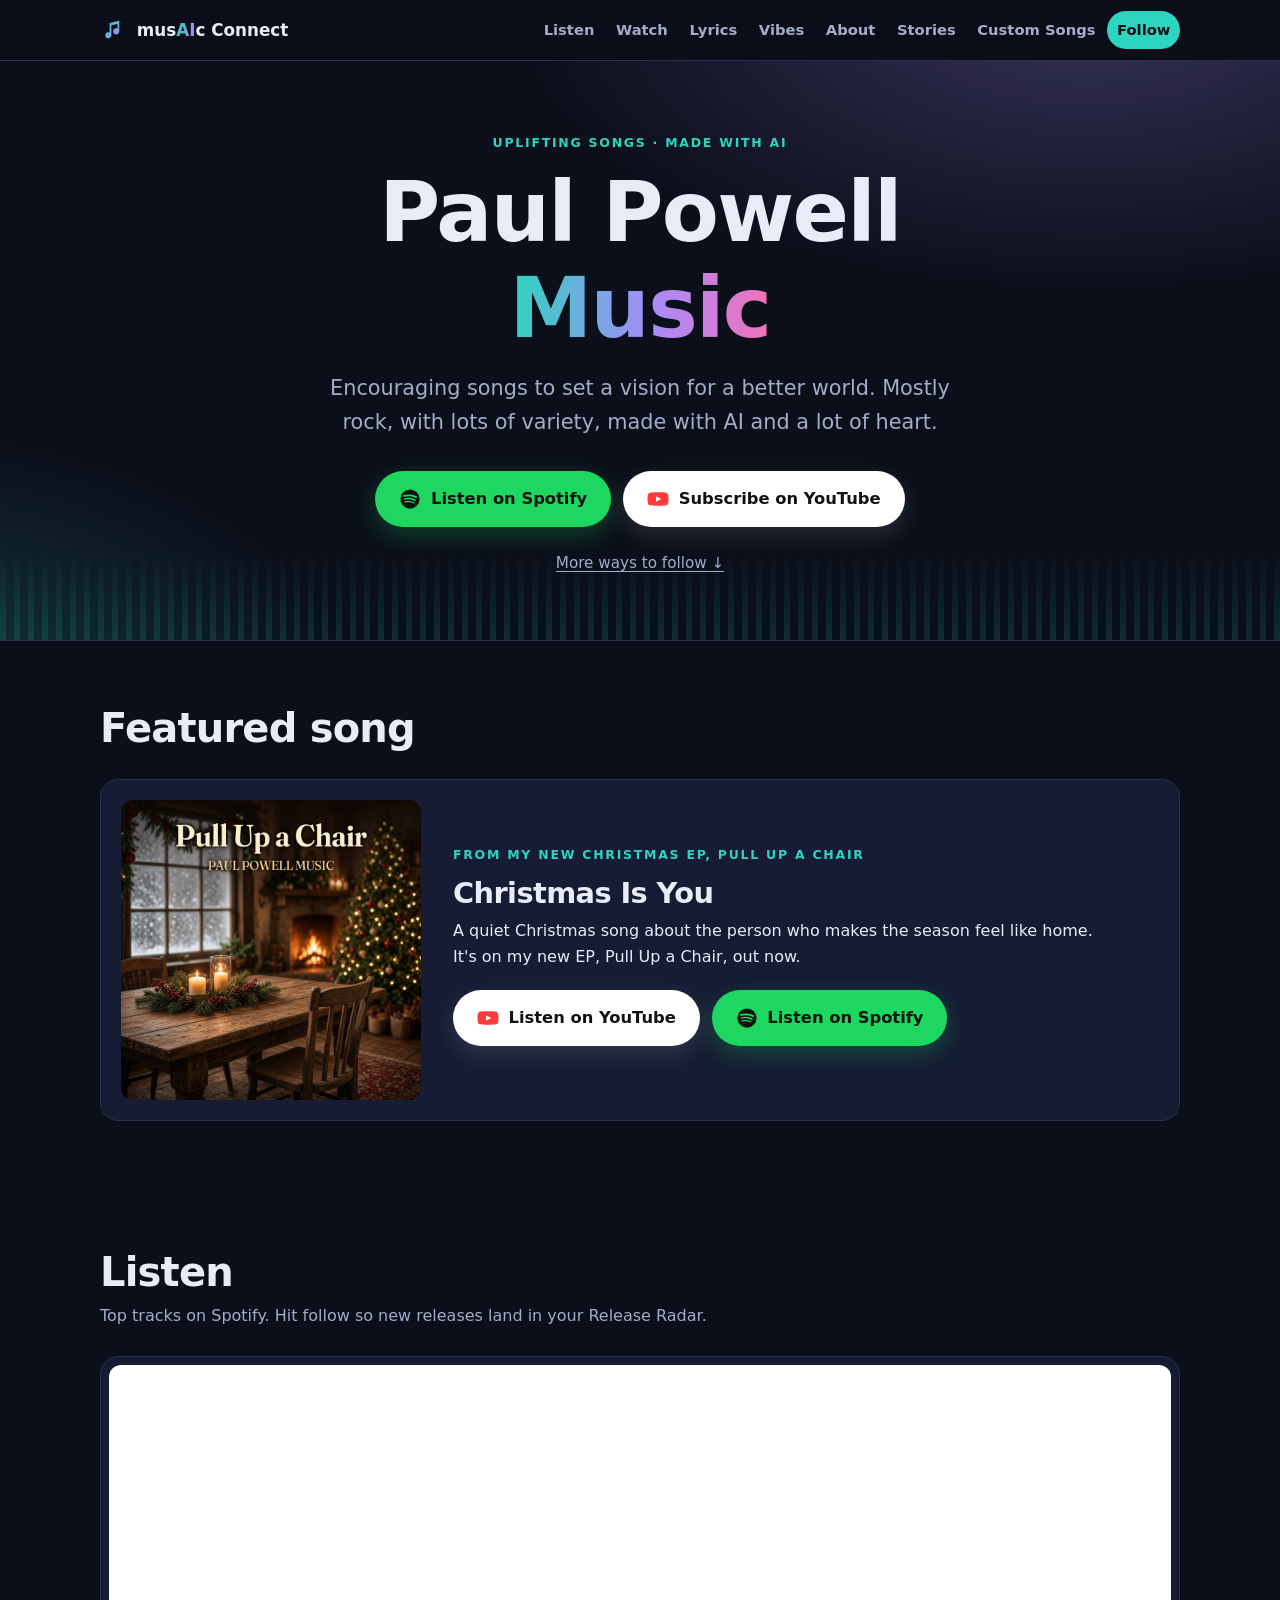
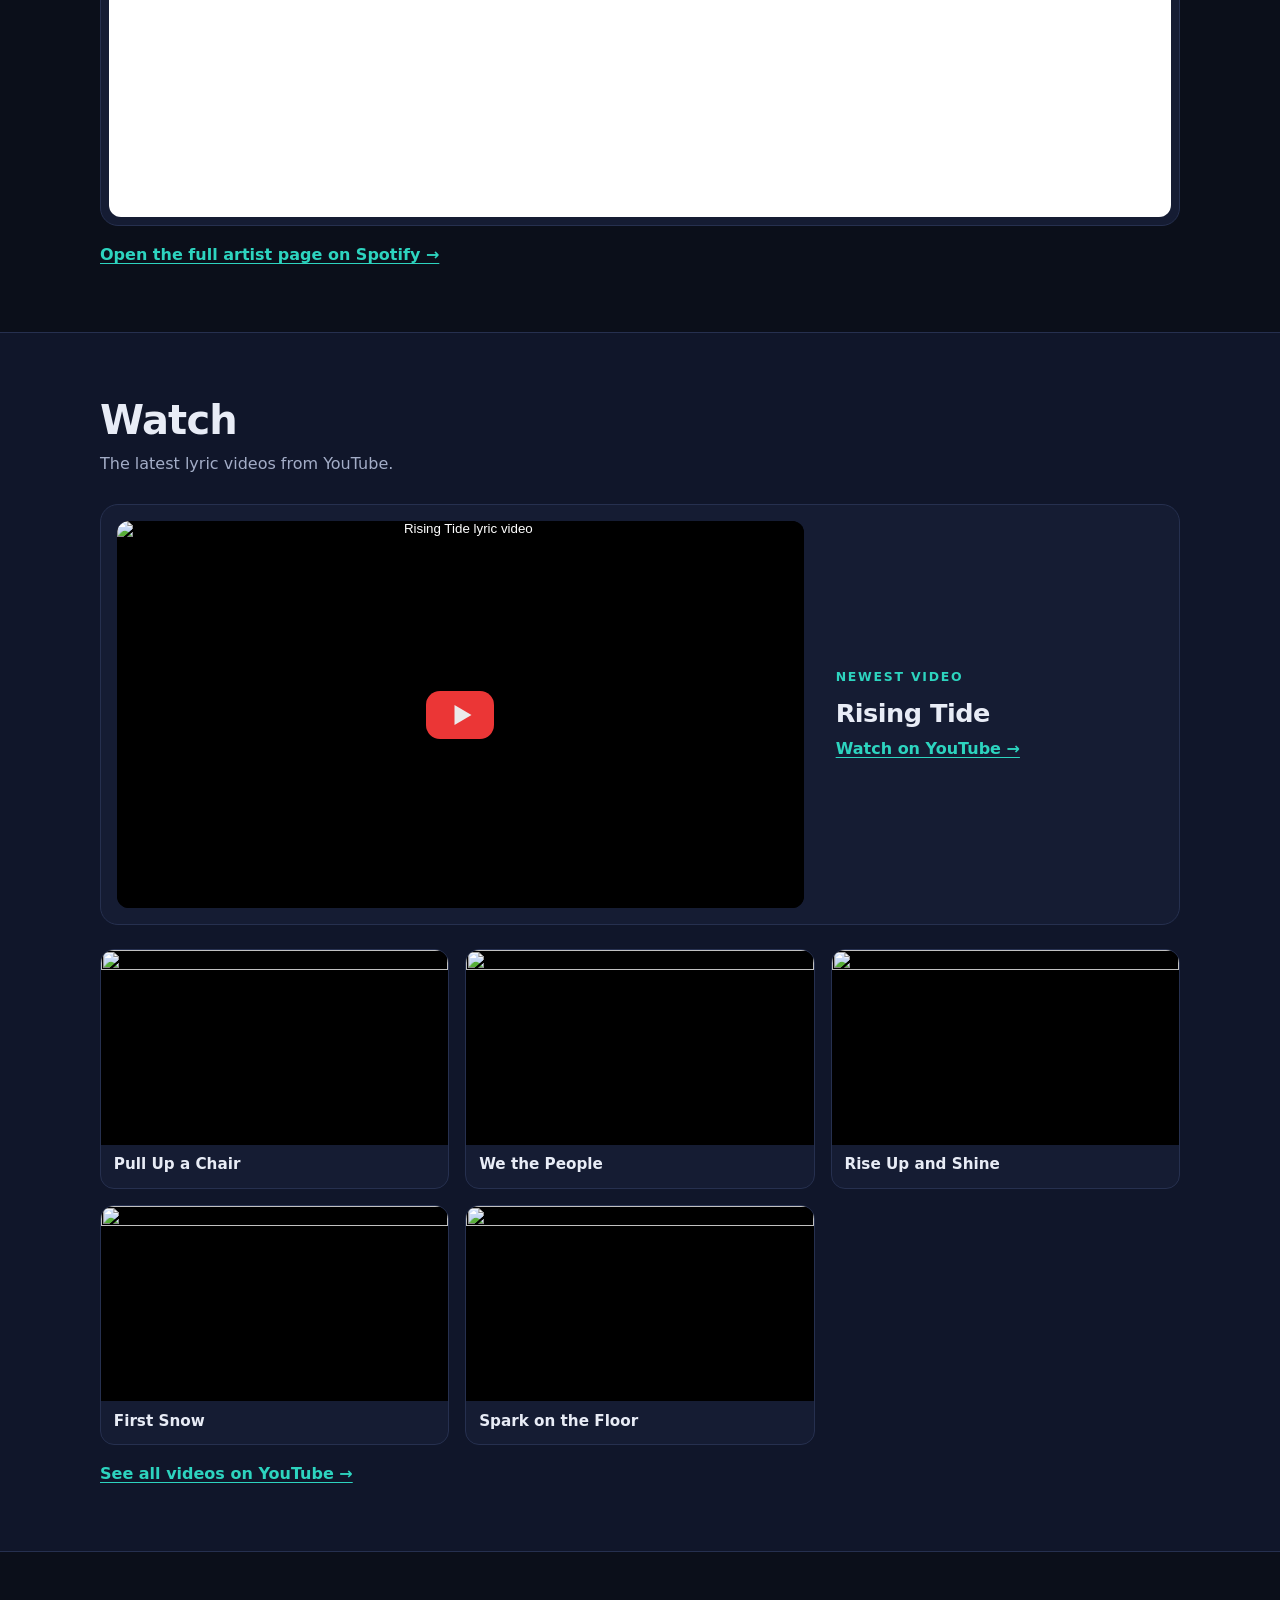
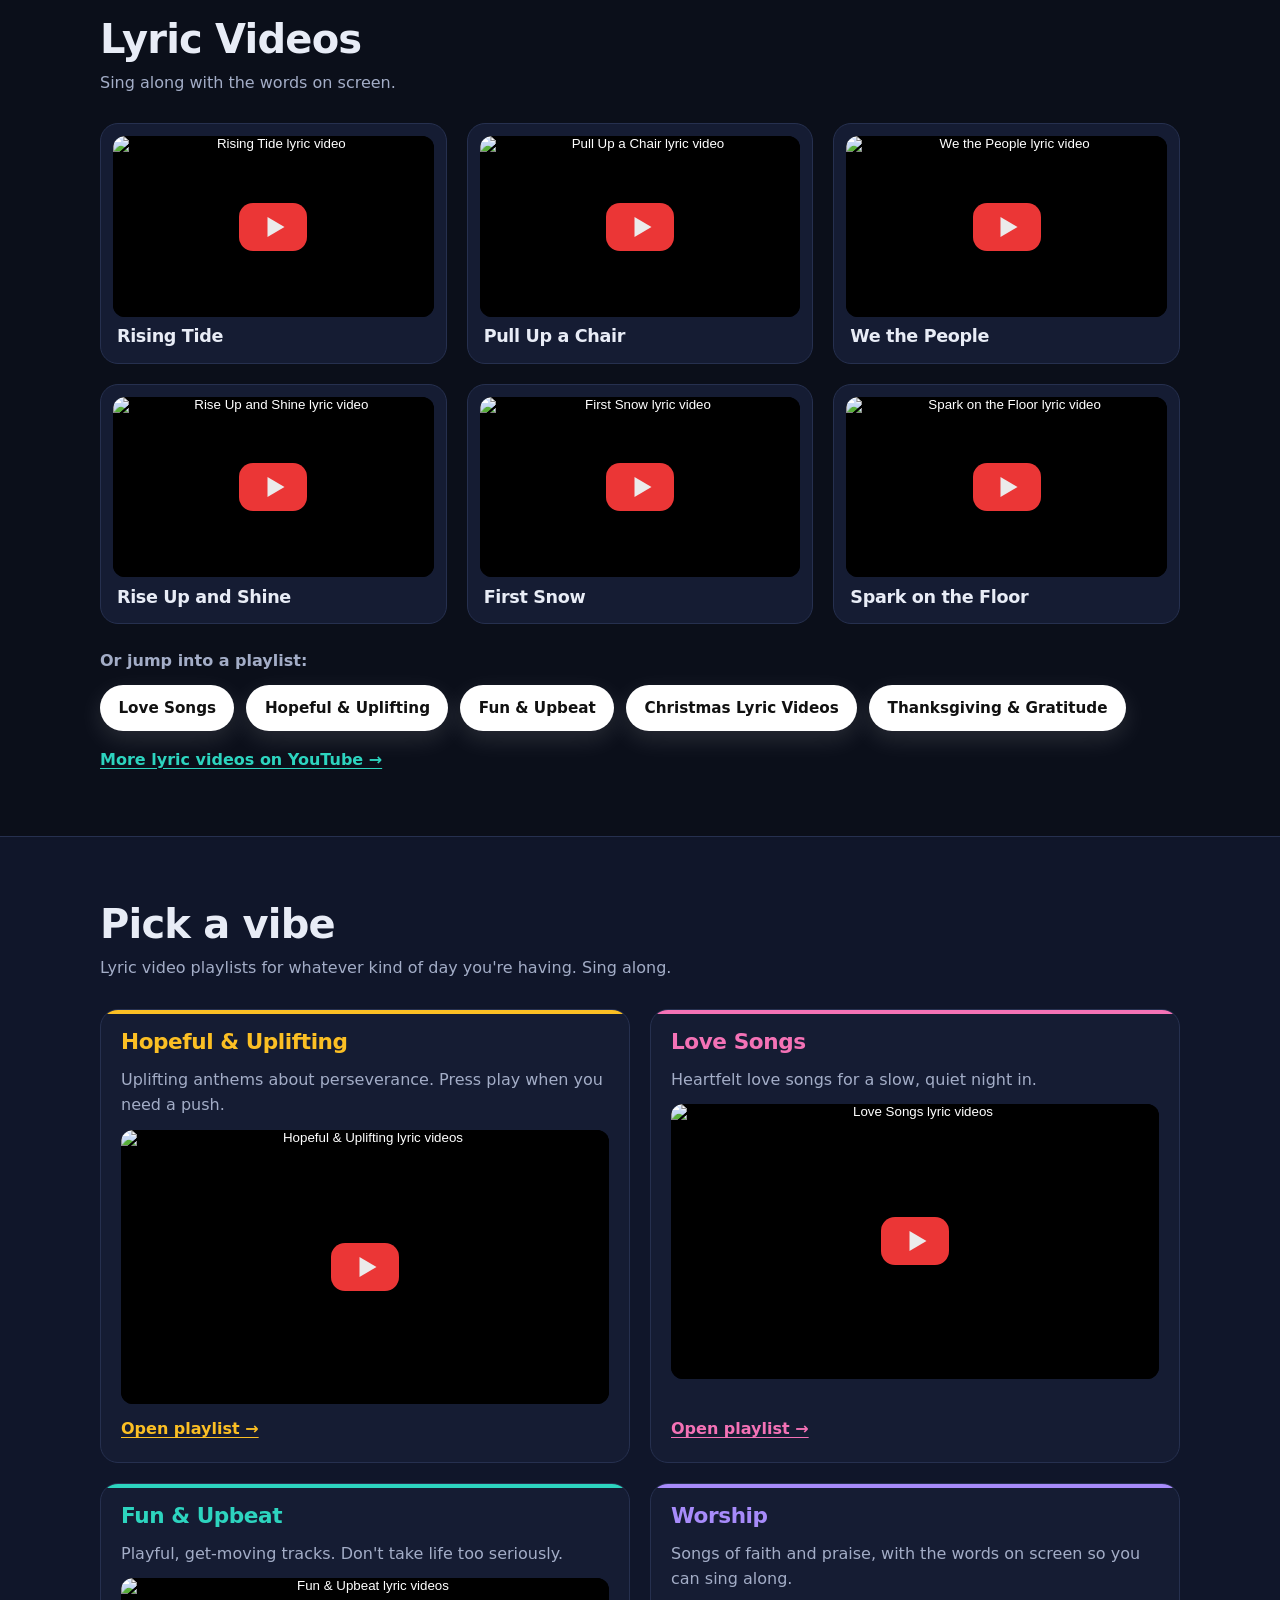
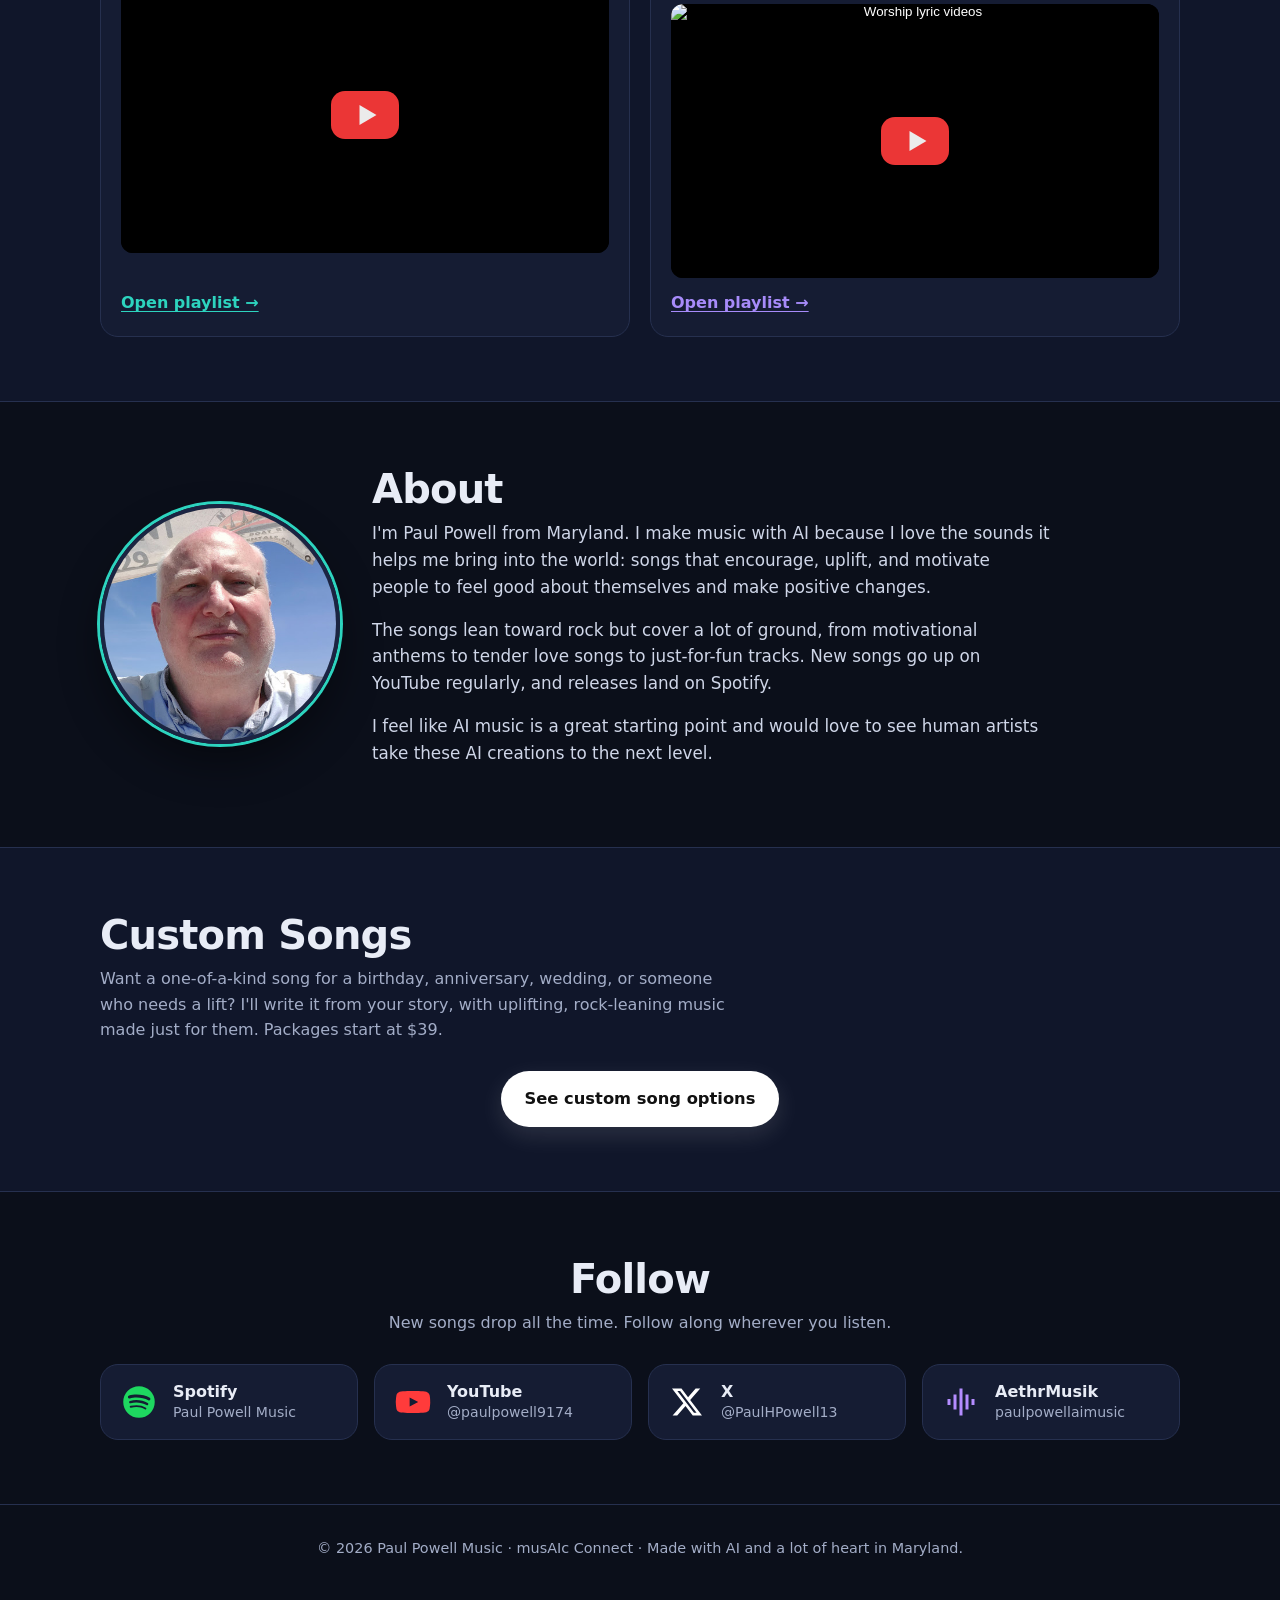
==== commit 0684b9c3: "Feature the Christmas EP Pull Up a Chair on the homepage Swap the Featured song section to Christmas" ====
--- a/index.html
+++ b/index.html
@@ -106,26 +106,25 @@
         </div>
         <article class="card featured-song">
           <!-- SWAP: cover image -->
-          <img class="featured-cover" src="assets/romantic-moonlight-cover.jpg" alt="Romantic Moonlight EP cover: a couple embracing on a hilltop beneath a full moon" width="800" height="800" loading="lazy">
+          <img class="featured-cover" src="assets/pull-up-a-chair-cover.jpg" alt="Pull Up a Chair EP cover: a wooden table with candles and evergreen, an empty chair, a fireplace and Christmas tree, and snow falling outside the window" width="800" height="800" loading="lazy">
           <div class="featured-song-text">
-            <p class="eyebrow">From the Romantic Moonlight EP</p>
+            <p class="eyebrow">From my new Christmas EP, Pull Up a Chair</p>
             <!-- SWAP: song title -->
-            <h3>Starlight in Your Eyes</h3>
+            <h3>Christmas Is You</h3>
             <!-- SWAP: two-line note (two short sentences) -->
-            <p>A quiet love song for my wife, about looking into her eyes and just being ourselves.<br>It's on my Romantic Moonlight EP.</p>
+            <p>A quiet Christmas song about the person who makes the season feel like home.<br>It's on my new EP, Pull Up a Chair, out now.</p>
             <div class="cta-row">
               <!-- SWAP: YouTube link (the song's own video) -->
-              <a class="btn btn-youtube" href="https://www.youtube.com/watch?v=8VV_0VsBzx0" target="_blank" rel="noopener">
+              <a class="btn btn-youtube" href="https://www.youtube.com/watch?v=4peewtNGXmM" target="_blank" rel="noopener">
                 <svg aria-hidden="true" viewBox="0 0 24 24"><path fill="currentColor" d="M23 7.2a3 3 0 0 0-2.1-2.1C19 4.6 12 4.6 12 4.6s-7 0-8.9.5A3 3 0 0 0 1 7.2 31 31 0 0 0 .5 12 31 31 0 0 0 1 16.8a3 3 0 0 0 2.1 2.1c1.9.5 8.9.5 8.9.5s7 0 8.9-.5a3 3 0 0 0 2.1-2.1c.4-1.6.5-4.8.5-4.8s0-3.2-.5-4.8ZM9.75 15.05v-6.1L15.5 12l-5.75 3.05Z"/></svg>
                 Listen on YouTube
               </a>
-              <a class="btn btn-spotify" href="https://open.spotify.com/track/0dztZdzSoZ73X1a7CDT4rG" target="_blank" rel="noopener">
+              <a class="btn btn-spotify" href="https://open.spotify.com/album/6Oukth8Xc2NZ2mpwvX0xCc" target="_blank" rel="noopener">
                 <svg aria-hidden="true" viewBox="0 0 24 24"><path fill="currentColor" d="M12 1.5a10.5 10.5 0 1 0 0 21 10.5 10.5 0 0 0 0-21Zm4.8 15.15a.66.66 0 0 1-.9.22c-2.47-1.5-5.58-1.85-9.24-1.01a.66.66 0 1 1-.3-1.28c4-.92 7.44-.52 10.22 1.17.31.19.41.6.22.9Zm1.28-2.85a.82.82 0 0 1-1.13.27c-2.83-1.74-7.14-2.24-10.48-1.23a.82.82 0 1 1-.48-1.57c3.82-1.16 8.57-.6 11.82 1.4.39.24.51.75.27 1.13Zm.11-2.97C14.8 8.82 9.2 8.63 5.96 9.62a.99.99 0 1 1-.57-1.89c3.72-1.13 9.9-.91 13.8 1.4a.99.99 0 0 1-1 1.7Z"/></svg>
                 Listen on Spotify
               </a>
             </div>
             <!-- SWAP: link to this song's story (or delete this line if it has none) -->
-            <p class="small-link"><a href="stories/#starlight-in-your-eyes">Read the story behind it →</a></p>
           </div>
         </article>
       </div>
